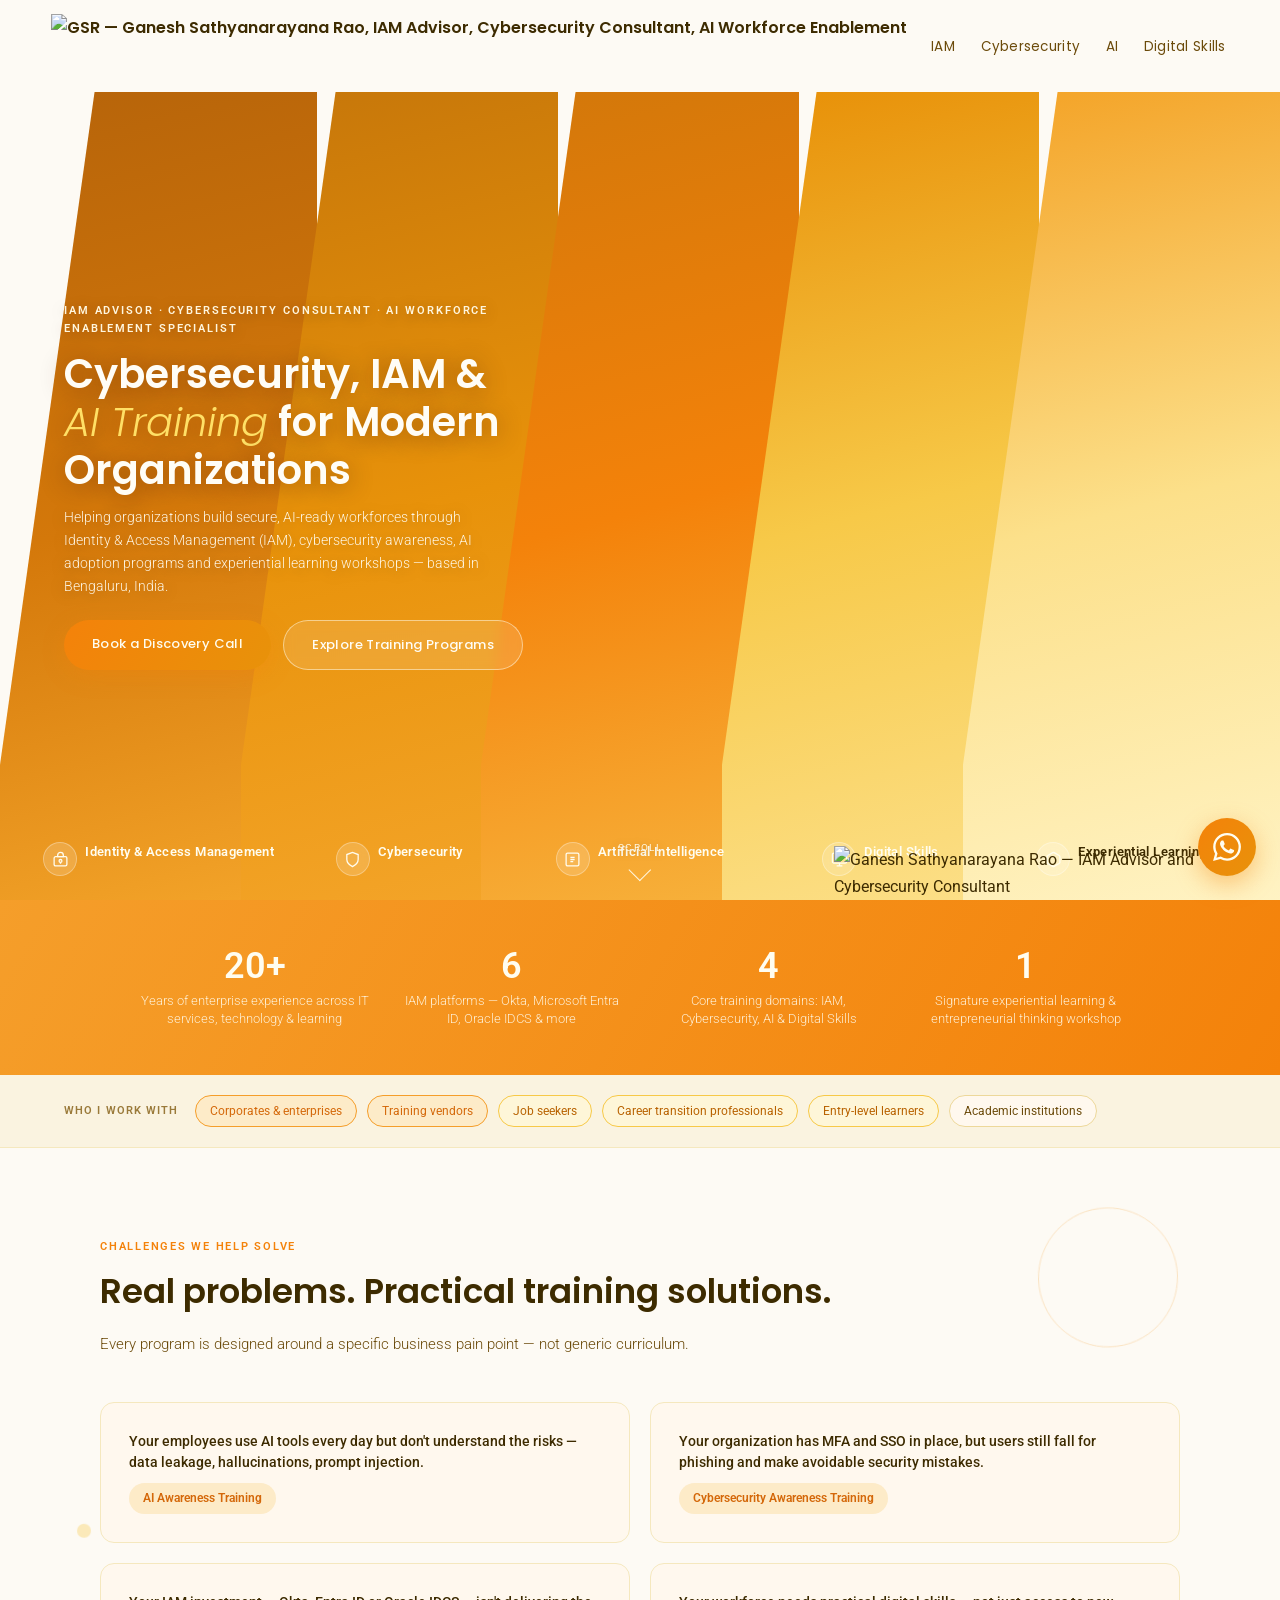
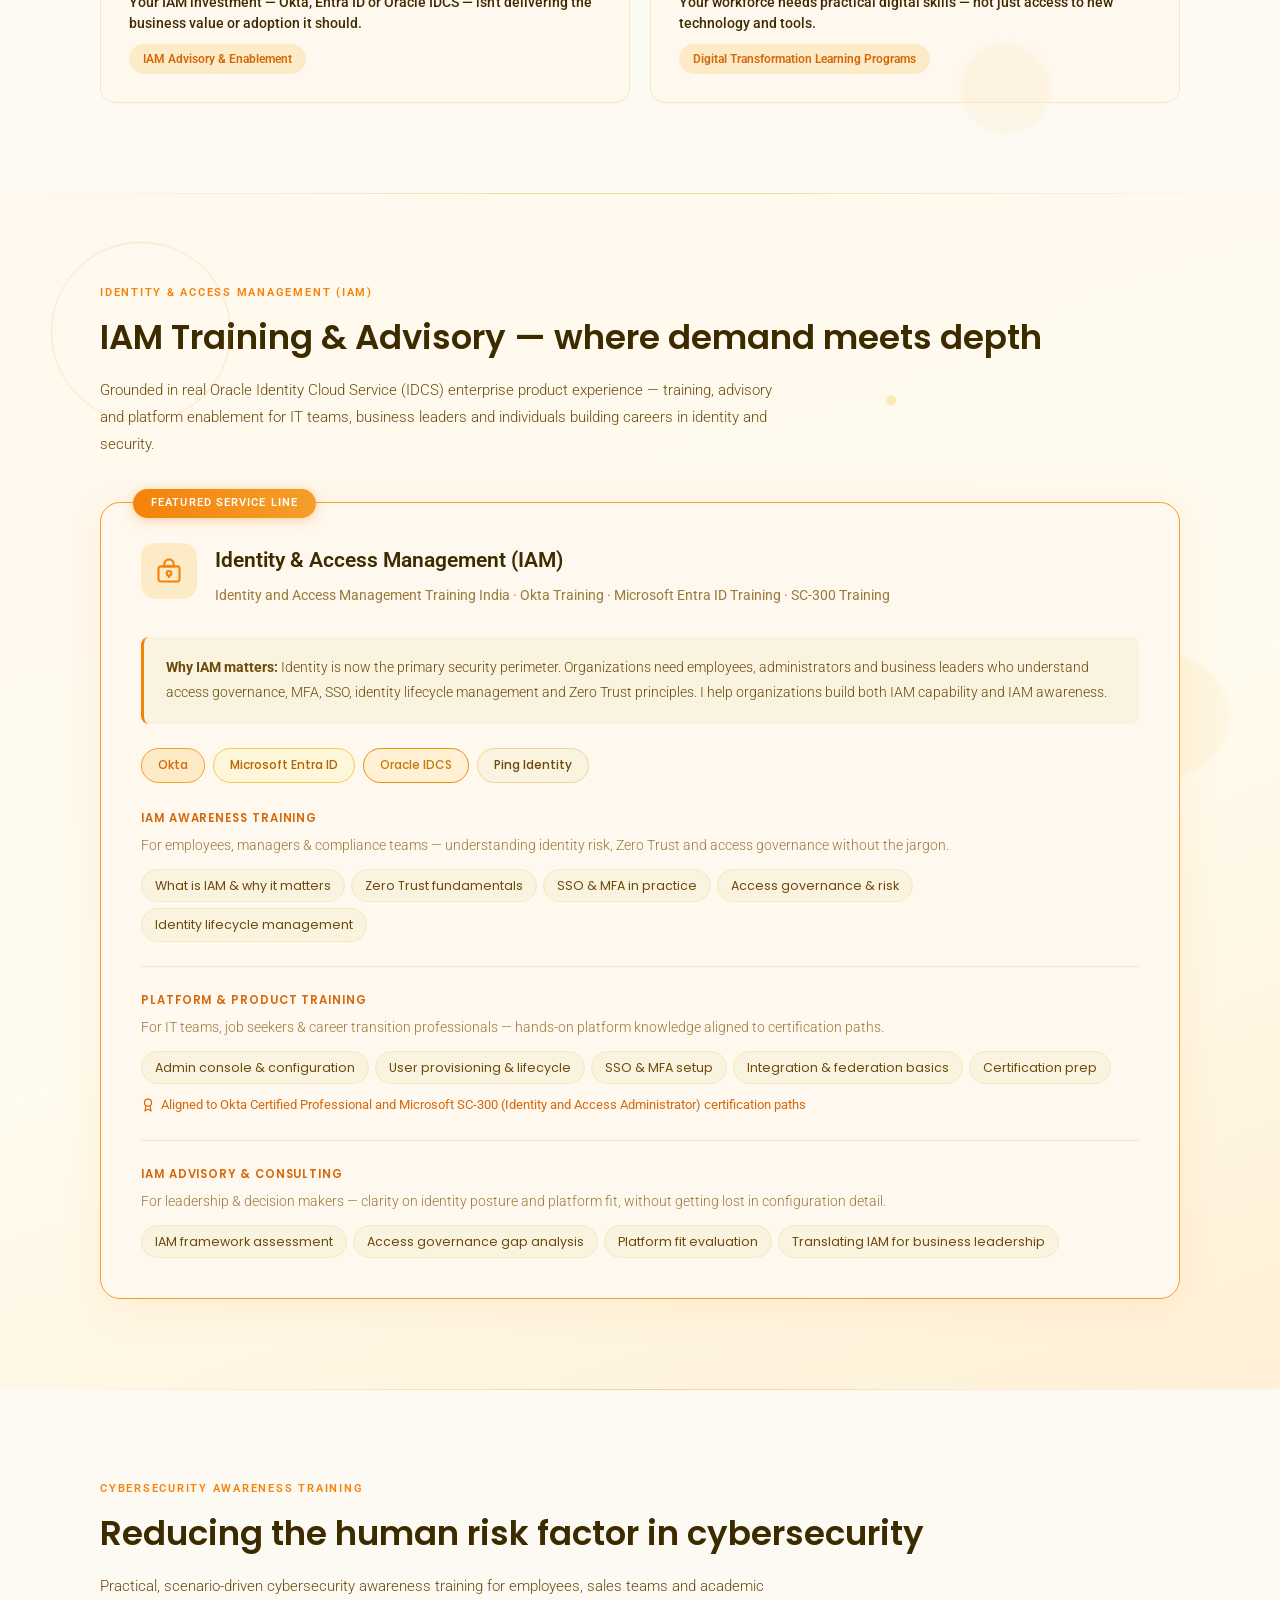
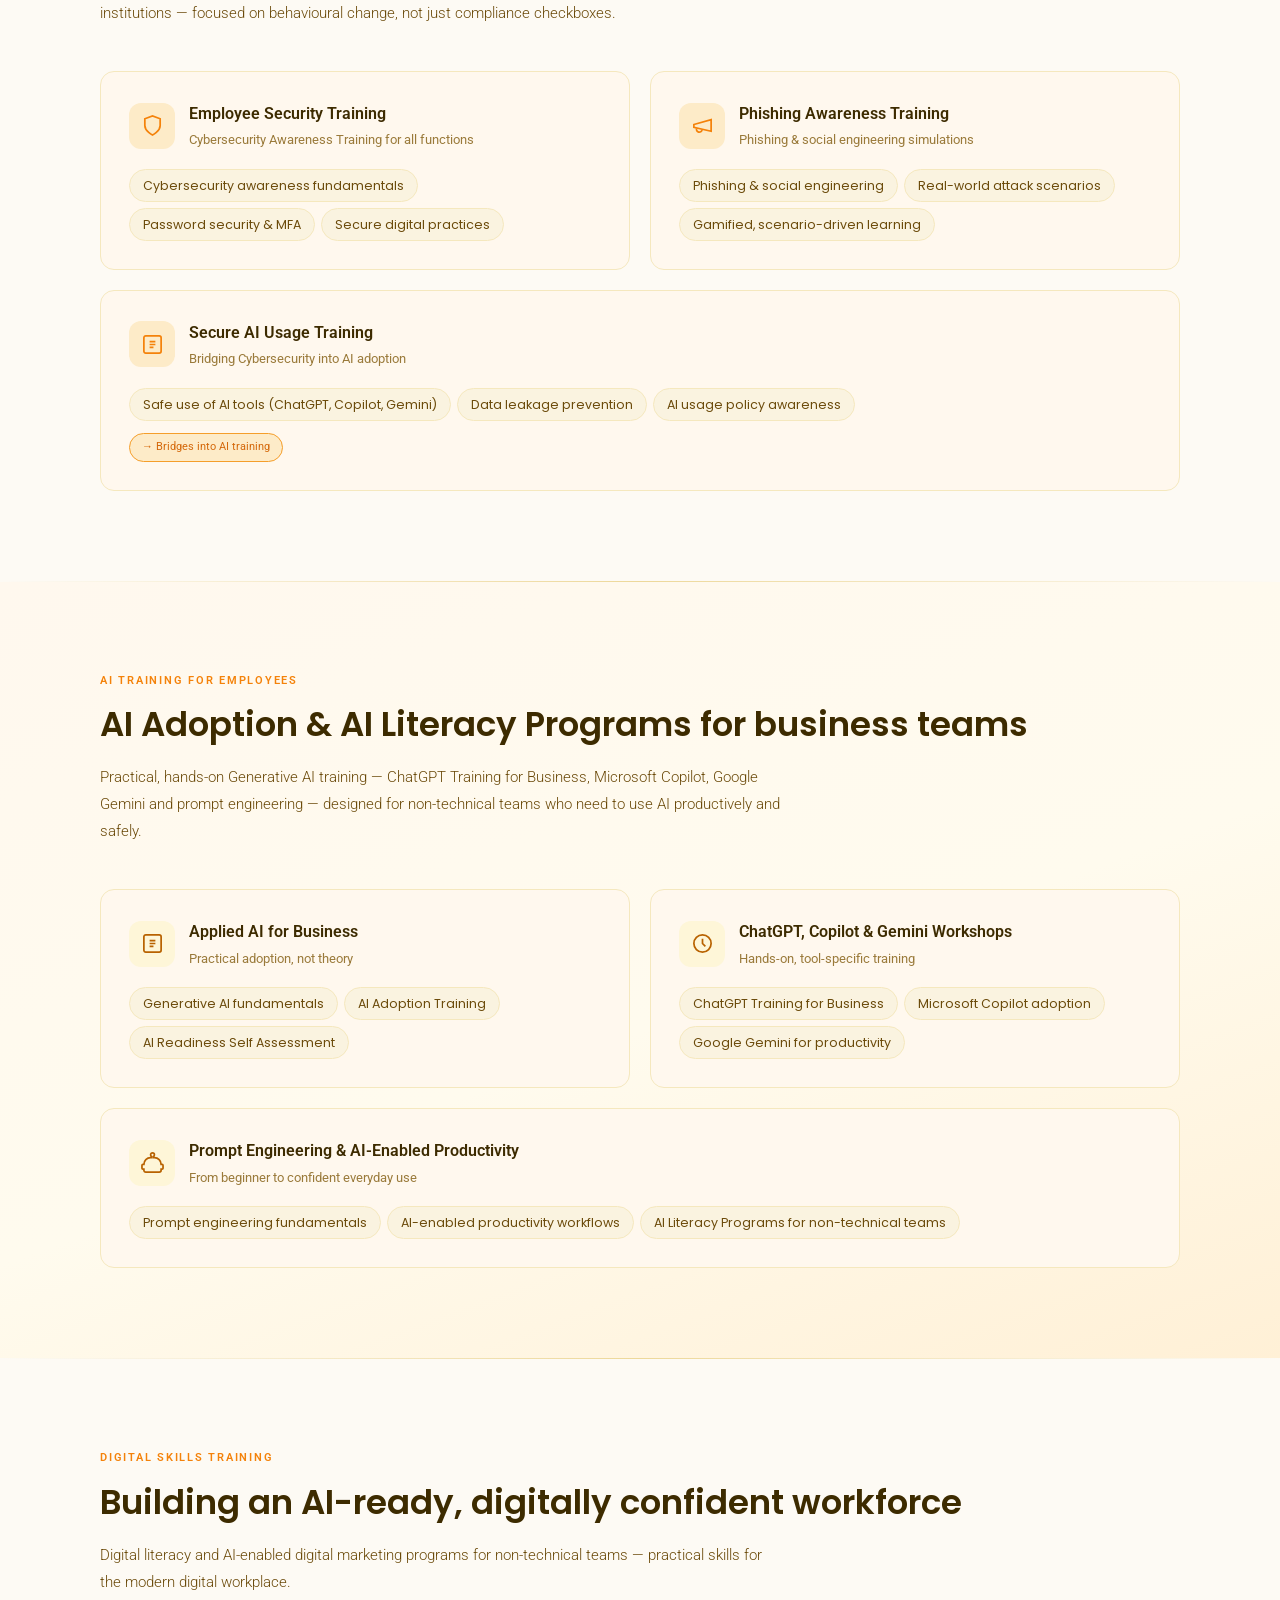
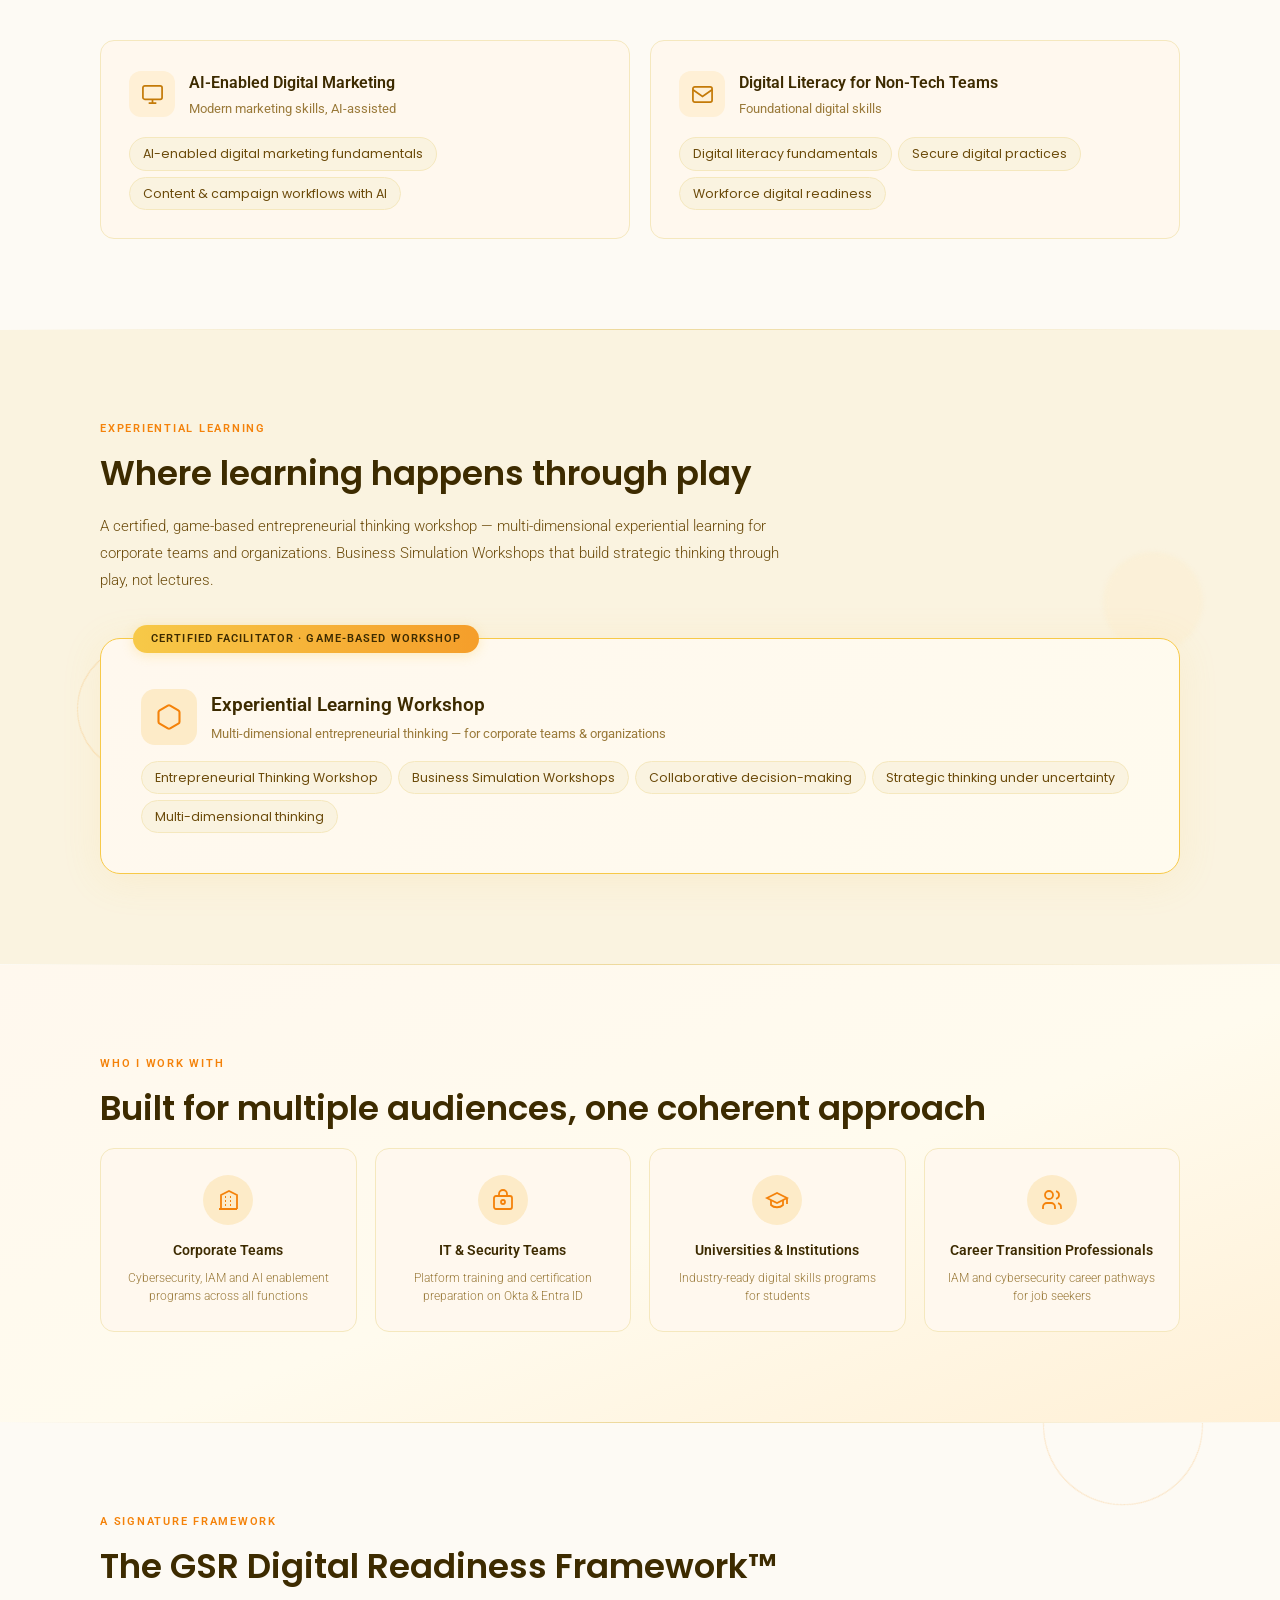
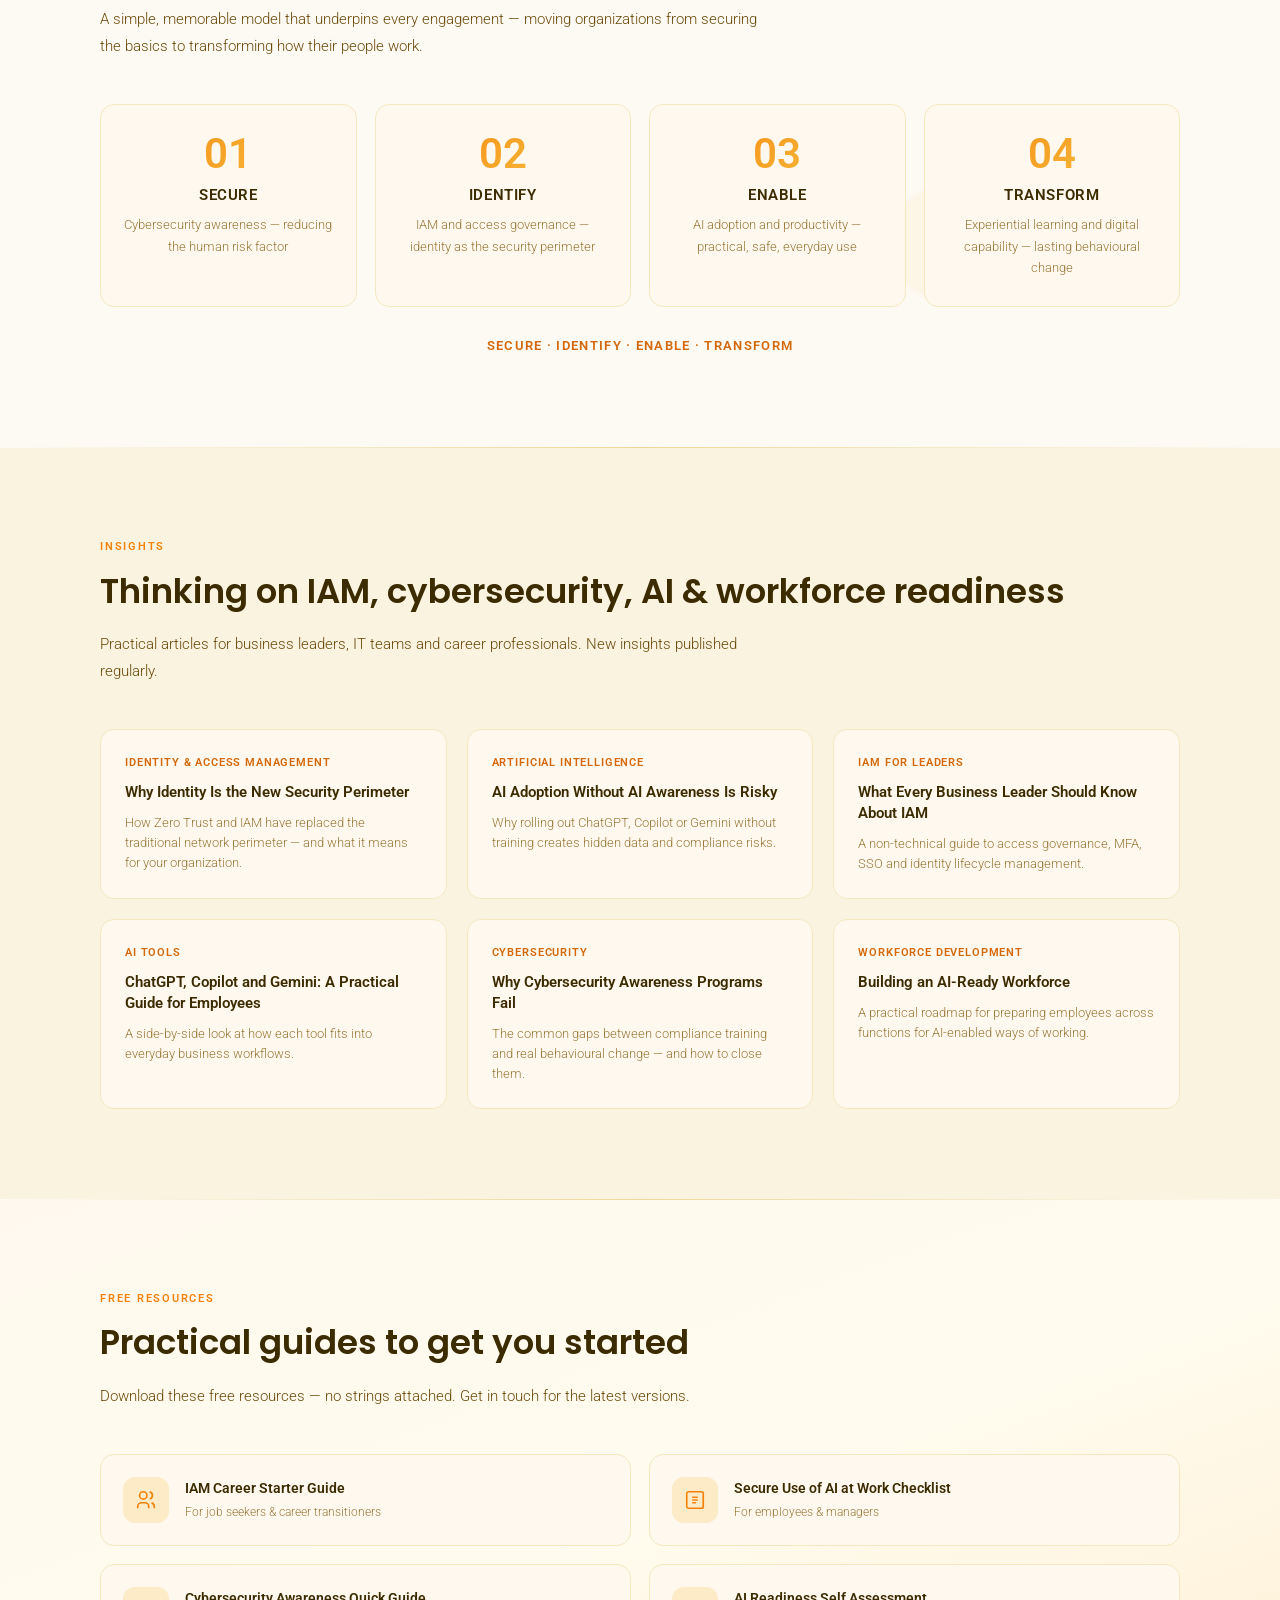
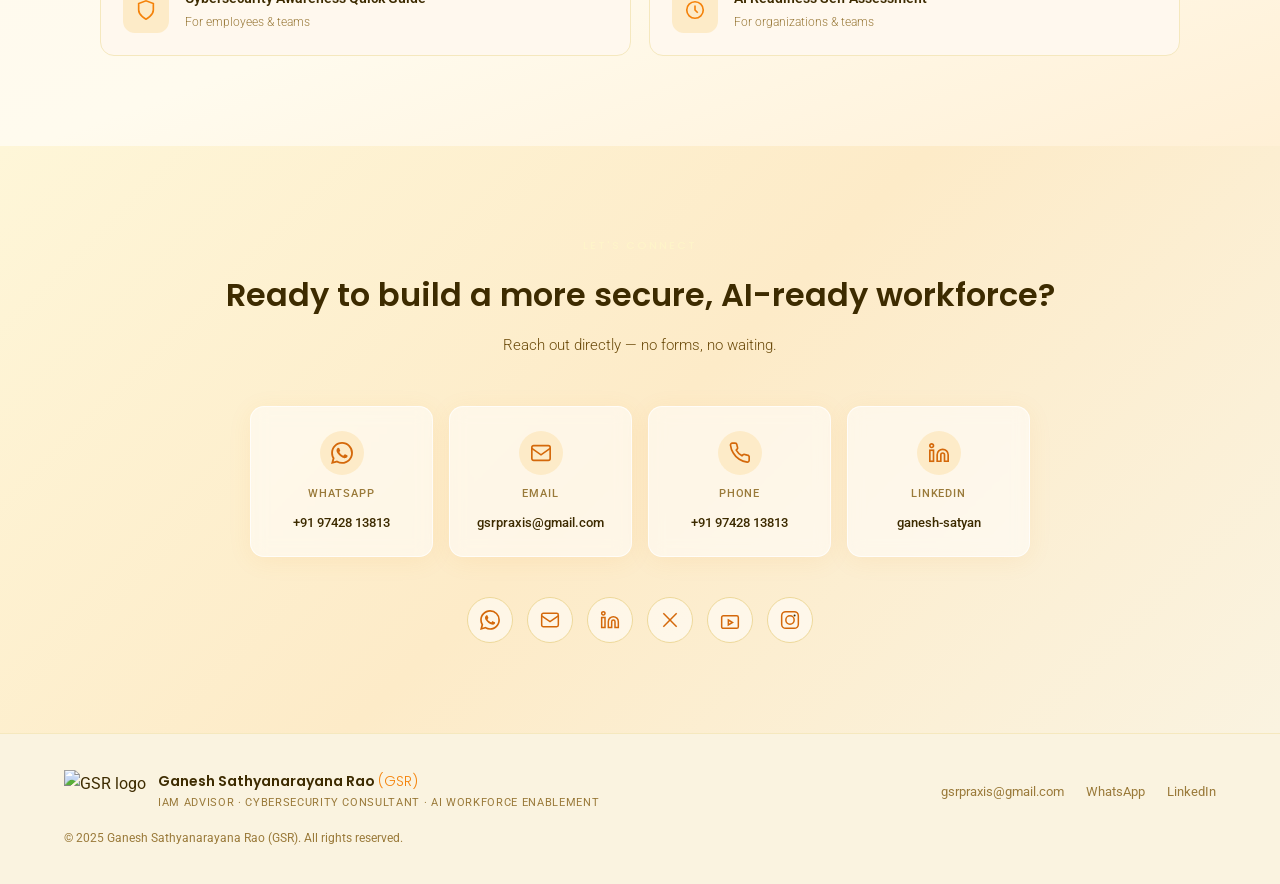
==== index.html @ fb33b0e6 "Add files via upload" ====
<!DOCTYPE html>
<html lang="en">
<head>
<meta charset="UTF-8">
<meta name="viewport" content="width=device-width, initial-scale=1.0, viewport-fit=cover">

<!-- ============================================================
     PRIMARY SEO META TAGS
     ============================================================ -->
<title>IAM, Cybersecurity &amp; AI Training for Modern Organizations | Ganesh Sathyanarayana Rao (GSR)</title>
<meta name="description" content="IAM Advisor, Cybersecurity Consultant and AI Workforce Enablement Specialist. Identity &amp; Access Management training (Okta, Microsoft Entra ID, Oracle IDCS), cybersecurity awareness, AI adoption programs and experiential learning workshops for organizations and career professionals across India.">
<meta name="keywords" content="IAM Training India, Identity and Access Management Training, Cybersecurity Awareness Training, AI Training for Employees, AI Literacy Programs, Generative AI Training, Digital Skills Training, Cybersecurity Trainer India, IAM Consultant India, Okta Training, Microsoft Entra ID Training, SC-300 Training, Zero Trust Awareness, MFA Training, AI Adoption Training, ChatGPT Training for Business, Secure AI Usage Training, Experiential Learning Workshops, Business Simulation Workshops, Entrepreneurial Thinking Workshop">
<meta name="author" content="Ganesh Sathyanarayana Rao (GSR)">
<meta name="robots" content="index, follow, max-snippet:-1, max-image-preview:large">
<link rel="canonical" href="https://www.gsrpraxis.com/">

<!-- Open Graph / Social -->
<meta property="og:type" content="website">
<meta property="og:title" content="IAM, Cybersecurity &amp; AI Training for Modern Organizations | GSR">
<meta property="og:description" content="Helping organizations build secure, AI-ready workforces through Identity &amp; Access Management, cybersecurity awareness, AI adoption programs and experiential learning workshops.">
<meta property="og:url" content="https://www.gsrpraxis.com/">
<meta property="og:image" content="https://www.gsrpraxis.com/assets/gsr-social-share.png">
<meta property="og:locale" content="en_IN">
<meta property="og:site_name" content="GSR — Ganesh Sathyanarayana Rao">

<meta name="twitter:card" content="summary_large_image">
<meta name="twitter:title" content="IAM, Cybersecurity &amp; AI Training for Modern Organizations | GSR">
<meta name="twitter:description" content="IAM Advisor, Cybersecurity Consultant and AI Workforce Enablement Specialist based in Bengaluru, India.">
<meta name="twitter:image" content="https://www.gsrpraxis.com/assets/gsr-social-share.png">

<!-- Geo / Local SEO -->
<meta name="geo.region" content="IN-KA">
<meta name="geo.placename" content="Bengaluru">

<!-- Favicon -->
<link rel="icon" type="image/png" href="assets/GSR_logo_highres_transparent.png">

<!-- Fonts -->
<link rel="preconnect" href="https://fonts.googleapis.com">
<link rel="preconnect" href="https://fonts.gstatic.com" crossorigin>
<link href="https://fonts.googleapis.com/css2?family=Poppins:ital,wght@0,300;0,400;0,500;0,600;1,400&family=Roboto:wght@300;400;500&display=swap" rel="stylesheet">

<link rel="stylesheet" href="styles.css">

<!-- ============================================================
     STRUCTURED DATA — JSON-LD (Person + Service schema)
     ============================================================ -->
<script type="application/ld+json">
{
  "@context": "https://schema.org",
  "@type": "Person",
  "name": "Ganesh Sathyanarayana Rao",
  "alternateName": "GSR",
  "jobTitle": "IAM Advisor, Cybersecurity Consultant and AI Workforce Enablement Specialist",
  "url": "https://www.gsrpraxis.com/",
  "image": "https://www.gsrpraxis.com/assets/portrait_blend.png",
  "email": "mailto:gsrpraxis@gmail.com",
  "sameAs": [
    "https://www.linkedin.com/in/ganesh-satyan"
  ],
  "address": {
    "@type": "PostalAddress",
    "addressLocality": "Bengaluru",
    "addressRegion": "Karnataka",
    "addressCountry": "IN"
  },
  "worksFor": {
    "@type": "Organization",
    "name": "LittleMoreLight Consulting Private Limited"
  },
  "knowsAbout": [
    "Identity and Access Management",
    "Cybersecurity Awareness Training",
    "Artificial Intelligence Adoption",
    "Okta",
    "Microsoft Entra ID",
    "Oracle Identity Cloud Service",
    "Zero Trust Security",
    "Digital Skills Training",
    "Experiential Learning"
  ]
}
</script>
<script type="application/ld+json">
{
  "@context": "https://schema.org",
  "@type": "Service",
  "serviceType": "IAM, Cybersecurity and AI Training",
  "provider": { "@type": "Person", "name": "Ganesh Sathyanarayana Rao" },
  "areaServed": "IN",
  "description": "Identity & Access Management training and advisory, cybersecurity awareness training, AI adoption programs and experiential learning workshops for organizations, IT teams, academic institutions and career transition professionals."
}
</script>
</head>
<body>

<div class="scroll-progress" id="scrollProgress"></div>

<!-- ============================================================
     STICKY NAV
     ============================================================ -->
<nav id="navbar">
  <a href="#home" class="brand">
    <img src="assets/GSR_logo_highres_transparent.png" alt="GSR — Ganesh Sathyanarayana Rao, IAM Advisor, Cybersecurity Consultant, AI Workforce Enablement">
  </a>
  <button class="nav-toggle" id="navToggle" aria-label="Toggle menu">
    <span></span><span></span><span></span>
  </button>
  <ul class="nav-links" id="navLinks">
    <li><a href="#iam">IAM</a></li>
    <li><a href="#cybersecurity">Cybersecurity</a></li>
    <li><a href="#ai">AI</a></li>
    <li><a href="#digital-skills">Digital Skills</a></li>
    <li><a href="#experiential">Experiential Learning</a></li>
    <li><a href="#connect">Connect</a></li>
  </ul>
</nav>

<!-- ============================================================
     HERO — 5 diagonal panels + portrait + SEO-rich H1
     ============================================================ -->
<section class="hero-diagonal" id="home">

  <div class="diag-panels" aria-hidden="false">
    <a href="#iam" class="diag-panel dp1">
      <div class="dp-content">
        <div class="dp-icon">
          <svg viewBox="0 0 24 24" fill="none" stroke="currentColor" stroke-width="1.8"><path d="M12 2a4 4 0 0 1 4 4v2H8V6a4 4 0 0 1 4-4z"/><rect x="3" y="8" width="18" height="13" rx="2"/><circle cx="12" cy="14" r="2"/><path d="M12 16v2"/></svg>
        </div>
        <div class="dp-text">
          <p class="dp-title">Identity &amp; Access Management</p>
          <p class="dp-sub">Okta &middot; Entra ID &middot; Oracle IDCS</p>
        </div>
      </div>
    </a>
    <a href="#cybersecurity" class="diag-panel dp2">
      <div class="dp-content">
        <div class="dp-icon">
          <svg viewBox="0 0 24 24" fill="none" stroke="currentColor" stroke-width="1.8"><path d="M12 22s8-4 8-10V5l-8-3-8 3v7c0 6 8 10 8 10z"/></svg>
        </div>
        <div class="dp-text">
          <p class="dp-title">Cybersecurity</p>
          <p class="dp-sub">Awareness &amp; human risk reduction</p>
        </div>
      </div>
    </a>
    <a href="#ai" class="diag-panel dp3">
      <div class="dp-content">
        <div class="dp-icon">
          <svg viewBox="0 0 24 24" fill="none" stroke="currentColor" stroke-width="1.8"><rect x="3" y="3" width="18" height="18" rx="2"/><path d="M9 9h6M9 12h6M9 15h4"/></svg>
        </div>
        <div class="dp-text">
          <p class="dp-title">Artificial Intelligence</p>
          <p class="dp-sub">ChatGPT &middot; Copilot &middot; Gemini</p>
        </div>
      </div>
    </a>
    <a href="#digital-skills" class="diag-panel dp4">
      <div class="dp-content">
        <div class="dp-icon">
          <svg viewBox="0 0 24 24" fill="none" stroke="currentColor" stroke-width="1.8"><rect x="2" y="3" width="20" height="14" rx="2"/><path d="M8 21h8M12 17v4"/></svg>
        </div>
        <div class="dp-text">
          <p class="dp-title">Digital Skills</p>
          <p class="dp-sub">AI-enabled digital marketing</p>
        </div>
      </div>
    </a>
    <a href="#experiential" class="diag-panel dp5">
      <div class="dp-content">
        <div class="dp-icon">
          <svg viewBox="0 0 24 24" fill="none" stroke="currentColor" stroke-width="1.8"><path d="M21 16V8a2 2 0 0 0-1-1.73l-7-4a2 2 0 0 0-2 0l-7 4A2 2 0 0 0 3 8v8a2 2 0 0 0 1 1.73l7 4a2 2 0 0 0 2 0l7-4A2 2 0 0 0 21 16z"/></svg>
        </div>
        <div class="dp-text">
          <p class="dp-title" style="color:var(--text)">Experiential Learning</p>
          <p class="dp-sub" style="color:rgba(61,43,0,0.6)">Game-based workshops</p>
        </div>
      </div>
    </a>
  </div>

  <div class="hero-overlay">
    <div class="hero-text reveal">
      <p class="hero-eyebrow">IAM Advisor &middot; Cybersecurity Consultant &middot; AI Workforce Enablement Specialist</p>
      <h1>Cybersecurity, IAM &amp; <em>AI Training</em> for Modern Organizations</h1>
      <p class="hero-sub">Helping organizations build secure, AI-ready workforces through Identity &amp; Access Management (IAM), cybersecurity awareness, AI adoption programs and experiential learning workshops — based in Bengaluru, India.</p>
      <div class="hero-btns">
        <a href="#connect" class="btn btn-primary">Book a Discovery Call</a>
        <a href="#iam" class="btn btn-secondary">Explore Training Programs</a>
      </div>
    </div>
    <div class="hero-portrait reveal d1">
      <img src="assets/portrait_blend.png" alt="Ganesh Sathyanarayana Rao — IAM Advisor and Cybersecurity Consultant">
    </div>
  </div>

  <div class="scroll-cue"><span>Scroll</span><div class="chev"></div></div>
</section>

<!-- ============================================================
     STATS / SOCIAL PROOF
     ============================================================ -->
<div class="stats">
  <div class="stats-grid">
    <div class="stat reveal"><div class="stat-n">20+</div><div class="stat-l">Years of enterprise experience across IT services, technology &amp; learning</div></div>
    <div class="stat reveal d1"><div class="stat-n">6</div><div class="stat-l">IAM platforms — Okta, Microsoft Entra ID, Oracle IDCS &amp; more</div></div>
    <div class="stat reveal d2"><div class="stat-n">4</div><div class="stat-l">Core training domains: IAM, Cybersecurity, AI &amp; Digital Skills</div></div>
    <div class="stat reveal d3"><div class="stat-n">1</div><div class="stat-l">Signature experiential learning &amp; entrepreneurial thinking workshop</div></div>
  </div>
</div>

<!-- ============================================================
     WHO I WORK WITH — top strip
     ============================================================ -->
<div class="aud-strip">
  <span class="aud-label">Who I work with</span>
  <span class="aud-pill corp">Corporates &amp; enterprises</span>
  <span class="aud-pill corp">Training vendors</span>
  <span class="aud-pill ind">Job seekers</span>
  <span class="aud-pill ind">Career transition professionals</span>
  <span class="aud-pill ind">Entry-level learners</span>
  <span class="aud-pill">Academic institutions</span>
</div>

<!-- ============================================================
     CHALLENGES WE HELP SOLVE (problem-based section)
     ============================================================ -->
<section class="sec bg-pearl" id="challenges">
  <div class="ambient" data-parallax-container>
    <div class="ambient-shape shape-ring" style="width:140px;height:140px;top:10%;right:8%" data-speed="0.15"></div>
    <div class="ambient-shape shape-dot" style="width:14px;height:14px;top:60%;left:6%" data-speed="0.3"></div>
    <div class="ambient-shape shape-blob" style="width:90px;height:90px;bottom:8%;right:18%" data-speed="0.2"></div>
  </div>
  <div class="inner">
    <p class="sec-eyebrow reveal">Challenges we help solve</p>
    <h2 class="sec-title reveal">Real problems. Practical training solutions.</h2>
    <p class="sec-desc reveal">Every program is designed around a specific business pain point — not generic curriculum.</p>
    <div class="problem-grid">
      <div class="problem-card reveal">
        <p class="problem-q">Your employees use AI tools every day but don't understand the risks — data leakage, hallucinations, prompt injection.</p>
        <span class="problem-a">AI Awareness Training</span>
      </div>
      <div class="problem-card reveal d1">
        <p class="problem-q">Your organization has MFA and SSO in place, but users still fall for phishing and make avoidable security mistakes.</p>
        <span class="problem-a">Cybersecurity Awareness Training</span>
      </div>
      <div class="problem-card reveal d2">
        <p class="problem-q">Your IAM investment — Okta, Entra ID or Oracle IDCS — isn't delivering the business value or adoption it should.</p>
        <span class="problem-a">IAM Advisory &amp; Enablement</span>
      </div>
      <div class="problem-card reveal d3">
        <p class="problem-q">Your workforce needs practical digital skills — not just access to new technology and tools.</p>
        <span class="problem-a">Digital Transformation Learning Programs</span>
      </div>
    </div>
  </div>
</section>

<div class="div-line"></div>

<!-- ============================================================
     IAM — FEATURED SERVICE
     ============================================================ -->
<section class="sec bg-vivid" id="iam">
  <div class="ambient" data-parallax-container>
    <div class="ambient-shape shape-ring" style="width:180px;height:180px;top:6%;left:4%" data-speed="0.18"></div>
    <div class="ambient-shape shape-dot" style="width:18px;height:18px;bottom:14%;right:10%" data-speed="0.32"></div>
    <div class="ambient-shape shape-blob" style="width:120px;height:120px;top:40%;right:4%" data-speed="0.12"></div>
    <div class="ambient-shape shape-dot" style="width:10px;height:10px;top:20%;right:30%" data-speed="0.28"></div>
  </div>
  <div class="inner">
    <p class="sec-eyebrow reveal">Identity &amp; Access Management (IAM)</p>
    <h2 class="sec-title reveal">IAM Training &amp; Advisory — where demand meets depth</h2>
    <p class="sec-desc reveal">Grounded in real Oracle Identity Cloud Service (IDCS) enterprise product experience — training, advisory and platform enablement for IT teams, business leaders and individuals building careers in identity and security.</p>

    <div class="iam-card reveal">
      <span class="feat-badge">Featured Service Line</span>
      <div class="iam-hdr">
        <div class="iam-icon">
          <svg viewBox="0 0 24 24" fill="none" stroke="currentColor" stroke-width="1.8"><path d="M12 2a4 4 0 0 1 4 4v2H8V6a4 4 0 0 1 4-4z"/><rect x="3" y="8" width="18" height="13" rx="2"/><circle cx="12" cy="14" r="2"/><path d="M12 16v2"/></svg>
        </div>
        <div>
          <p class="iam-title">Identity &amp; Access Management (IAM)</p>
          <p class="iam-sub">Identity and Access Management Training India &middot; Okta Training &middot; Microsoft Entra ID Training &middot; SC-300 Training</p>
        </div>
      </div>

      <p class="iam-why"><strong>Why IAM matters:</strong> Identity is now the primary security perimeter. Organizations need employees, administrators and business leaders who understand access governance, MFA, SSO, identity lifecycle management and Zero Trust principles. I help organizations build both IAM capability and IAM awareness.</p>

      <div class="platform-row">
        <span class="pc pc1">Okta</span>
        <span class="pc pc2">Microsoft Entra ID</span>
        <span class="pc pc3">Oracle IDCS</span>
        <span class="pc pc4">Ping Identity</span>
      </div>

      <div class="sub-block">
        <p class="sl2">IAM Awareness Training</p>
        <p class="sub-desc">For employees, managers &amp; compliance teams — understanding identity risk, Zero Trust and access governance without the jargon.</p>
        <div class="topics">
          <span class="tp">What is IAM &amp; why it matters</span>
          <span class="tp">Zero Trust fundamentals</span>
          <span class="tp">SSO &amp; MFA in practice</span>
          <span class="tp">Access governance &amp; risk</span>
          <span class="tp">Identity lifecycle management</span>
        </div>
      </div>

      <div class="sub-block">
        <p class="sl2">Platform &amp; Product Training</p>
        <p class="sub-desc">For IT teams, job seekers &amp; career transition professionals — hands-on platform knowledge aligned to certification paths.</p>
        <div class="topics">
          <span class="tp">Admin console &amp; configuration</span>
          <span class="tp">User provisioning &amp; lifecycle</span>
          <span class="tp">SSO &amp; MFA setup</span>
          <span class="tp">Integration &amp; federation basics</span>
          <span class="tp">Certification prep</span>
        </div>
        <p class="cert-note">
          <svg viewBox="0 0 24 24" fill="none" stroke="currentColor" stroke-width="2"><circle cx="12" cy="8" r="6"/><path d="M15.477 12.89 17 22l-5-3-5 3 1.523-9.11"/></svg>
          Aligned to Okta Certified Professional and Microsoft SC-300 (Identity and Access Administrator) certification paths
        </p>
      </div>

      <div class="sub-block">
        <p class="sl2">IAM Advisory &amp; Consulting</p>
        <p class="sub-desc">For leadership &amp; decision makers — clarity on identity posture and platform fit, without getting lost in configuration detail.</p>
        <div class="topics">
          <span class="tp">IAM framework assessment</span>
          <span class="tp">Access governance gap analysis</span>
          <span class="tp">Platform fit evaluation</span>
          <span class="tp">Translating IAM for business leadership</span>
        </div>
      </div>
    </div>
  </div>
</section>

<div class="div-line"></div>

<!-- ============================================================
     CYBERSECURITY
     ============================================================ -->
<section class="sec bg-pearl" id="cybersecurity">
  <div class="inner">
    <p class="sec-eyebrow reveal">Cybersecurity Awareness Training</p>
    <h2 class="sec-title reveal">Reducing the human risk factor in cybersecurity</h2>
    <p class="sec-desc reveal">Practical, scenario-driven cybersecurity awareness training for employees, sales teams and academic institutions — focused on behavioural change, not just compliance checkboxes.</p>
    <div class="pillar-grid">
      <div class="pillar reveal">
        <div class="pillar-hdr">
          <div class="p-icon cy"><svg viewBox="0 0 24 24" fill="none" stroke="currentColor" stroke-width="1.8"><path d="M12 22s8-4 8-10V5l-8-3-8 3v7c0 6 8 10 8 10z"/></svg></div>
          <div><p class="p-title">Employee Security Training</p><p class="p-sub">Cybersecurity Awareness Training for all functions</p></div>
        </div>
        <div class="topics">
          <span class="tp">Cybersecurity awareness fundamentals</span>
          <span class="tp">Password security &amp; MFA</span>
          <span class="tp">Secure digital practices</span>
        </div>
      </div>
      <div class="pillar reveal d1">
        <div class="pillar-hdr">
          <div class="p-icon cy"><svg viewBox="0 0 24 24" fill="none" stroke="currentColor" stroke-width="1.8"><path d="M3 11l18-5v12L3 14v-3z"/><path d="M11.6 16.8a3 3 0 1 1-5.8-1.6"/></svg></div>
          <div><p class="p-title">Phishing Awareness Training</p><p class="p-sub">Phishing &amp; social engineering simulations</p></div>
        </div>
        <div class="topics">
          <span class="tp">Phishing &amp; social engineering</span>
          <span class="tp">Real-world attack scenarios</span>
          <span class="tp">Gamified, scenario-driven learning</span>
        </div>
      </div>
      <div class="pillar reveal" style="grid-column:1/-1">
        <div class="pillar-hdr">
          <div class="p-icon cy"><svg viewBox="0 0 24 24" fill="none" stroke="currentColor" stroke-width="1.8"><rect x="3" y="3" width="18" height="18" rx="2"/><path d="M9 9h6M9 12h6M9 15h4"/></svg></div>
          <div><p class="p-title">Secure AI Usage Training</p><p class="p-sub">Bridging Cybersecurity into AI adoption</p></div>
        </div>
        <div class="topics">
          <span class="tp">Safe use of AI tools (ChatGPT, Copilot, Gemini)</span>
          <span class="tp">Data leakage prevention</span>
          <span class="tp">AI usage policy awareness</span>
        </div>
        <span class="bridge">&rarr; Bridges into AI training</span>
      </div>
    </div>
  </div>
</section>

<div class="div-line"></div>

<!-- ============================================================
     ARTIFICIAL INTELLIGENCE
     ============================================================ -->
<section class="sec bg-vivid" id="ai">
  <div class="inner">
    <p class="sec-eyebrow reveal">AI Training for Employees</p>
    <h2 class="sec-title reveal">AI Adoption &amp; AI Literacy Programs for business teams</h2>
    <p class="sec-desc reveal">Practical, hands-on Generative AI training — ChatGPT Training for Business, Microsoft Copilot, Google Gemini and prompt engineering — designed for non-technical teams who need to use AI productively and safely.</p>
    <div class="pillar-grid">
      <div class="pillar reveal">
        <div class="pillar-hdr">
          <div class="p-icon ai"><svg viewBox="0 0 24 24" fill="none" stroke="currentColor" stroke-width="1.8"><rect x="3" y="3" width="18" height="18" rx="2"/><path d="M9 9h6M9 12h6M9 15h4"/></svg></div>
          <div><p class="p-title">Applied AI for Business</p><p class="p-sub">Practical adoption, not theory</p></div>
        </div>
        <div class="topics">
          <span class="tp">Generative AI fundamentals</span>
          <span class="tp">AI Adoption Training</span>
          <span class="tp">AI Readiness Self Assessment</span>
        </div>
      </div>
      <div class="pillar reveal d1">
        <div class="pillar-hdr">
          <div class="p-icon ai"><svg viewBox="0 0 24 24" fill="none" stroke="currentColor" stroke-width="1.8"><circle cx="12" cy="12" r="9"/><path d="M12 7v5l3 3"/></svg></div>
          <div><p class="p-title">ChatGPT, Copilot &amp; Gemini Workshops</p><p class="p-sub">Hands-on, tool-specific training</p></div>
        </div>
        <div class="topics">
          <span class="tp">ChatGPT Training for Business</span>
          <span class="tp">Microsoft Copilot adoption</span>
          <span class="tp">Google Gemini for productivity</span>
        </div>
      </div>
      <div class="pillar reveal" style="grid-column:1/-1">
        <div class="pillar-hdr">
          <div class="p-icon ai"><svg viewBox="0 0 24 24" fill="none" stroke="currentColor" stroke-width="1.8"><path d="M12 2a2 2 0 0 1 2 2c0 .74-.4 1.39-1 1.73V7h1a7 7 0 0 1 7 7h1a1 1 0 0 1 1 1v3a1 1 0 0 1-1 1h-1v1a2 2 0 0 1-2 2H5a2 2 0 0 1-2-2v-1H2a1 1 0 0 1-1-1v-3a1 1 0 0 1 1-1h1a7 7 0 0 1 7-7h1V5.73c-.6-.34-1-.99-1-1.73a2 2 0 0 1 2-2z"/></svg></div>
          <div><p class="p-title">Prompt Engineering &amp; AI-Enabled Productivity</p><p class="p-sub">From beginner to confident everyday use</p></div>
        </div>
        <div class="topics">
          <span class="tp">Prompt engineering fundamentals</span>
          <span class="tp">AI-enabled productivity workflows</span>
          <span class="tp">AI Literacy Programs for non-technical teams</span>
        </div>
      </div>
    </div>
  </div>
</section>

<div class="div-line"></div>

<!-- ============================================================
     DIGITAL SKILLS
     ============================================================ -->
<section class="sec bg-pearl" id="digital-skills">
  <div class="inner">
    <p class="sec-eyebrow reveal">Digital Skills Training</p>
    <h2 class="sec-title reveal">Building an AI-ready, digitally confident workforce</h2>
    <p class="sec-desc reveal">Digital literacy and AI-enabled digital marketing programs for non-technical teams — practical skills for the modern digital workplace.</p>
    <div class="pillar-grid">
      <div class="pillar reveal">
        <div class="pillar-hdr">
          <div class="p-icon dg"><svg viewBox="0 0 24 24" fill="none" stroke="currentColor" stroke-width="1.8"><rect x="2" y="3" width="20" height="14" rx="2"/><path d="M8 21h8M12 17v4"/></svg></div>
          <div><p class="p-title">AI-Enabled Digital Marketing</p><p class="p-sub">Modern marketing skills, AI-assisted</p></div>
        </div>
        <div class="topics">
          <span class="tp">AI-enabled digital marketing fundamentals</span>
          <span class="tp">Content &amp; campaign workflows with AI</span>
        </div>
      </div>
      <div class="pillar reveal d1">
        <div class="pillar-hdr">
          <div class="p-icon dg"><svg viewBox="0 0 24 24" fill="none" stroke="currentColor" stroke-width="1.8"><rect x="2" y="4" width="20" height="16" rx="2"/><path d="m2 7 10 7 10-7"/></svg></div>
          <div><p class="p-title">Digital Literacy for Non-Tech Teams</p><p class="p-sub">Foundational digital skills</p></div>
        </div>
        <div class="topics">
          <span class="tp">Digital literacy fundamentals</span>
          <span class="tp">Secure digital practices</span>
          <span class="tp">Workforce digital readiness</span>
        </div>
      </div>
    </div>
  </div>
</section>

<div class="div-line"></div>

<!-- ============================================================
     EXPERIENTIAL LEARNING (formerly Freshbiz)
     ============================================================ -->
<section class="sec bg-cream" id="experiential">
  <div class="ambient" data-parallax-container>
    <div class="ambient-shape shape-ring" style="width:130px;height:130px;bottom:10%;left:6%" data-speed="0.2"></div>
    <div class="ambient-shape shape-dot" style="width:16px;height:16px;top:14%;right:14%" data-speed="0.3"></div>
    <div class="ambient-shape shape-blob" style="width:100px;height:100px;top:50%;right:6%" data-speed="0.15"></div>
  </div>
  <div class="inner">
    <p class="sec-eyebrow reveal">Experiential Learning</p>
    <h2 class="sec-title reveal">Where learning happens through play</h2>
    <p class="sec-desc reveal">A certified, game-based entrepreneurial thinking workshop — multi-dimensional experiential learning for corporate teams and organizations. Business Simulation Workshops that build strategic thinking through play, not lectures.</p>
    <div class="exp-card reveal">
      <span class="exp-badge">Certified Facilitator &middot; Game-Based Workshop</span>
      <div class="pillar-hdr" style="margin-bottom:16px;margin-top:10px">
        <div class="p-icon" style="background:var(--orange-light);color:var(--saff);width:56px;height:56px;border-radius:14px">
          <svg viewBox="0 0 24 24" fill="none" stroke="currentColor" stroke-width="1.8" style="width:28px;height:28px"><path d="M21 16V8a2 2 0 0 0-1-1.73l-7-4a2 2 0 0 0-2 0l-7 4A2 2 0 0 0 3 8v8a2 2 0 0 0 1 1.73l7 4a2 2 0 0 0 2 0l7-4A2 2 0 0 0 21 16z"/></svg>
        </div>
        <div>
          <p class="p-title" style="font-size:19px">Experiential Learning Workshop</p>
          <p class="p-sub">Multi-dimensional entrepreneurial thinking — for corporate teams &amp; organizations</p>
        </div>
      </div>
      <div class="topics">
        <span class="tp">Entrepreneurial Thinking Workshop</span>
        <span class="tp">Business Simulation Workshops</span>
        <span class="tp">Collaborative decision-making</span>
        <span class="tp">Strategic thinking under uncertainty</span>
        <span class="tp">Multi-dimensional thinking</span>
      </div>
    </div>
  </div>
</section>

<div class="div-line"></div>

<!-- ============================================================
     WHO I WORK WITH — dedicated section
     ============================================================ -->
<section class="sec bg-vivid" id="who">
  <div class="inner">
    <p class="sec-eyebrow reveal">Who I work with</p>
    <h2 class="sec-title reveal">Built for multiple audiences, one coherent approach</h2>
    <div class="audience-grid">
      <div class="audience-card reveal">
        <div class="audience-icon"><svg viewBox="0 0 24 24" fill="none" stroke="currentColor" stroke-width="1.8"><path d="M3 21h18M5 21V7l8-4 8 4v14M9 9h1m4 0h1m-6 4h1m4 0h1m-6 4h1m4 0h1"/></svg></div>
        <p class="audience-title">Corporate Teams</p>
        <p class="audience-desc">Cybersecurity, IAM and AI enablement programs across all functions</p>
      </div>
      <div class="audience-card reveal d1">
        <div class="audience-icon"><svg viewBox="0 0 24 24" fill="none" stroke="currentColor" stroke-width="1.8"><path d="M12 2a4 4 0 0 1 4 4v2H8V6a4 4 0 0 1 4-4z"/><rect x="3" y="8" width="18" height="13" rx="2"/><circle cx="12" cy="14" r="2"/></svg></div>
        <p class="audience-title">IT &amp; Security Teams</p>
        <p class="audience-desc">Platform training and certification preparation on Okta &amp; Entra ID</p>
      </div>
      <div class="audience-card reveal d2">
        <div class="audience-icon"><svg viewBox="0 0 24 24" fill="none" stroke="currentColor" stroke-width="1.8"><path d="M22 10v6M2 10l10-5 10 5-10 5-10-5z"/><path d="M6 12v5c3 3 9 3 12 0v-5"/></svg></div>
        <p class="audience-title">Universities &amp; Institutions</p>
        <p class="audience-desc">Industry-ready digital skills programs for students</p>
      </div>
      <div class="audience-card reveal d3">
        <div class="audience-icon"><svg viewBox="0 0 24 24" fill="none" stroke="currentColor" stroke-width="1.8"><path d="M16 3.13a4 4 0 010 7.75M21 21v-2a4 4 0 00-3-3.87M3 21v-2a4 4 0 014-4h4a4 4 0 014 4v2"/><circle cx="9" cy="7" r="4"/></svg></div>
        <p class="audience-title">Career Transition Professionals</p>
        <p class="audience-desc">IAM and cybersecurity career pathways for job seekers</p>
      </div>
    </div>
  </div>
</section>

<div class="div-line"></div>

<!-- ============================================================
     SIGNATURE FRAMEWORK
     ============================================================ -->
<section class="sec bg-pearl" id="framework">
  <div class="ambient" data-parallax-container>
    <div class="ambient-shape shape-ring" style="width:160px;height:160px;top:8%;right:6%" data-speed="0.16"></div>
    <div class="ambient-shape shape-dot" style="width:12px;height:12px;bottom:16%;left:10%" data-speed="0.26"></div>
    <div class="ambient-shape shape-blob" style="width:110px;height:110px;bottom:6%;right:22%" data-speed="0.14"></div>
  </div>
  <div class="inner">
    <p class="sec-eyebrow reveal">A signature framework</p>
    <h2 class="sec-title reveal">The GSR Digital Readiness Framework&trade;</h2>
    <p class="sec-desc reveal">A simple, memorable model that underpins every engagement — moving organizations from securing the basics to transforming how their people work.</p>
    <div class="framework-grid">
      <div class="fw-card reveal">
        <div class="fw-num">01</div>
        <p class="fw-title">Secure</p>
        <p class="fw-desc">Cybersecurity awareness — reducing the human risk factor</p>
      </div>
      <div class="fw-card reveal d1">
        <div class="fw-num">02</div>
        <p class="fw-title">Identify</p>
        <p class="fw-desc">IAM and access governance — identity as the security perimeter</p>
      </div>
      <div class="fw-card reveal d2">
        <div class="fw-num">03</div>
        <p class="fw-title">Enable</p>
        <p class="fw-desc">AI adoption and productivity — practical, safe, everyday use</p>
      </div>
      <div class="fw-card reveal d3">
        <div class="fw-num">04</div>
        <p class="fw-title">Transform</p>
        <p class="fw-desc">Experiential learning and digital capability — lasting behavioural change</p>
      </div>
    </div>
    <p class="framework-name reveal">Secure &middot; Identify &middot; Enable &middot; Transform</p>
  </div>
</section>

<div class="div-line"></div>

<!-- ============================================================
     INSIGHTS / THOUGHT LEADERSHIP
     ============================================================ -->
<section class="sec bg-cream" id="insights">
  <div class="inner">
    <p class="sec-eyebrow reveal">Insights</p>
    <h2 class="sec-title reveal">Thinking on IAM, cybersecurity, AI &amp; workforce readiness</h2>
    <p class="sec-desc reveal">Practical articles for business leaders, IT teams and career professionals. New insights published regularly.</p>
    <div class="insights-grid">
      <div class="insight-card reveal">
        <p class="insight-tag">Identity &amp; Access Management</p>
        <p class="insight-title">Why Identity Is the New Security Perimeter</p>
        <p class="insight-desc">How Zero Trust and IAM have replaced the traditional network perimeter — and what it means for your organization.</p>
      </div>
      <div class="insight-card reveal d1">
        <p class="insight-tag">Artificial Intelligence</p>
        <p class="insight-title">AI Adoption Without AI Awareness Is Risky</p>
        <p class="insight-desc">Why rolling out ChatGPT, Copilot or Gemini without training creates hidden data and compliance risks.</p>
      </div>
      <div class="insight-card reveal d2">
        <p class="insight-tag">IAM for Leaders</p>
        <p class="insight-title">What Every Business Leader Should Know About IAM</p>
        <p class="insight-desc">A non-technical guide to access governance, MFA, SSO and identity lifecycle management.</p>
      </div>
      <div class="insight-card reveal d3">
        <p class="insight-tag">AI Tools</p>
        <p class="insight-title">ChatGPT, Copilot and Gemini: A Practical Guide for Employees</p>
        <p class="insight-desc">A side-by-side look at how each tool fits into everyday business workflows.</p>
      </div>
      <div class="insight-card reveal">
        <p class="insight-tag">Cybersecurity</p>
        <p class="insight-title">Why Cybersecurity Awareness Programs Fail</p>
        <p class="insight-desc">The common gaps between compliance training and real behavioural change — and how to close them.</p>
      </div>
      <div class="insight-card reveal d1">
        <p class="insight-tag">Workforce Development</p>
        <p class="insight-title">Building an AI-Ready Workforce</p>
        <p class="insight-desc">A practical roadmap for preparing employees across functions for AI-enabled ways of working.</p>
      </div>
    </div>
  </div>
</section>

<div class="div-line"></div>

<!-- ============================================================
     LEAD MAGNETS
     ============================================================ -->
<section class="sec bg-vivid" id="resources">
  <div class="inner">
    <p class="sec-eyebrow reveal">Free resources</p>
    <h2 class="sec-title reveal">Practical guides to get you started</h2>
    <p class="sec-desc reveal">Download these free resources — no strings attached. Get in touch for the latest versions.</p>
    <div class="lead-grid">
      <a href="#connect" class="lead-card reveal">
        <div class="lead-icon"><svg viewBox="0 0 24 24" fill="none" stroke="currentColor" stroke-width="1.8"><path d="M16 3.13a4 4 0 010 7.75M21 21v-2a4 4 0 00-3-3.87M3 21v-2a4 4 0 014-4h4a4 4 0 014 4v2"/><circle cx="9" cy="7" r="4"/></svg></div>
        <div><p class="lead-title">IAM Career Starter Guide</p><p class="lead-sub">For job seekers &amp; career transitioners</p></div>
      </a>
      <a href="#connect" class="lead-card reveal d1">
        <div class="lead-icon"><svg viewBox="0 0 24 24" fill="none" stroke="currentColor" stroke-width="1.8"><rect x="3" y="3" width="18" height="18" rx="2"/><path d="M9 9h6M9 12h6M9 15h4"/></svg></div>
        <div><p class="lead-title">Secure Use of AI at Work Checklist</p><p class="lead-sub">For employees &amp; managers</p></div>
      </a>
      <a href="#connect" class="lead-card reveal d2">
        <div class="lead-icon"><svg viewBox="0 0 24 24" fill="none" stroke="currentColor" stroke-width="1.8"><path d="M12 22s8-4 8-10V5l-8-3-8 3v7c0 6 8 10 8 10z"/></svg></div>
        <div><p class="lead-title">Cybersecurity Awareness Quick Guide</p><p class="lead-sub">For employees &amp; teams</p></div>
      </a>
      <a href="#connect" class="lead-card reveal d3">
        <div class="lead-icon"><svg viewBox="0 0 24 24" fill="none" stroke="currentColor" stroke-width="1.8"><circle cx="12" cy="12" r="9"/><path d="M12 7v5l3 3"/></svg></div>
        <div><p class="lead-title">AI Readiness Self Assessment</p><p class="lead-sub">For organizations &amp; teams</p></div>
      </a>
    </div>
  </div>
</section>

<!-- ============================================================
     CONNECT
     ============================================================ -->
<section class="connect-sec" id="connect">
  <p style="font-family:Poppins,sans-serif;font-size:11px;font-weight:500;letter-spacing:0.18em;text-transform:uppercase;color:rgba(255,248,200,0.6);margin-bottom:14px">Let's connect</p>
  <h2 class="connect-title">Ready to build a more secure, AI-ready workforce?</h2>
  <p class="connect-sub">Reach out directly — no forms, no waiting.</p>
  <div class="connect-grid">
    <a href="https://wa.me/919742813813" target="_blank" rel="noopener" class="connect-card">
      <div class="connect-icon">
        <svg viewBox="0 0 24 24" fill="currentColor"><path d="M17.472 14.382c-.297-.149-1.758-.867-2.03-.967-.273-.099-.471-.148-.67.15-.197.297-.767.966-.94 1.164-.173.199-.347.223-.644.075-.297-.15-1.255-.463-2.39-1.475-.883-.788-1.48-1.761-1.653-2.059-.173-.297-.018-.458.13-.606.134-.133.298-.347.446-.52.149-.174.198-.298.298-.497.099-.198.05-.371-.025-.52-.075-.149-.669-1.612-.916-2.207-.242-.579-.487-.5-.669-.51-.173-.008-.371-.01-.57-.01-.198 0-.52.074-.792.372-.272.297-1.04 1.016-1.04 2.479 0 1.462 1.065 2.875 1.213 3.074.149.198 2.096 3.2 5.077 4.487.709.306 1.262.489 1.694.625.712.227 1.36.195 1.871.118.571-.085 1.758-.719 2.006-1.413.248-.694.248-1.289.173-1.413-.074-.124-.272-.198-.57-.347m-5.421 7.403h-.004a9.87 9.87 0 01-5.031-1.378l-.361-.214-3.741.982.998-3.648-.235-.374a9.86 9.86 0 01-1.51-5.26c.001-5.45 4.436-9.884 9.888-9.884 2.64 0 5.122 1.03 6.988 2.898a9.825 9.825 0 012.893 6.994c-.003 5.45-4.437 9.884-9.885 9.884m8.413-18.297A11.815 11.815 0 0012.05 0C5.495 0 .16 5.335.157 11.892c0 2.096.547 4.142 1.588 5.945L.057 24l6.305-1.654a11.882 11.882 0 005.683 1.448h.005c6.554 0 11.89-5.335 11.893-11.893a11.821 11.821 0 00-3.48-8.413z"/></svg>
      </div>
      <span class="connect-label">WhatsApp</span>
      <span class="connect-val">+91 97428 13813</span>
    </a>
    <a href="mailto:gsrpraxis@gmail.com" class="connect-card">
      <div class="connect-icon">
        <svg viewBox="0 0 24 24" fill="none" stroke="currentColor" stroke-width="1.8"><rect x="2" y="4" width="20" height="16" rx="2"/><path d="m2 7 10 7 10-7"/></svg>
      </div>
      <span class="connect-label">Email</span>
      <span class="connect-val">gsrpraxis@gmail.com</span>
    </a>
    <a href="tel:+919742813813" class="connect-card">
      <div class="connect-icon">
        <svg viewBox="0 0 24 24" fill="none" stroke="currentColor" stroke-width="1.8"><path d="M22 16.92v3a2 2 0 0 1-2.18 2 19.79 19.79 0 0 1-8.63-3.07A19.5 19.5 0 0 1 4.69 12 19.79 19.79 0 0 1 1.61 3.38 2 2 0 0 1 3.6 1.22h3a2 2 0 0 1 2 1.72c.127.96.361 1.903.7 2.81a2 2 0 0 1-.45 2.11L7.91 8.77a16 16 0 0 0 6.29 6.29l.95-.95a2 2 0 0 1 2.11-.45c.907.339 1.85.573 2.81.7A2 2 0 0 1 22 16.92z"/></svg>
      </div>
      <span class="connect-label">Phone</span>
      <span class="connect-val">+91 97428 13813</span>
    </a>
    <a href="https://www.linkedin.com/in/ganesh-satyan" target="_blank" rel="noopener" class="connect-card">
      <div class="connect-icon">
        <svg viewBox="0 0 24 24" fill="none" stroke="currentColor" stroke-width="1.8"><path d="M16 8a6 6 0 0 1 6 6v7h-4v-7a2 2 0 0 0-2-2 2 2 0 0 0-2 2v7h-4v-7a6 6 0 0 1 6-6z"/><rect x="2" y="9" width="4" height="12"/><circle cx="4" cy="4" r="2"/></svg>
      </div>
      <span class="connect-label">LinkedIn</span>
      <span class="connect-val">ganesh-satyan</span>
    </a>
  </div>

  <div class="social-row">
    <a href="https://wa.me/919742813813" target="_blank" rel="noopener" class="soc wa" title="WhatsApp" aria-label="WhatsApp">
      <svg viewBox="0 0 24 24"><path d="M17.472 14.382c-.297-.149-1.758-.867-2.03-.967-.273-.099-.471-.148-.67.15-.197.297-.767.966-.94 1.164-.173.199-.347.223-.644.075-.297-.15-1.255-.463-2.39-1.475-.883-.788-1.48-1.761-1.653-2.059-.173-.297-.018-.458.13-.606.134-.133.298-.347.446-.52.149-.174.198-.298.298-.497.099-.198.05-.371-.025-.52-.075-.149-.669-1.612-.916-2.207-.242-.579-.487-.5-.669-.51-.173-.008-.371-.01-.57-.01-.198 0-.52.074-.792.372-.272.297-1.04 1.016-1.04 2.479 0 1.462 1.065 2.875 1.213 3.074.149.198 2.096 3.2 5.077 4.487.709.306 1.262.489 1.694.625.712.227 1.36.195 1.871.118.571-.085 1.758-.719 2.006-1.413.248-.694.248-1.289.173-1.413-.074-.124-.272-.198-.57-.347m-5.421 7.403h-.004a9.87 9.87 0 01-5.031-1.378l-.361-.214-3.741.982.998-3.648-.235-.374a9.86 9.86 0 01-1.51-5.26c.001-5.45 4.436-9.884 9.888-9.884 2.64 0 5.122 1.03 6.988 2.898a9.825 9.825 0 012.893 6.994c-.003 5.45-4.437 9.884-9.885 9.884m8.413-18.297A11.815 11.815 0 0012.05 0C5.495 0 .16 5.335.157 11.892c0 2.096.547 4.142 1.588 5.945L.057 24l6.305-1.654a11.882 11.882 0 005.683 1.448h.005c6.554 0 11.89-5.335 11.893-11.893a11.821 11.821 0 00-3.48-8.413z"/></svg>
    </a>
    <a href="mailto:gsrpraxis@gmail.com" class="soc" title="Email" aria-label="Email">
      <svg viewBox="0 0 24 24" fill="none" stroke="currentColor" stroke-width="1.7"><rect x="2" y="4" width="20" height="16" rx="2"/><path d="m2 7 10 7 10-7"/></svg>
    </a>
    <a href="https://www.linkedin.com/in/ganesh-satyan" target="_blank" rel="noopener" class="soc" title="LinkedIn" aria-label="LinkedIn">
      <svg viewBox="0 0 24 24" fill="none" stroke="currentColor" stroke-width="1.7"><path d="M16 8a6 6 0 0 1 6 6v7h-4v-7a2 2 0 0 0-2-2 2 2 0 0 0-2 2v7h-4v-7a6 6 0 0 1 6-6z"/><rect x="2" y="9" width="4" height="12"/><circle cx="4" cy="4" r="2"/></svg>
    </a>
    <a href="https://twitter.com/ganeshsatyan" target="_blank" rel="noopener" class="soc" title="X / Twitter" aria-label="X / Twitter">
      <svg viewBox="0 0 24 24" fill="none" stroke="currentColor" stroke-width="1.7"><path d="M4 4l16 16M4 20L20 4"/></svg>
    </a>
    <a href="https://www.youtube.com/@gsrtraining" target="_blank" rel="noopener" class="soc" title="YouTube" aria-label="YouTube">
      <svg viewBox="0 0 24 24" fill="none" stroke="currentColor" stroke-width="1.7"><rect x="2" y="7" width="20" height="15" rx="2"/><path d="m10 12 5 3-5 3V12z"/></svg>
    </a>
    <a href="https://www.instagram.com/ganeshsatyan" target="_blank" rel="noopener" class="soc" title="Instagram" aria-label="Instagram">
      <svg viewBox="0 0 24 24" fill="none" stroke="currentColor" stroke-width="1.7"><rect x="2" y="2" width="20" height="20" rx="5"/><circle cx="12" cy="12" r="5"/><circle cx="17.5" cy="6.5" r="1.2" fill="currentColor" stroke="none"/></svg>
    </a>
  </div>
</section>

<!-- ============================================================
     FOOTER
     ============================================================ -->
<footer>
  <div style="display:flex;align-items:center;gap:12px">
    <img src="assets/GSR_logo_highres_transparent.png" alt="GSR logo">
    <div>
      <div style="font-family:Poppins,sans-serif;font-size:14px;font-weight:600;color:var(--text)">Ganesh Sathyanarayana Rao <span style="font-weight:300;color:var(--saff)">(GSR)</span></div>
      <div style="font-size:11px;color:var(--text-muted);text-transform:uppercase;letter-spacing:0.06em">IAM Advisor &middot; Cybersecurity Consultant &middot; AI Workforce Enablement</div>
    </div>
  </div>
  <div class="footer-links">
    <a href="mailto:gsrpraxis@gmail.com">gsrpraxis@gmail.com</a>
    <a href="https://wa.me/919742813813" target="_blank" rel="noopener">WhatsApp</a>
    <a href="https://www.linkedin.com/in/ganesh-satyan" target="_blank" rel="noopener">LinkedIn</a>
  </div>
  <p class="footer-copy">&copy; 2025 Ganesh Sathyanarayana Rao (GSR). All rights reserved.</p>
</footer>

<!-- Floating WhatsApp button -->
<a href="https://wa.me/919742813813" target="_blank" rel="noopener" class="wa-float" aria-label="Chat on WhatsApp">
  <svg viewBox="0 0 24 24"><path d="M17.472 14.382c-.297-.149-1.758-.867-2.03-.967-.273-.099-.471-.148-.67.15-.197.297-.767.966-.94 1.164-.173.199-.347.223-.644.075-.297-.15-1.255-.463-2.39-1.475-.883-.788-1.48-1.761-1.653-2.059-.173-.297-.018-.458.13-.606.134-.133.298-.347.446-.52.149-.174.198-.298.298-.497.099-.198.05-.371-.025-.52-.075-.149-.669-1.612-.916-2.207-.242-.579-.487-.5-.669-.51-.173-.008-.371-.01-.57-.01-.198 0-.52.074-.792.372-.272.297-1.04 1.016-1.04 2.479 0 1.462 1.065 2.875 1.213 3.074.149.198 2.096 3.2 5.077 4.487.709.306 1.262.489 1.694.625.712.227 1.36.195 1.871.118.571-.085 1.758-.719 2.006-1.413.248-.694.248-1.289.173-1.413-.074-.124-.272-.198-.57-.347m-5.421 7.403h-.004a9.87 9.87 0 01-5.031-1.378l-.361-.214-3.741.982.998-3.648-.235-.374a9.86 9.86 0 01-1.51-5.26c.001-5.45 4.436-9.884 9.888-9.884 2.64 0 5.122 1.03 6.988 2.898a9.825 9.825 0 012.893 6.994c-.003 5.45-4.437 9.884-9.885 9.884m8.413-18.297A11.815 11.815 0 0012.05 0C5.495 0 .16 5.335.157 11.892c0 2.096.547 4.142 1.588 5.945L.057 24l6.305-1.654a11.882 11.882 0 005.683 1.448h.005c6.554 0 11.89-5.335 11.893-11.893a11.821 11.821 0 00-3.48-8.413z"/></svg>
</a>

<script src="script.js"></script>
</body>
</html>
---- styles.css ----
/* ============================================================
   GSR — Ganesh Sathyanarayana Rao
   IAM Advisor · Cybersecurity Consultant · AI Workforce Enablement
   Stylesheet — Saffron / Yellow / Orange spectrum only
   ============================================================ */

*,*::before,*::after{box-sizing:border-box;margin:0;padding:0}

:root{
  /* === Color palette — yellow / orange / saffron spectrum only === */
  --pearl:#FDFAF4;
  --warm:#FFF8EE;
  --saff:#F4820A;
  --saff-deep:#D4680A;
  --orange:#F59E2A;
  --orange-light:#FDEBC8;
  --yellow:#F7C948;
  --yellow-light:#FEF6D8;
  --yellow-pale:#FFFBEE;
  --gold:#E8920A;
  --gold-deep:#C47A08;
  --amber:#B86200;
  --amber-light:#FFF0D6;
  --cream:#FAF3E0;
  --cream-dark:#F3E6C4;
  --brown:#7A3A00;
  --brown-deep:#5C2C00;

  /* text colors — warm browns instead of black/blue */
  --text:#3D2B00;
  --text-mid:#6B4A0A;
  --text-muted:#9A7A3A;

  --border:#EDD89A;
  --border-light:#F5E8BE;

  --radius-sm:8px;
  --radius-md:14px;
  --radius-lg:20px;
}

html{scroll-behavior:smooth}
body{
  font-family:'Roboto',sans-serif;
  font-size:16px;
  color:var(--text);
  background:var(--pearl);
  line-height:1.7;
  overflow-x:hidden;
}

h1,h2,h3,h4,.brand,.nav-links a,.btn,.pc,.tp,.sl,.sl2,.sl3{font-family:'Poppins',sans-serif}

img{max-width:100%;display:block}
a{color:inherit}

/* ============================================================
   STICKY NAV — plain links, no background, hover underline
   ============================================================ */
nav{
  position:sticky;top:0;z-index:200;
  padding:14px 4%;
  display:flex;align-items:center;justify-content:space-between;
  gap:24px;
  background:transparent;
  transition:padding 0.3s ease;
}
nav.scrolled{
  padding:8px 4%;
  background:rgba(253,250,244,0.85);
  backdrop-filter:blur(14px);
  box-shadow:0 1px 0 var(--border-light);
}
.brand{display:flex;align-items:center;gap:10px;font-size:16px;font-weight:600;color:var(--text);text-decoration:none;flex-shrink:0}
.brand span{font-weight:300;font-style:italic;color:var(--saff-deep)}
.brand img{height:64px;width:auto;transition:height 0.3s ease}
nav.scrolled .brand img{height:48px}

.nav-links{
  display:flex;gap:clamp(14px,2vw,30px);align-items:center;list-style:none;
  flex-wrap:nowrap;
  white-space:nowrap;
  overflow-x:auto;
  scrollbar-width:none;
}
.nav-links::-webkit-scrollbar{display:none}
.nav-links a{
  font-size:clamp(11px,1.1vw,13.5px);font-weight:400;color:var(--text-mid);
  text-decoration:none;letter-spacing:0.02em;
  padding:6px 0;border-bottom:1px solid transparent;
  transition:color 0.2s,border-color 0.2s;
  background:none;border-radius:0;
  white-space:nowrap;
}
.nav-links a:hover{color:var(--saff-deep);border-bottom-color:var(--saff)}

.nav-toggle{display:none;background:none;border:none;cursor:pointer;padding:6px;flex-direction:column;gap:5px;flex-shrink:0}
.nav-toggle span{display:block;width:24px;height:2px;background:var(--text-mid);border-radius:2px}

/* ============================================================
   HERO — 5 diagonal panels (45deg inclination)
   ============================================================ */
.hero-diagonal{
  position:relative;
  height:calc(100vh - 92px);
  display:flex;
  overflow:hidden;
  background:var(--pearl);
}

.diag-panels{
  position:absolute;inset:0;
  display:flex;
  z-index:1;
}

.diag-panel{
  position:relative;
  flex:1;
  cursor:pointer;
  text-decoration:none;
  display:flex;
  align-items:flex-end;
  justify-content:center;
  overflow:hidden;
  transition:flex-grow 0.5s cubic-bezier(.22,1,.36,1), filter 0.4s ease;
  margin-right:-6vw; /* overlap creates diagonal via skew */
  transform-origin:bottom right;
}
.diag-panel:last-child{margin-right:0}

.diag-panel::before{
  content:'';
  position:absolute;inset:0;
  transform:skewX(-8deg);
  transform-origin:bottom;
  width:112%;
  left:-6%;
}

.dp1::before{background:linear-gradient(165deg,#B8650A 0%,#D4780A 50%,#F4A52A 100%)}
.dp2::before{background:linear-gradient(165deg,#C8780A 0%,#E8920A 50%,#F4A52A 100%)}
.dp3::before{background:linear-gradient(165deg,#D4780A 0%,#F4820A 50%,#F7B33D 100%)}
.dp4::before{background:linear-gradient(165deg,#E8920A 0%,#F7C948 50%,#FCE08A 100%)}
.dp5::before{background:linear-gradient(165deg,#F4A52A 0%,#FCE08A 50%,#FFF3C4 100%)}

.diag-panel:hover{flex-grow:2.6}
.diag-panel:hover ~ .diag-panel,
.diag-panels:has(.diag-panel:hover) .diag-panel:not(:hover){flex-grow:0.55}

/* JS fallback classes for browsers without :has() support */
.diag-panels.js-active .diag-panel{flex-grow:0.55}
.diag-panels.js-active .diag-panel.js-hover{flex-grow:2.6}

.dp-content{
  position:relative;z-index:2;
  padding:0 14px 24px;
  display:flex;
  align-items:center;
  justify-content:center;
  gap:8px;
  color:#FFFDF0;
  width:100%;
  white-space:nowrap;
}
.dp-icon{
  width:34px;height:34px;flex-shrink:0;
  border-radius:50%;
  background:rgba(255,255,255,0.16);
  border:1px solid rgba(255,255,255,0.3);
  display:flex;align-items:center;justify-content:center;
  backdrop-filter:blur(6px);
  transition:transform 0.4s ease;
}
.diag-panel:hover .dp-icon{transform:scale(1.12) rotate(8deg)}
.dp-icon svg{width:17px;height:17px;stroke:#FFFDF0}

.dp-text{
  display:flex;
  flex-direction:column;
  align-items:flex-start;
  text-align:left;
  overflow:hidden;
}
.dp-title{
  font-size:13px;font-weight:600;letter-spacing:0.03em;
  white-space:nowrap;
  line-height:1.3;
}
.dp-sub{
  font-size:10.5px;font-weight:300;color:rgba(255,253,240,0.7);
  white-space:nowrap;
  line-height:1.3;
  max-width:0;
  overflow:hidden;
  opacity:0;
  transition:max-width 0.4s ease,opacity 0.3s ease;
}
.diag-panel:hover .dp-sub{max-width:200px;opacity:1}

@media(max-height:760px){
  .hero-text{top:8%;bottom:80px}
  .hero-eyebrow{margin-bottom:8px}
  .hero-text h1{font-size:clamp(20px,3vw,34px);margin-bottom:8px}
  .hero-sub{margin-bottom:14px;font-size:13px}
  .hero-portrait{width:min(28vw,320px)}
}

/* Hero text + portrait — integrated into the diagonal flow, no card */
.hero-overlay{
  position:absolute;inset:0;z-index:5;
  pointer-events:none;
}
.hero-text{
  position:absolute;
  top:10%;left:5%;
  bottom:100px;
  max-width:460px;
  pointer-events:auto;
  z-index:7;
  display:flex;
  flex-direction:column;
  justify-content:center;
}
.hero-eyebrow{
  font-size:10.5px;font-weight:600;letter-spacing:0.18em;text-transform:uppercase;
  color:#FFF6DE;margin-bottom:12px;
  text-shadow:0 2px 14px rgba(90,40,0,0.4);
}
.hero-text h1{
  font-size:clamp(24px,3.4vw,40px);font-weight:600;color:#FFFDF6;
  line-height:1.2;margin-bottom:12px;
  text-shadow:0 3px 24px rgba(80,35,0,0.45);
}
.hero-text h1 em{font-style:italic;font-weight:300;color:#FFE066}
.hero-sub{
  font-size:14px;font-weight:300;color:rgba(255,251,238,0.94);
  max-width:420px;margin-bottom:22px;line-height:1.65;
  text-shadow:0 2px 16px rgba(80,35,0,0.4);
}
.hero-btns{display:flex;gap:12px;flex-wrap:wrap}
.btn{
  display:inline-block;
  padding:13px 28px;border-radius:30px;
  font-size:13px;font-weight:500;letter-spacing:0.03em;
  text-decoration:none;transition:all 0.25s ease;
}
.btn-primary{background:linear-gradient(120deg,var(--saff),var(--gold));color:#FFFDF0;box-shadow:0 6px 22px rgba(244,130,10,0.3)}
.btn-primary:hover{transform:translateY(-2px);box-shadow:0 10px 28px rgba(244,130,10,0.38)}
.btn-secondary{background:rgba(255,255,255,0.12);backdrop-filter:blur(6px);color:#FFFDF6;border:1.5px solid rgba(255,253,240,0.5)}
.btn-secondary:hover{background:rgba(255,255,255,0.22)}

.hero-portrait{
  position:absolute;
  bottom:0;right:2%;
  width:min(34vw,420px);
  pointer-events:none;
  z-index:4;
}
.hero-portrait img{
  width:100%;display:block;
}

.scroll-cue{
  position:absolute;bottom:22px;left:50%;transform:translateX(-50%);
  display:flex;flex-direction:column;align-items:center;gap:6px;
  color:#FFF6DE;font-size:10px;letter-spacing:0.14em;text-transform:uppercase;
  animation:float 2.6s ease-in-out infinite;
  z-index:6;pointer-events:none;
  text-shadow:0 2px 10px rgba(80,35,0,0.35);
}
@keyframes float{0%,100%{transform:translateX(-50%) translateY(0)}50%{transform:translateX(-50%) translateY(7px)}}
.chev{width:16px;height:16px;border-right:1.5px solid #FFF6DE;border-bottom:1.5px solid #FFF6DE;transform:rotate(45deg)}

/* ============================================================
   AUDIENCE / TRUST STRIP
   ============================================================ */
.stats{background:linear-gradient(120deg,var(--orange),var(--saff));padding:48px 5%}
.stats-grid{max-width:1000px;margin:0 auto;display:grid;grid-template-columns:repeat(4,1fr);gap:28px}
.stat{text-align:center}
.stat-n{font-size:36px;font-weight:600;color:#FFFDF0;line-height:1}
.stat-l{font-size:12.5px;font-weight:300;color:rgba(255,253,240,0.85);margin-top:8px;line-height:1.4}

.aud-strip{
  background:var(--cream);padding:20px 5%;
  display:flex;align-items:center;gap:10px;flex-wrap:wrap;
  border-bottom:1px solid var(--border-light);
}
.aud-label{font-size:11px;font-weight:600;text-transform:uppercase;letter-spacing:0.1em;color:var(--text-muted);margin-right:6px}
.aud-pill{font-size:12px;padding:5px 14px;border-radius:20px;border:1px solid var(--border);color:var(--text-mid);background:var(--warm)}
.aud-pill.corp{background:var(--orange-light);color:var(--saff-deep);border-color:var(--orange)}
.aud-pill.ind{background:var(--yellow-light);color:var(--amber);border-color:var(--yellow)}

/* ============================================================
   GENERIC SECTION
   ============================================================ */
.sec{padding:90px 5%}
.inner{max-width:1080px;margin:0 auto}
.sec-eyebrow{font-size:11px;font-weight:600;letter-spacing:0.16em;text-transform:uppercase;color:var(--saff);margin-bottom:12px}
.sec-title{font-size:clamp(24px,3vw,34px);font-weight:600;color:var(--text);margin-bottom:18px;line-height:1.3}
.sec-desc{font-size:15px;color:var(--text-mid);max-width:680px;margin-bottom:44px;font-weight:300;line-height:1.8}

.bg-vivid{background:linear-gradient(160deg,var(--warm) 0%,var(--yellow-pale) 55%,var(--amber-light) 100%)}
.bg-pearl{background:var(--pearl)}
.bg-cream{background:var(--cream)}

/* ============================================================
   PROBLEM / SOLUTION CARDS
   ============================================================ */
.problem-grid{display:grid;grid-template-columns:repeat(2,1fr);gap:20px}
.problem-card{
  background:var(--warm);border:1px solid var(--border-light);border-radius:var(--radius-md);
  padding:28px;transition:all 0.28s ease;
}
.problem-card:hover{transform:translateY(-3px);box-shadow:0 10px 32px rgba(232,146,10,0.12);border-color:var(--orange)}
.problem-q{font-size:14px;font-weight:500;color:var(--text);margin-bottom:10px;line-height:1.5}
.problem-a{display:inline-flex;align-items:center;gap:6px;font-size:12px;font-weight:600;color:var(--saff-deep);background:var(--orange-light);padding:5px 14px;border-radius:20px}

/* ============================================================
   IAM FEATURE CARD
   ============================================================ */
.iam-card{
  border:1.5px solid var(--orange);border-radius:var(--radius-lg);
  padding:40px;background:var(--warm);position:relative;
  box-shadow:0 6px 40px rgba(232,146,10,0.1);
}
.feat-badge{
  position:absolute;top:-14px;left:32px;
  background:linear-gradient(90deg,var(--saff),var(--orange));color:#fff;
  font-size:11px;font-weight:600;letter-spacing:0.1em;text-transform:uppercase;
  padding:5px 18px;border-radius:20px;box-shadow:0 2px 12px rgba(244,130,10,0.35);
}
.iam-hdr{display:flex;align-items:flex-start;gap:18px;margin-bottom:30px}
.iam-icon{width:56px;height:56px;border-radius:14px;background:var(--orange-light);color:var(--saff);display:flex;align-items:center;justify-content:center;flex-shrink:0}
.iam-icon svg{width:28px;height:28px}
.iam-title{font-size:21px;font-weight:600;color:var(--text);margin-bottom:5px}
.iam-sub{font-size:13.5px;color:var(--text-muted)}
.iam-why{font-size:14px;color:var(--text-mid);font-weight:300;line-height:1.85;margin-bottom:24px;padding:18px 22px;background:var(--cream);border-radius:var(--radius-sm);border-left:3px solid var(--saff)}
.platform-row{display:flex;gap:8px;flex-wrap:wrap;margin-bottom:26px}
.pc{font-size:12px;font-weight:500;padding:6px 16px;border-radius:20px}
.pc1{background:var(--orange-light);color:var(--saff-deep);border:1px solid var(--orange)}
.pc2{background:var(--yellow-light);color:var(--amber);border:1px solid var(--yellow)}
.pc3{background:var(--amber-light);color:var(--gold-deep);border:1px solid var(--gold)}
.pc4{background:var(--cream);color:var(--text-mid);border:1px solid var(--border)}
.sub-block{margin-bottom:24px;padding-bottom:24px;border-bottom:1px solid var(--border-light)}
.sub-block:last-child{margin:0;padding:0;border:none}
.sl2{font-size:11.5px;font-weight:600;color:var(--saff-deep);text-transform:uppercase;letter-spacing:0.08em;margin-bottom:6px}
.sub-desc{font-size:13.5px;color:var(--text-muted);margin-bottom:12px;font-weight:300}
.topics{display:flex;flex-wrap:wrap;gap:6px}
.tp{font-size:12.5px;padding:5px 13px;border-radius:20px;border:1px solid var(--border-light);color:var(--text-mid);background:var(--cream)}
.cert-note{display:flex;align-items:center;gap:6px;font-size:12.5px;color:var(--saff-deep);margin-top:10px}
.cert-note svg{width:14px;height:14px;flex-shrink:0}

/* ============================================================
   PILLAR GRID (training)
   ============================================================ */
.pillar-grid{display:grid;grid-template-columns:1fr 1fr;gap:20px}
.pillar{border:1px solid var(--border-light);border-radius:var(--radius-md);padding:28px;background:var(--warm);transition:all 0.28s ease}
.pillar:hover{box-shadow:0 10px 36px rgba(232,146,10,0.12);transform:translateY(-3px);border-color:var(--orange)}
.pillar-hdr{display:flex;align-items:center;gap:14px;margin-bottom:18px}
.p-icon{width:46px;height:46px;border-radius:12px;display:flex;align-items:center;justify-content:center;flex-shrink:0}
.p-icon svg{width:23px;height:23px}
.p-icon.cy{background:var(--orange-light);color:var(--saff)}
.p-icon.ai{background:var(--yellow-light);color:var(--amber)}
.p-icon.dg{background:var(--amber-light);color:var(--gold-deep)}
.p-title{font-size:16px;font-weight:600;color:var(--text);margin-bottom:2px}
.p-sub{font-size:12.5px;color:var(--text-muted)}
.bridge{display:inline-flex;align-items:center;gap:5px;font-size:11px;padding:4px 12px;border-radius:20px;background:var(--orange-light);color:var(--saff-deep);border:1px solid var(--orange);margin-top:12px}

/* ============================================================
   WHO I WORK WITH
   ============================================================ */
.audience-grid{display:grid;grid-template-columns:repeat(4,1fr);gap:18px}
.audience-card{
  background:var(--warm);border:1px solid var(--border-light);border-radius:var(--radius-md);
  padding:26px 20px;text-align:center;transition:all 0.25s ease;
}
.audience-card:hover{transform:translateY(-4px);border-color:var(--orange);box-shadow:0 10px 30px rgba(232,146,10,0.1)}
.audience-icon{width:50px;height:50px;border-radius:50%;background:var(--orange-light);color:var(--saff);display:flex;align-items:center;justify-content:center;margin:0 auto 14px}
.audience-icon svg{width:24px;height:24px}
.audience-title{font-size:14px;font-weight:600;color:var(--text);margin-bottom:6px}
.audience-desc{font-size:12px;color:var(--text-muted);font-weight:300;line-height:1.5}

/* ============================================================
   EXPERIENTIAL LEARNING
   ============================================================ */
.exp-card{
  border:1.5px solid var(--yellow);border-radius:var(--radius-lg);padding:40px;
  background:linear-gradient(135deg,var(--warm),var(--yellow-pale));position:relative;
  box-shadow:0 6px 40px rgba(247,201,72,0.12);
}
.exp-badge{
  position:absolute;top:-14px;left:32px;
  background:linear-gradient(90deg,var(--yellow),var(--orange));color:var(--text);
  font-size:11px;font-weight:600;letter-spacing:0.1em;text-transform:uppercase;
  padding:5px 18px;border-radius:20px;box-shadow:0 2px 12px rgba(247,201,72,0.3);
}

/* ============================================================
   FRAMEWORK (SECURE / IDENTIFY / ENABLE / TRANSFORM)
   ============================================================ */
.framework-grid{display:grid;grid-template-columns:repeat(4,1fr);gap:18px}
.fw-card{
  background:var(--warm);border:1px solid var(--border-light);border-radius:var(--radius-md);
  padding:28px 22px;text-align:center;position:relative;overflow:hidden;
}
.fw-num{
  font-size:42px;font-weight:600;
  background:linear-gradient(135deg,var(--saff),var(--yellow));
  -webkit-background-clip:text;background-clip:text;color:transparent;
  margin-bottom:8px;line-height:1;
}
.fw-title{font-size:15px;font-weight:600;color:var(--text);margin-bottom:6px;letter-spacing:0.04em;text-transform:uppercase}
.fw-desc{font-size:12.5px;color:var(--text-muted);font-weight:300}
.framework-name{
  text-align:center;font-size:13px;font-weight:600;letter-spacing:0.1em;text-transform:uppercase;
  color:var(--saff-deep);margin-top:28px;
}

/* ============================================================
   INSIGHTS / THOUGHT LEADERSHIP
   ============================================================ */
.insights-grid{display:grid;grid-template-columns:repeat(3,1fr);gap:20px}
.insight-card{
  background:var(--warm);border:1px solid var(--border-light);border-radius:var(--radius-md);
  padding:24px;transition:all 0.25s ease;
}
.insight-card:hover{transform:translateY(-3px);border-color:var(--orange);box-shadow:0 8px 28px rgba(232,146,10,0.1)}
.insight-tag{font-size:10.5px;font-weight:600;text-transform:uppercase;letter-spacing:0.08em;color:var(--saff-deep);margin-bottom:10px}
.insight-title{font-size:15px;font-weight:600;color:var(--text);line-height:1.4;margin-bottom:10px}
.insight-desc{font-size:12.5px;color:var(--text-muted);font-weight:300;line-height:1.6}

/* ============================================================
   LEAD MAGNETS
   ============================================================ */
.lead-grid{display:grid;grid-template-columns:repeat(2,1fr);gap:18px}
.lead-card{
  display:flex;align-items:center;gap:16px;
  background:var(--warm);border:1px solid var(--border-light);border-radius:var(--radius-md);
  padding:22px;transition:all 0.25s ease;text-decoration:none;color:inherit;
}
.lead-card:hover{border-color:var(--orange);box-shadow:0 8px 28px rgba(232,146,10,0.1);transform:translateY(-2px)}
.lead-icon{width:46px;height:46px;border-radius:12px;background:var(--orange-light);color:var(--saff);display:flex;align-items:center;justify-content:center;flex-shrink:0}
.lead-icon svg{width:22px;height:22px}
.lead-title{font-size:13.5px;font-weight:600;color:var(--text);margin-bottom:3px}
.lead-sub{font-size:11.5px;color:var(--text-muted);font-weight:300}

/* ============================================================
   CONNECT / CONTACT
   ============================================================ */
.connect-sec{background:linear-gradient(135deg,var(--yellow-light),var(--orange-light),var(--cream));padding:90px 5%;text-align:center;position:relative;overflow:hidden}
.connect-title{font-size:clamp(24px,3vw,32px);font-weight:600;color:var(--text);margin-bottom:10px}
.connect-sub{font-size:15px;font-weight:300;color:var(--text-mid);margin-bottom:48px}
.connect-grid{max-width:780px;margin:0 auto;display:grid;grid-template-columns:repeat(auto-fit,minmax(170px,1fr));gap:16px;position:relative;z-index:2}
.connect-card{
  background:rgba(255,255,255,0.55);backdrop-filter:blur(8px);
  border:1px solid rgba(255,255,255,0.7);border-radius:var(--radius-md);
  padding:24px 18px;text-align:center;text-decoration:none;
  display:flex;flex-direction:column;align-items:center;gap:10px;
  transition:all 0.25s ease;color:var(--text);
  box-shadow:0 4px 24px rgba(232,146,10,0.08);
}
.connect-card:hover{background:rgba(255,255,255,0.85);transform:translateY(-3px);box-shadow:0 10px 32px rgba(232,146,10,0.16)}
.connect-icon{width:44px;height:44px;border-radius:50%;background:var(--orange-light);color:var(--saff-deep);display:flex;align-items:center;justify-content:center}
.connect-icon svg{width:22px;height:22px}
.connect-label{font-size:11px;font-weight:500;color:var(--text-muted);text-transform:uppercase;letter-spacing:0.08em}
.connect-val{font-size:13px;color:var(--text);word-break:break-all;line-height:1.4;font-weight:500}

.social-row{display:flex;justify-content:center;gap:14px;margin-top:40px;flex-wrap:wrap;position:relative;z-index:2}
.soc{width:46px;height:46px;border-radius:50%;border:1px solid var(--border);background:rgba(255,255,255,0.55);display:flex;align-items:center;justify-content:center;text-decoration:none;transition:all 0.22s}
.soc:hover{background:rgba(255,255,255,0.9);transform:translateY(-2px);border-color:var(--orange)}
.soc svg{width:20px;height:20px;fill:none;stroke:var(--saff-deep);stroke-width:1.8}
.soc.wa svg{stroke:none;fill:var(--saff-deep)}

/* Floating WhatsApp button */
.wa-float{
  position:fixed;bottom:24px;right:24px;z-index:300;
  width:58px;height:58px;border-radius:50%;
  background:linear-gradient(135deg,var(--saff),var(--gold));
  display:flex;align-items:center;justify-content:center;
  box-shadow:0 8px 24px rgba(244,130,10,0.4);
  text-decoration:none;transition:transform 0.25s ease;
  animation:pulse-wa 2.6s ease-in-out infinite;
}
.wa-float:hover{transform:scale(1.08)}
.wa-float svg{width:28px;height:28px;fill:#FFFDF0}
@keyframes pulse-wa{0%,100%{box-shadow:0 8px 24px rgba(244,130,10,0.4)}50%{box-shadow:0 8px 32px rgba(244,130,10,0.65)}}

/* ============================================================
   FOOTER
   ============================================================ */
footer{background:var(--cream);padding:36px 5%;display:flex;align-items:center;justify-content:space-between;flex-wrap:wrap;gap:16px;border-top:1px solid var(--border-light)}
footer img{height:42px}
.footer-links{display:flex;gap:22px;flex-wrap:wrap}
.footer-links a{font-size:12.5px;color:var(--text-muted);text-decoration:none}
.footer-links a:hover{color:var(--saff-deep)}
.footer-copy{font-size:11.5px;color:var(--text-muted)}

/* ============================================================
   DIVIDER + REVEAL
   ============================================================ */
.div-line{height:1px;background:linear-gradient(90deg,transparent,var(--border),transparent)}
.reveal{opacity:0;transform:translateY(26px);transition:opacity 0.7s ease,transform 0.7s ease}
.reveal.vis{opacity:1;transform:none}

/* ============================================================
   SCROLL PROGRESS BAR
   ============================================================ */
.scroll-progress{
  position:fixed;top:0;left:0;height:3px;
  background:linear-gradient(90deg,var(--saff),var(--yellow),var(--gold));
  width:0%;z-index:400;
  transition:width 0.1s ease-out;
}

/* ============================================================
   AMBIENT FLOATING SHAPES (parallax decoration)
   ============================================================ */
.ambient{position:absolute;inset:0;overflow:hidden;pointer-events:none;z-index:0}
.ambient-shape{
  position:absolute;border-radius:50%;
  opacity:0.35;
  will-change:transform;
}
.sec{position:relative}
.shape-ring{border:1.5px solid var(--orange);background:transparent;opacity:0.25}
.shape-dot{background:var(--yellow)}
.shape-blob{background:var(--orange-light);filter:blur(2px)}

@media(max-width:768px){
  .ambient{display:none}
}
.d1{transition-delay:0.1s}.d2{transition-delay:0.2s}.d3{transition-delay:0.3s}.d4{transition-delay:0.4s}

/* ============================================================
   RESPONSIVE
   ============================================================ */
@media(max-width:1024px){
  .hero-text{max-width:90%;left:5%;right:5%;top:12%;bottom:90px}
  .hero-portrait{width:46vw;right:0;opacity:0.5}
  .problem-grid,.pillar-grid,.lead-grid{grid-template-columns:1fr}
  .audience-grid{grid-template-columns:repeat(2,1fr)}
  .framework-grid{grid-template-columns:repeat(2,1fr)}
  .insights-grid{grid-template-columns:1fr}
  .stats-grid{grid-template-columns:repeat(2,1fr)}
}

@media(max-width:768px){
  nav{padding:14px 5%}
  .nav-links{
    position:fixed;top:0;right:0;height:100vh;width:240px;
    background:var(--warm);flex-direction:column;justify-content:flex-start;
    padding:90px 28px;gap:22px;
    transform:translateX(100%);transition:transform 0.35s ease;
    box-shadow:-8px 0 30px rgba(120,60,0,0.08);
  }
  .nav-links.open{transform:translateX(0)}
  .nav-toggle{display:flex}

  .hero-diagonal{height:auto}
  .diag-panels{
    position:relative;flex-direction:column;height:auto;min-height:60vh;
  }
  .diag-panel{
    flex:none;min-height:90px;margin-right:0;margin-bottom:-4vh;
  }
  .diag-panel::before{
    transform:skewY(-3deg);width:100%;height:112%;top:-6%;left:0;
  }
  .diag-panel:hover{flex-grow:0}
  .diag-panels:has(.diag-panel:hover) .diag-panel:not(:hover){flex-grow:0}
  .dp-content{padding:20px 14px}
  .dp-sub{display:none}
  .hero-overlay{position:relative;padding:32px 6% 40px}
  .hero-text{position:relative;top:0;left:0;bottom:auto;max-width:100%;text-align:center;margin-bottom:28px}
  .hero-btns{justify-content:center}
  .hero-portrait{position:relative;width:60%;max-width:280px;margin:0 auto;opacity:1}
  .scroll-cue{display:none}

  .sec{padding:56px 5%}
  .stats-grid{grid-template-columns:repeat(2,1fr);gap:18px}
  .audience-grid{grid-template-columns:1fr}
  .framework-grid{grid-template-columns:1fr}
  footer{flex-direction:column;text-align:center}
}

@media(max-width:480px){
  .hero-text{padding:28px 22px}
  .hero-text h1{font-size:26px}
  .iam-card,.exp-card{padding:24px}
}
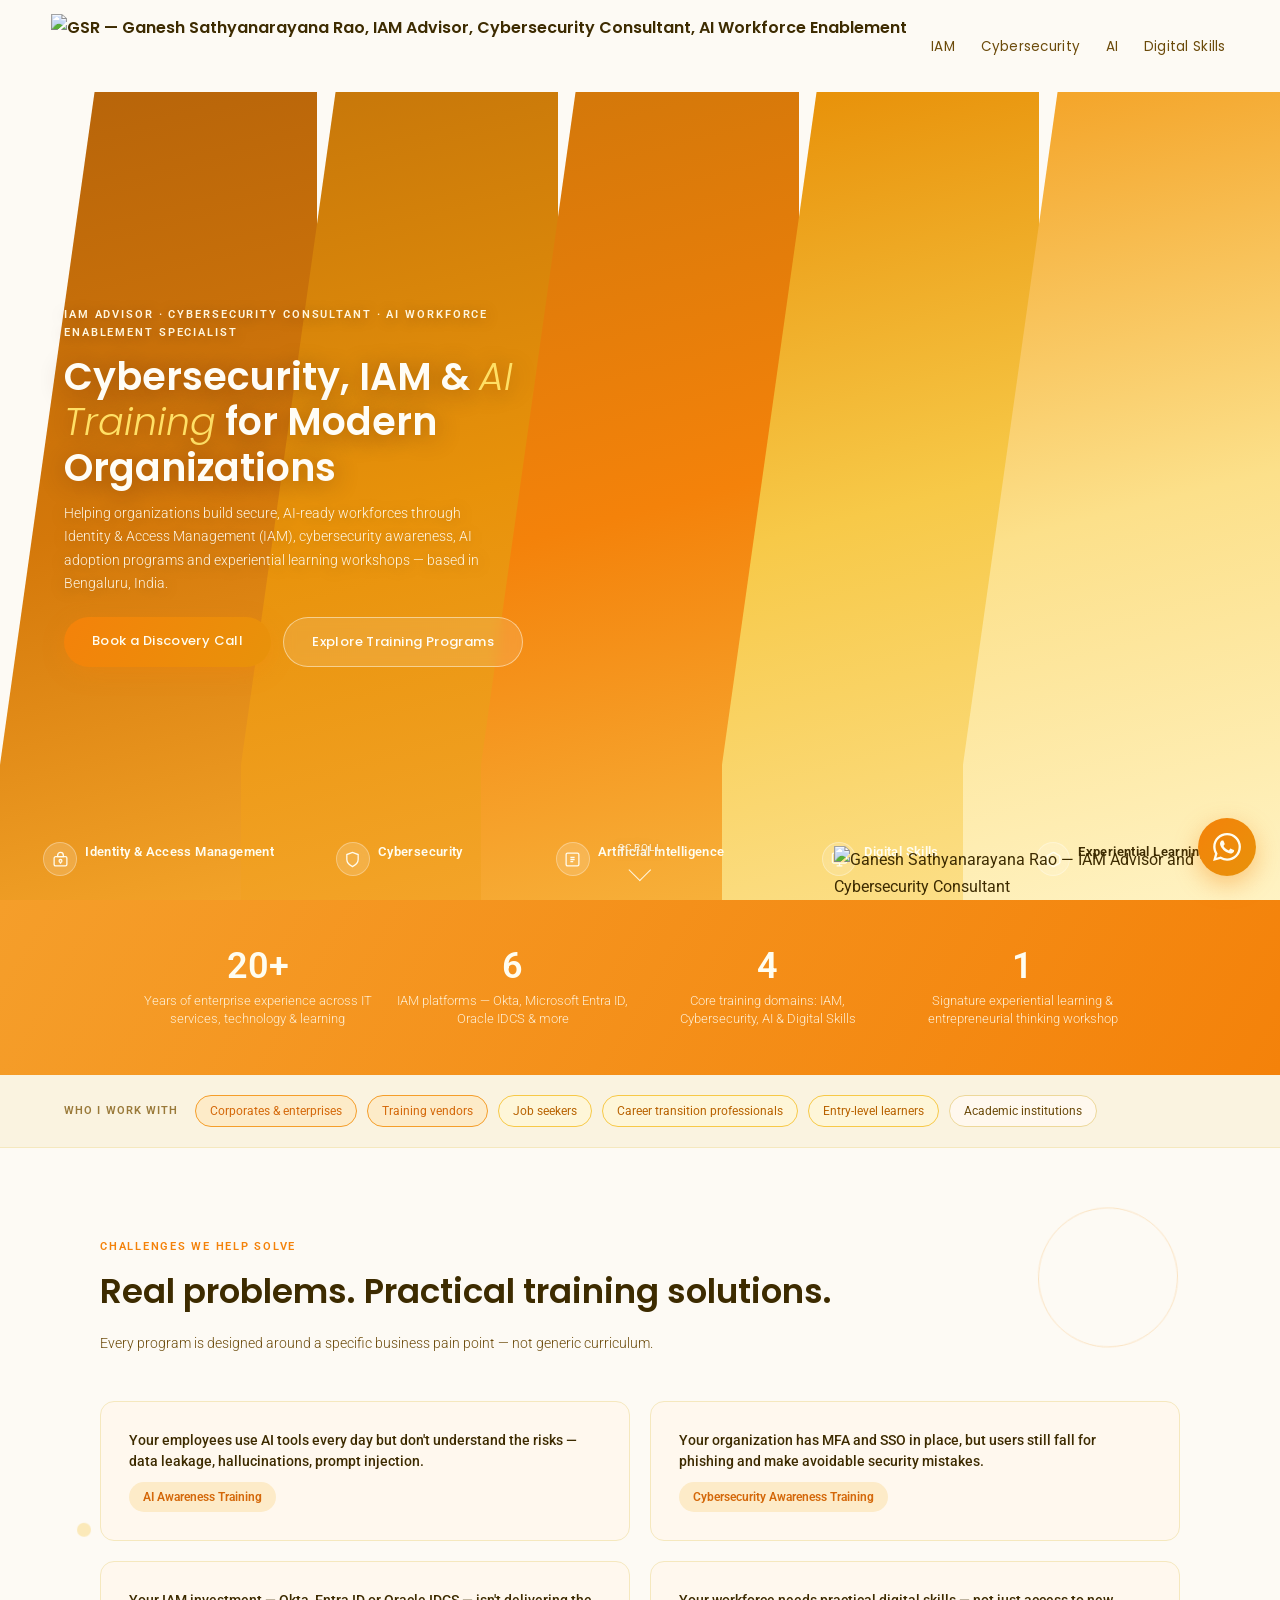
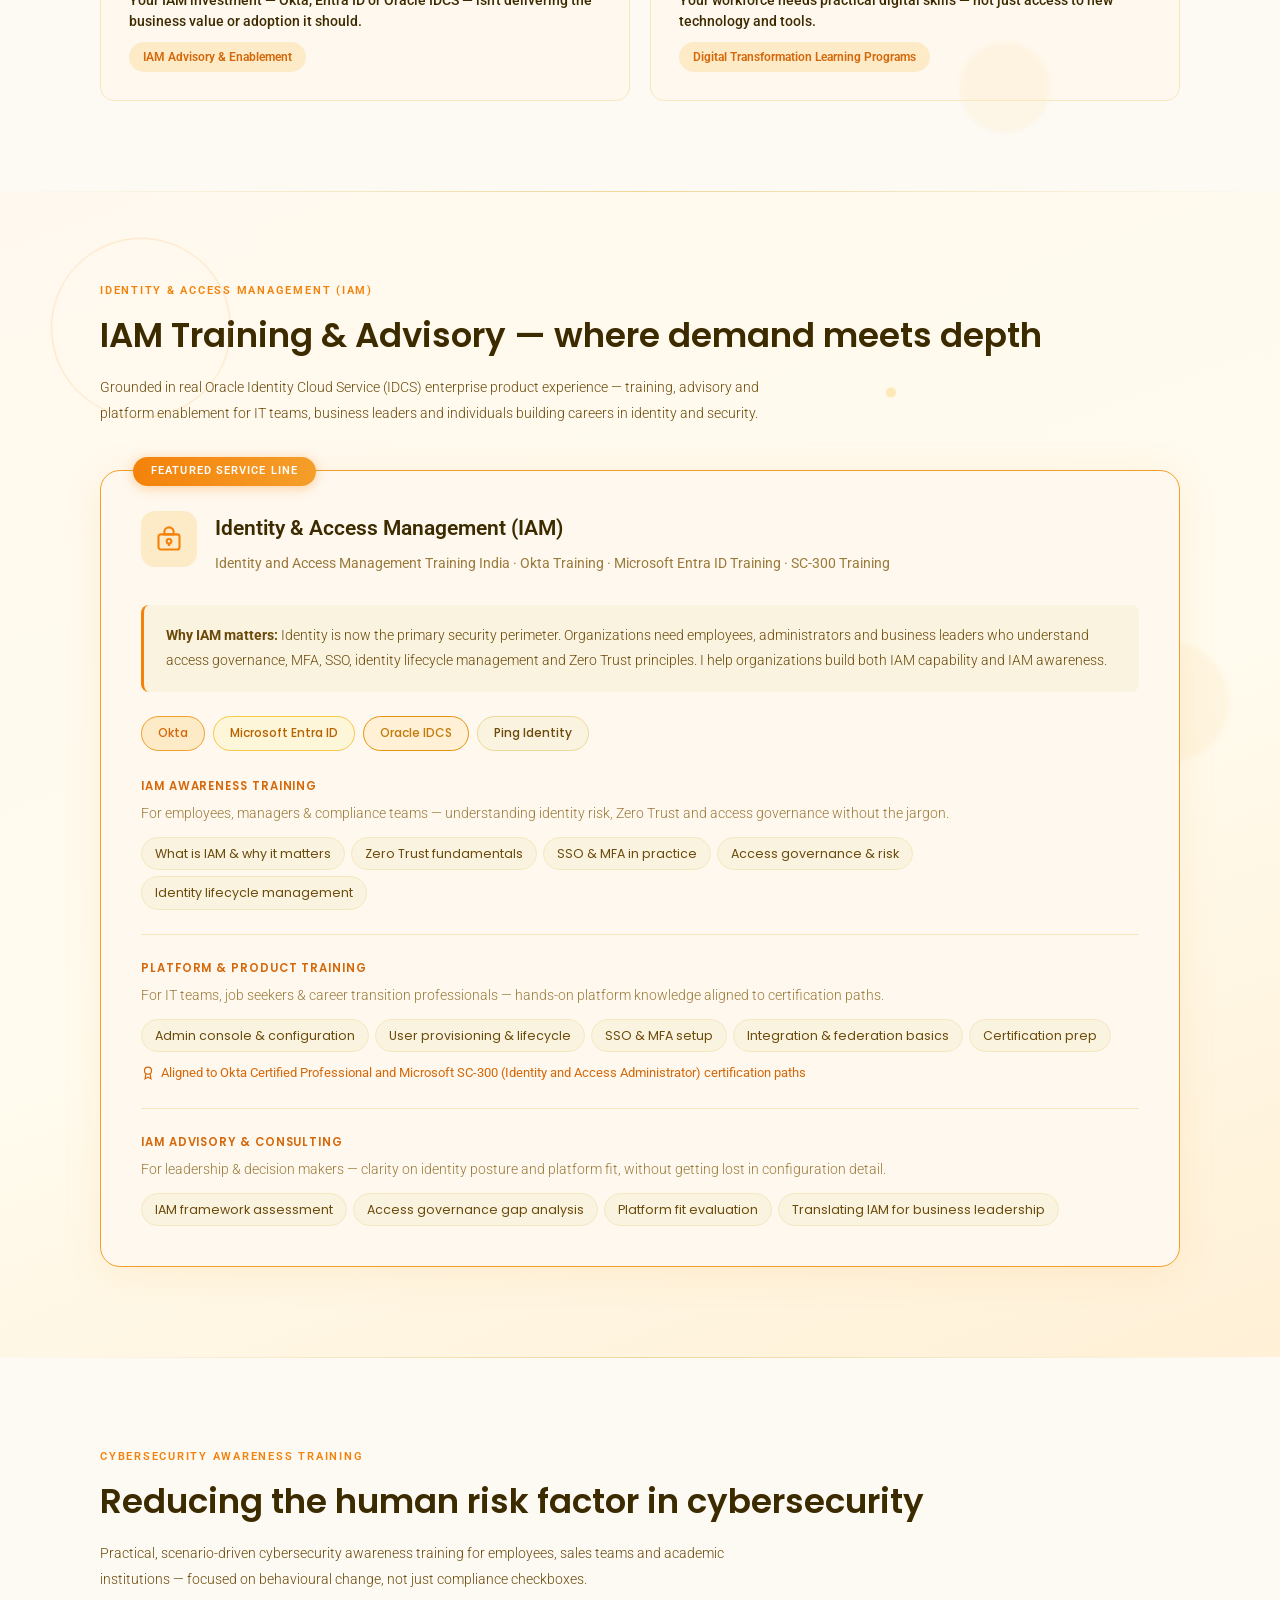
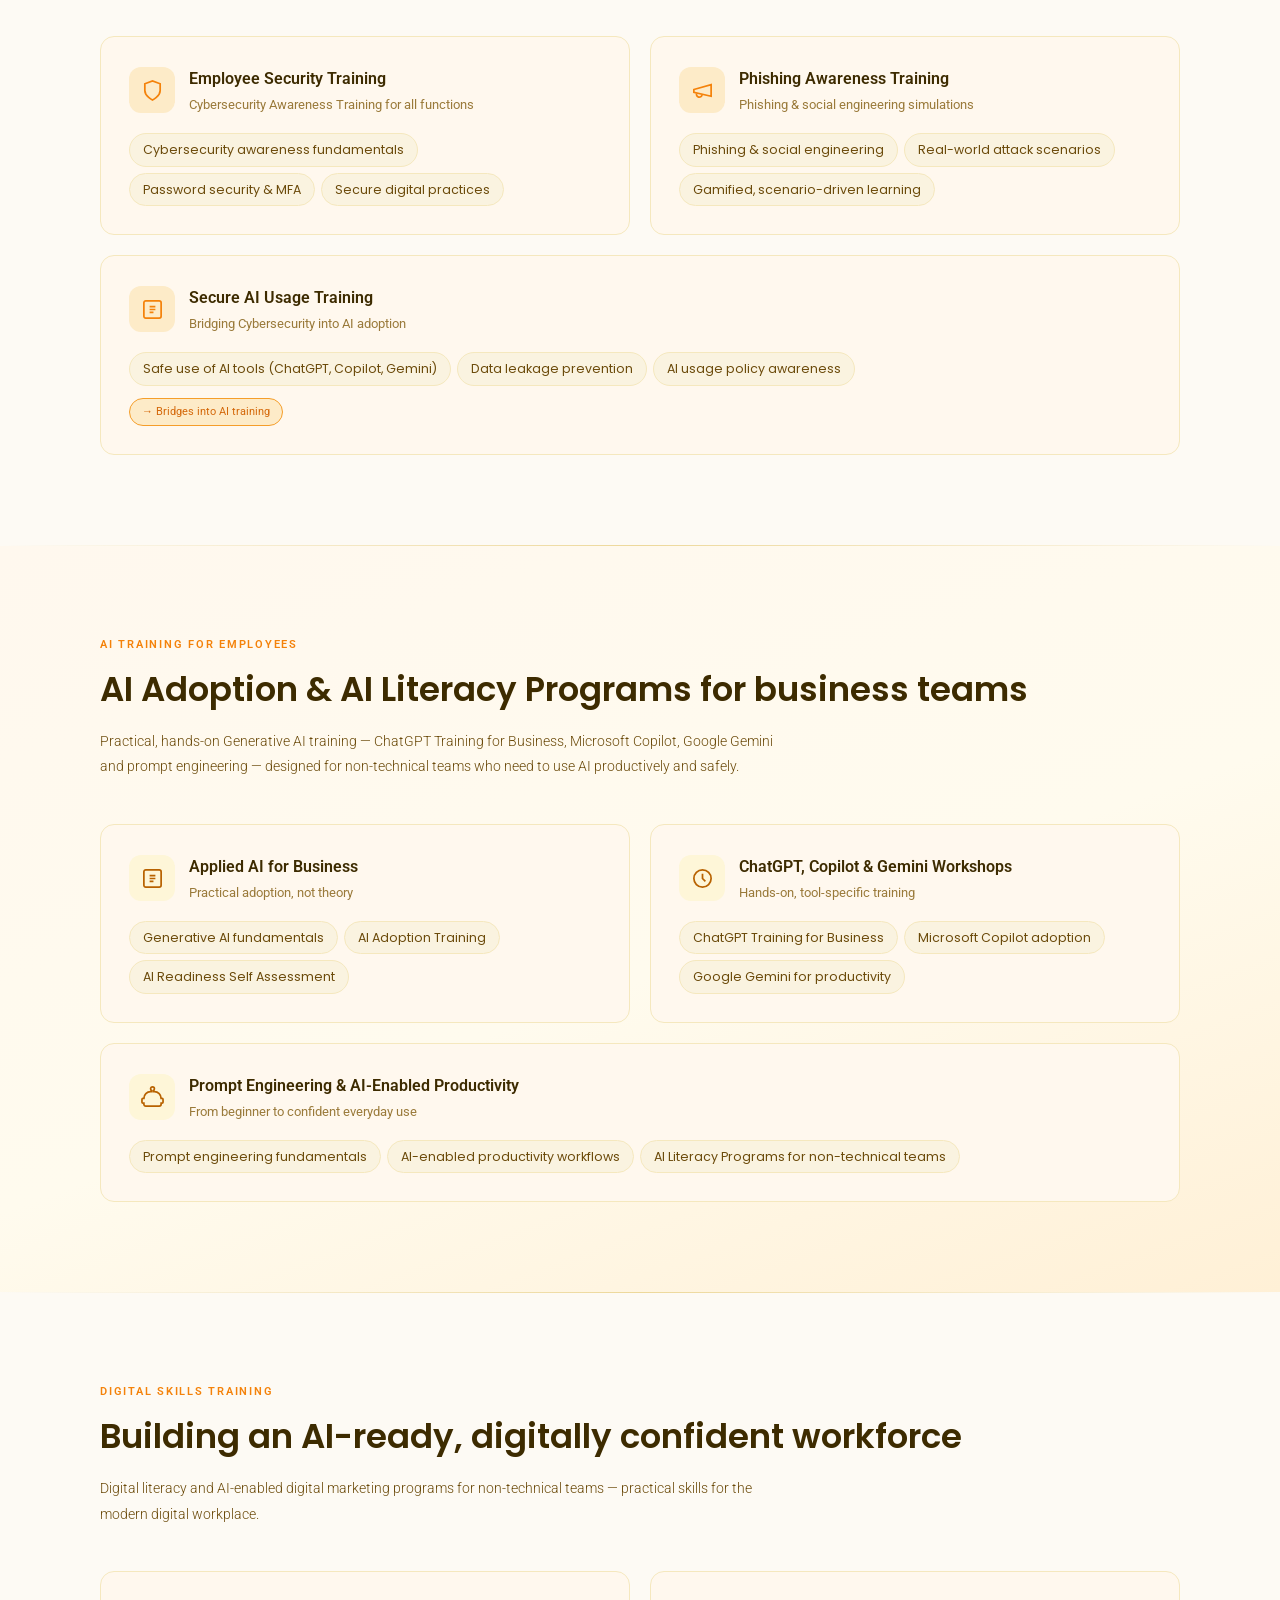
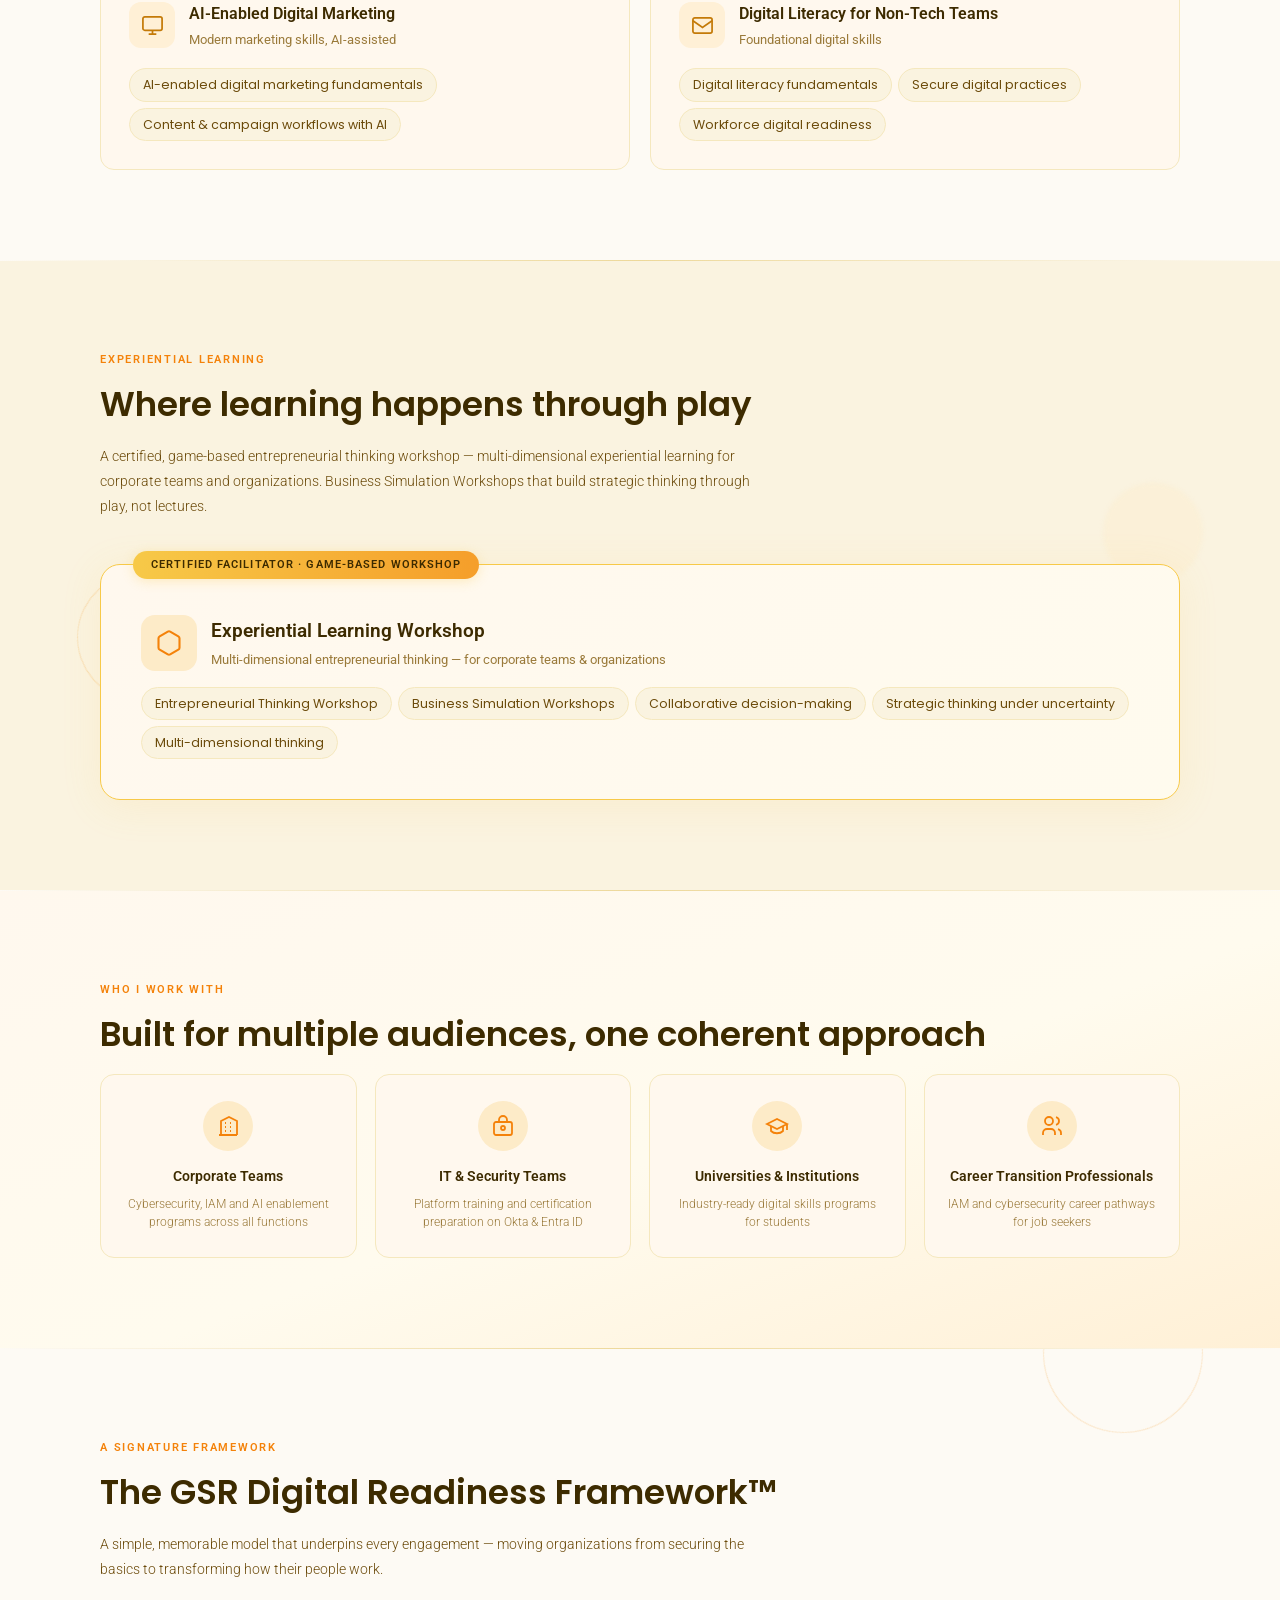
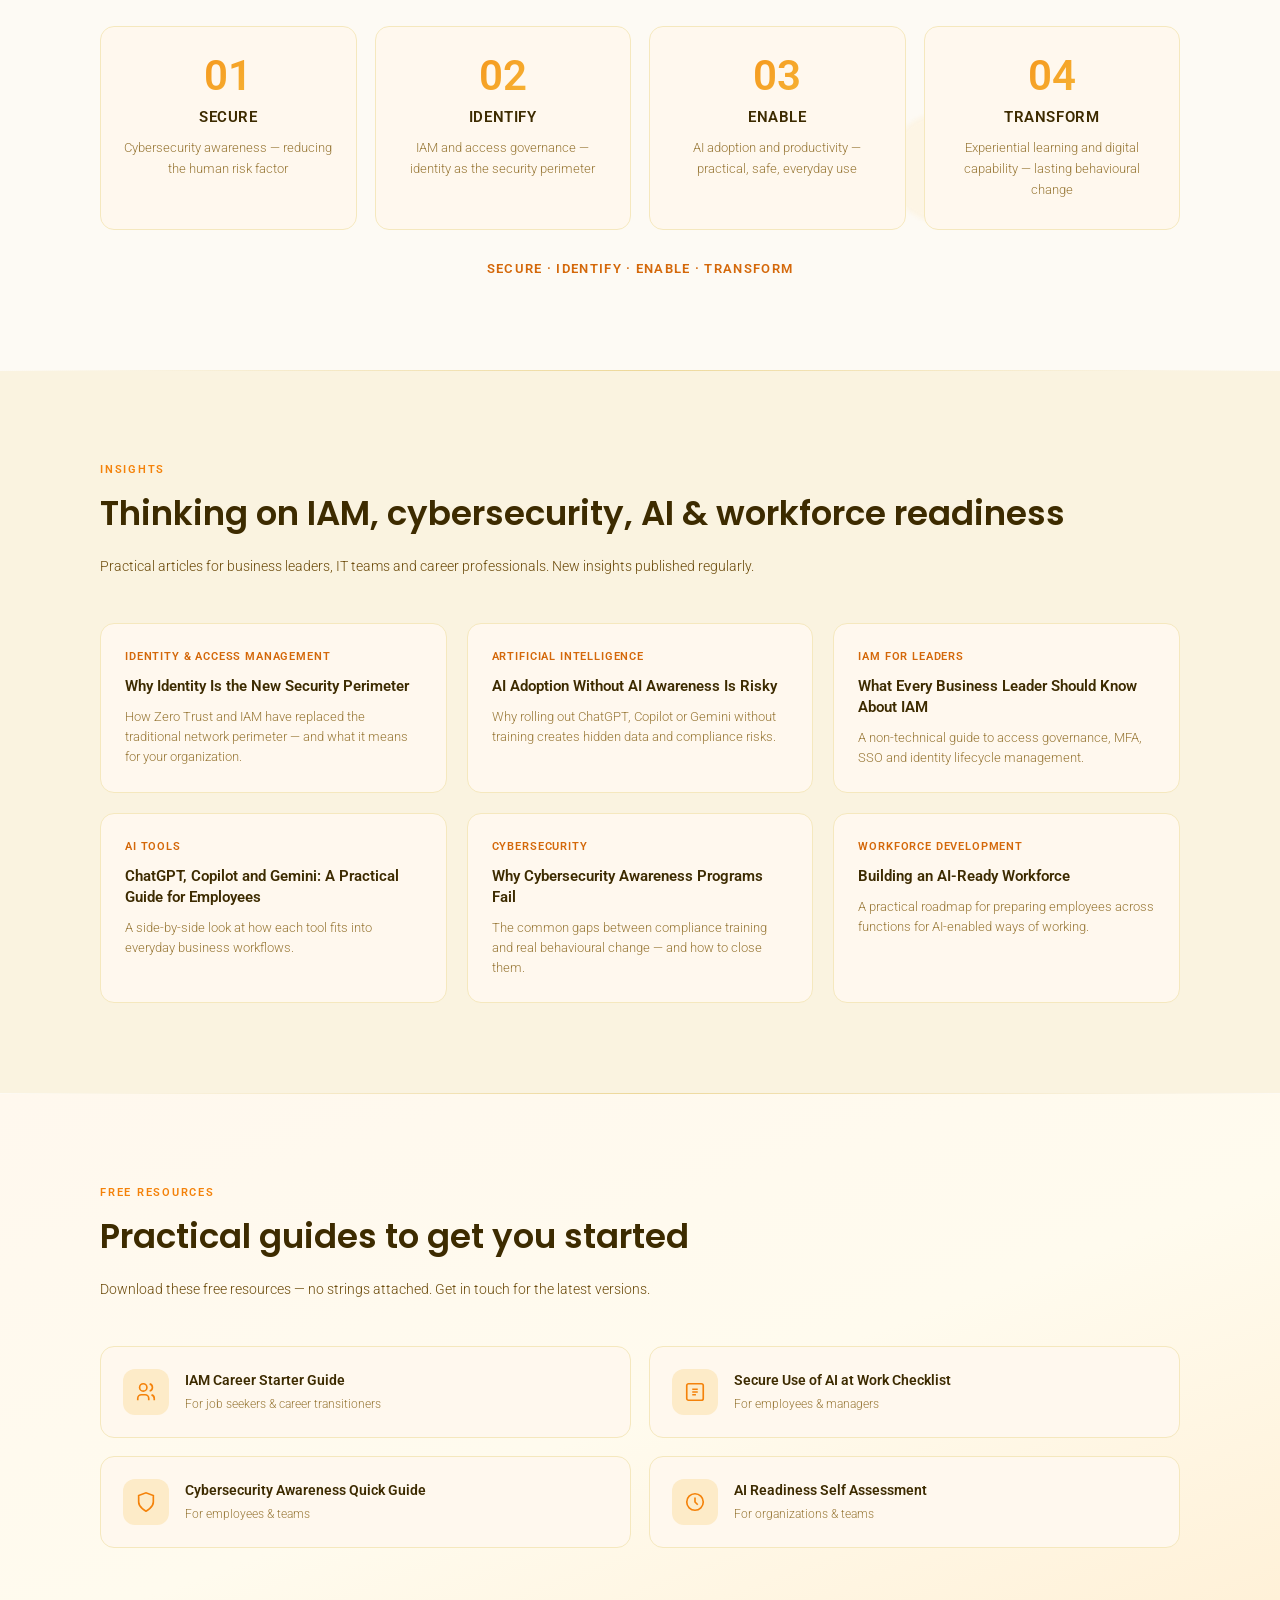
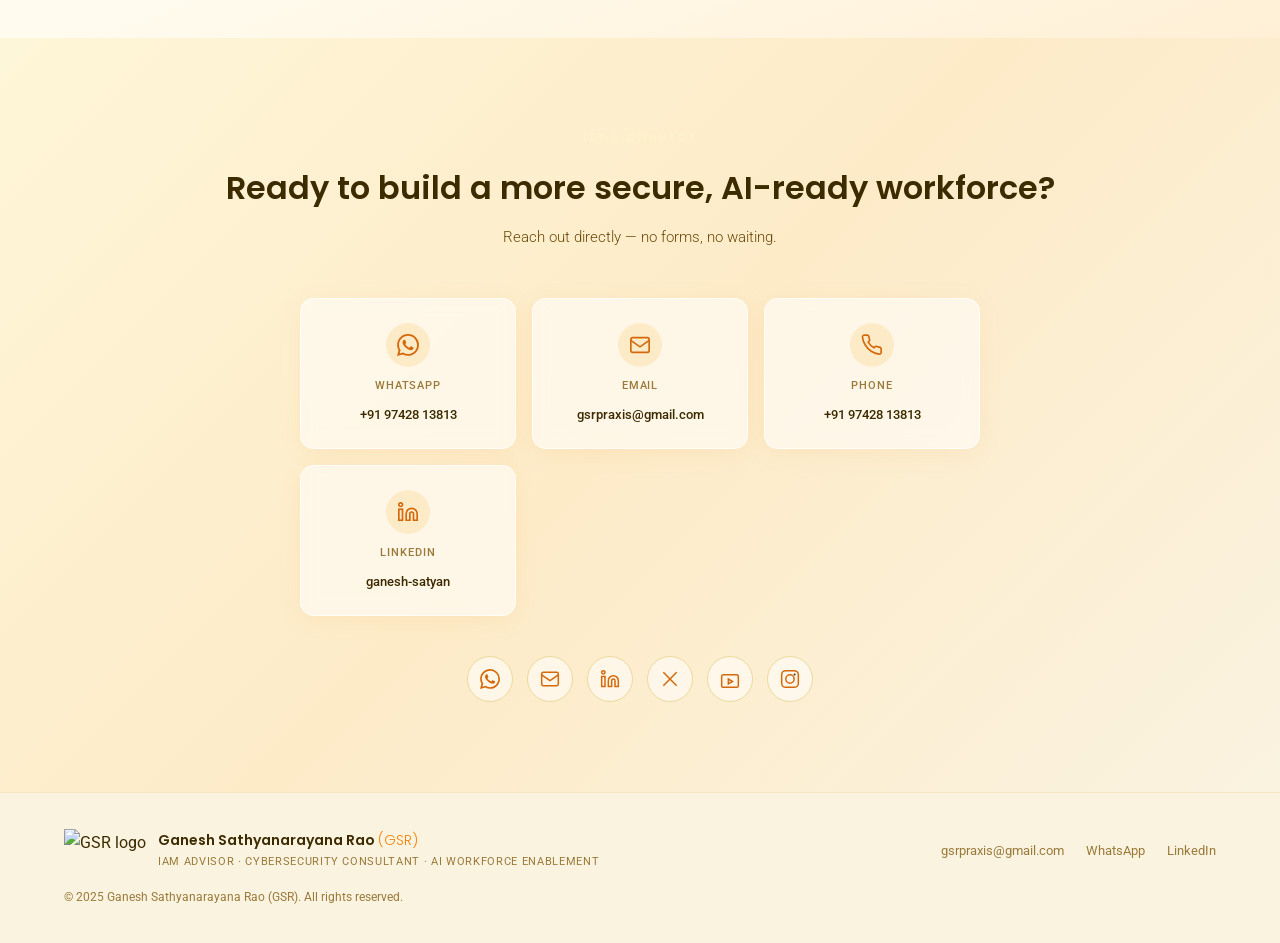
==== commit d86328d8: "Update index.html" ====
--- a/index.html
+++ b/index.html
@@ -53,7 +53,7 @@
   "alternateName": "GSR",
   "jobTitle": "IAM Advisor, Cybersecurity Consultant and AI Workforce Enablement Specialist",
   "url": "https://www.gsrpraxis.com/",
-  "image": "https://www.gsrpraxis.com/assets/portrait_blend.png",
+  "image": "https://www.gsrpraxis.com/portrait_blend.png",
   "email": "mailto:gsrpraxis@gmail.com",
   "sameAs": [
     "https://www.linkedin.com/in/ganesh-satyan"
--- a/styles.css
+++ b/styles.css
@@ -294,11 +294,11 @@
 /* ============================================================
    GENERIC SECTION
    ============================================================ */
-.sec{padding:90px 5%}
+.sec{padding:clamp(52px,8vw,90px) 5%}
 .inner{max-width:1080px;margin:0 auto}
 .sec-eyebrow{font-size:11px;font-weight:600;letter-spacing:0.16em;text-transform:uppercase;color:var(--saff);margin-bottom:12px}
-.sec-title{font-size:clamp(24px,3vw,34px);font-weight:600;color:var(--text);margin-bottom:18px;line-height:1.3}
-.sec-desc{font-size:15px;color:var(--text-mid);max-width:680px;margin-bottom:44px;font-weight:300;line-height:1.8}
+.sec-title{font-size:clamp(22px,3vw,34px);font-weight:600;color:var(--text);margin-bottom:18px;line-height:1.3}
+.sec-desc{font-size:clamp(13.5px,1.1vw,15px);color:var(--text-mid);max-width:680px;margin-bottom:clamp(28px,4vw,44px);font-weight:300;line-height:1.8}
 
 .bg-vivid{background:linear-gradient(160deg,var(--warm) 0%,var(--yellow-pale) 55%,var(--amber-light) 100%)}
 .bg-pearl{background:var(--pearl)}
@@ -333,7 +333,7 @@
 .iam-hdr{display:flex;align-items:flex-start;gap:18px;margin-bottom:30px}
 .iam-icon{width:56px;height:56px;border-radius:14px;background:var(--orange-light);color:var(--saff);display:flex;align-items:center;justify-content:center;flex-shrink:0}
 .iam-icon svg{width:28px;height:28px}
-.iam-title{font-size:21px;font-weight:600;color:var(--text);margin-bottom:5px}
+.iam-title{font-size:clamp(17px,2.2vw,21px);font-weight:600;color:var(--text);margin-bottom:5px}
 .iam-sub{font-size:13.5px;color:var(--text-muted)}
 .iam-why{font-size:14px;color:var(--text-mid);font-weight:300;line-height:1.85;margin-bottom:24px;padding:18px 22px;background:var(--cream);border-radius:var(--radius-sm);border-left:3px solid var(--saff)}
 .platform-row{display:flex;gap:8px;flex-wrap:wrap;margin-bottom:26px}
@@ -534,17 +534,33 @@
 
 /* ============================================================
    RESPONSIVE
-   ============================================================ */
+   Tiers: Desktop (>1280px, default) · Laptop (1025-1280px)
+          Tablet (769-1024px) · Large mobile (481-768px)
+          Small mobile (<=480px)
+   ============================================================ */
+
+/* ---------- LAPTOP (<=1280px) ---------- */
+@media(max-width:1280px){
+  .hero-text h1{font-size:clamp(24px,3.4vw,38px)}
+  .stats-grid{gap:20px}
+  .connect-grid{max-width:680px}
+}
+
+/* ---------- TABLET (<=1024px) ---------- */
 @media(max-width:1024px){
-  .hero-text{max-width:90%;left:5%;right:5%;top:12%;bottom:90px}
-  .hero-portrait{width:46vw;right:0;opacity:0.5}
-  .problem-grid,.pillar-grid,.lead-grid{grid-template-columns:1fr}
+  .hero-text{max-width:55%;left:5%;right:auto;top:12%;bottom:90px}
+  .hero-portrait{width:38vw;right:0;opacity:0.65}
+  .problem-grid,.lead-grid{grid-template-columns:1fr}
+  .pillar-grid{grid-template-columns:1fr 1fr}
   .audience-grid{grid-template-columns:repeat(2,1fr)}
   .framework-grid{grid-template-columns:repeat(2,1fr)}
-  .insights-grid{grid-template-columns:1fr}
+  .insights-grid{grid-template-columns:repeat(2,1fr)}
   .stats-grid{grid-template-columns:repeat(2,1fr)}
-}
-
+  .sec{padding:72px 4.5%}
+  .iam-card,.exp-card{padding:32px}
+}
+
+/* ---------- LARGE MOBILE / SMALL TABLET (<=768px) ---------- */
 @media(max-width:768px){
   nav{padding:14px 5%}
   .nav-links{
@@ -556,36 +572,87 @@
   }
   .nav-links.open{transform:translateX(0)}
   .nav-toggle{display:flex}
+  .brand img{height:52px}
+  nav.scrolled .brand img{height:42px}
 
   .hero-diagonal{height:auto}
   .diag-panels{
-    position:relative;flex-direction:column;height:auto;min-height:60vh;
+    position:relative;flex-direction:column;height:auto;min-height:55vh;
   }
   .diag-panel{
-    flex:none;min-height:90px;margin-right:0;margin-bottom:-4vh;
+    flex:none;min-height:84px;margin-right:0;margin-bottom:-4vh;
   }
   .diag-panel::before{
     transform:skewY(-3deg);width:100%;height:112%;top:-6%;left:0;
   }
   .diag-panel:hover{flex-grow:0}
   .diag-panels:has(.diag-panel:hover) .diag-panel:not(:hover){flex-grow:0}
-  .dp-content{padding:20px 14px}
+  .dp-content{padding:18px 14px}
   .dp-sub{display:none}
   .hero-overlay{position:relative;padding:32px 6% 40px}
-  .hero-text{position:relative;top:0;left:0;bottom:auto;max-width:100%;text-align:center;margin-bottom:28px}
+  .hero-text{position:relative;top:0;left:0;bottom:auto;max-width:100%;text-align:center;margin-bottom:24px}
+  .hero-sub{max-width:100%;margin-left:auto;margin-right:auto}
   .hero-btns{justify-content:center}
-  .hero-portrait{position:relative;width:60%;max-width:280px;margin:0 auto;opacity:1}
+  .hero-portrait{position:relative;width:55%;max-width:280px;margin:0 auto;opacity:1}
   .scroll-cue{display:none}
 
-  .sec{padding:56px 5%}
+  .sec{padding:52px 5.5%}
+  .sec-title{font-size:clamp(22px,5.5vw,28px)}
+  .sec-desc{font-size:14px;margin-bottom:32px}
+  .stats{padding:36px 5%}
   .stats-grid{grid-template-columns:repeat(2,1fr);gap:18px}
+  .stat-n{font-size:30px}
+  .aud-strip{padding:16px 5%;justify-content:center}
   .audience-grid{grid-template-columns:1fr}
   .framework-grid{grid-template-columns:1fr}
-  footer{flex-direction:column;text-align:center}
-}
-
+  .insights-grid{grid-template-columns:1fr}
+  .iam-card,.exp-card{padding:24px}
+  .iam-hdr{flex-direction:column;align-items:flex-start;gap:12px}
+  .connect-sec{padding:64px 5.5%}
+  .connect-grid{grid-template-columns:repeat(2,1fr)}
+  footer{flex-direction:column;text-align:center;padding:28px 5.5%}
+  .footer-links{justify-content:center}
+  .wa-float{width:52px;height:52px;bottom:18px;right:18px}
+  .wa-float svg{width:24px;height:24px}
+}
+
+/* ---------- SMALL MOBILE (<=480px) ---------- */
 @media(max-width:480px){
-  .hero-text{padding:28px 22px}
-  .hero-text h1{font-size:26px}
-  .iam-card,.exp-card{padding:24px}
-}
+  .brand img{height:46px}
+  nav.scrolled .brand img{height:38px}
+  .hero-text h1{font-size:24px}
+  .hero-sub{font-size:13px}
+  .btn{padding:11px 22px;font-size:12.5px}
+  .hero-portrait{width:65%;max-width:230px}
+  .dp-title{font-size:12px}
+  .dp-icon{width:30px;height:30px}
+  .dp-icon svg{width:15px;height:15px}
+
+  .sec{padding:44px 5.5%}
+  .iam-card,.exp-card{padding:20px}
+  .feat-badge,.exp-badge{font-size:10px;padding:4px 14px;left:20px}
+  .iam-title{font-size:18px}
+  .platform-row{gap:6px}
+  .pc{font-size:11px;padding:5px 12px}
+  .topics{gap:5px}
+  .tp{font-size:11.5px;padding:4px 11px}
+
+  .stats-grid{grid-template-columns:1fr;gap:14px}
+  .stat-n{font-size:28px}
+
+  .connect-grid{grid-template-columns:1fr}
+  .connect-title{font-size:22px}
+  .social-row{gap:10px}
+  .soc{width:42px;height:42px}
+
+  .lead-card{padding:18px}
+  .insight-card{padding:20px}
+}
+
+/* ---------- VERY SMALL MOBILE (<=360px) ---------- */
+@media(max-width:360px){
+  .hero-text h1{font-size:21px}
+  .nav-links{width:200px;padding:80px 22px}
+  .connect-grid{grid-template-columns:1fr}
+  .pc,.tp{font-size:11px}
+}
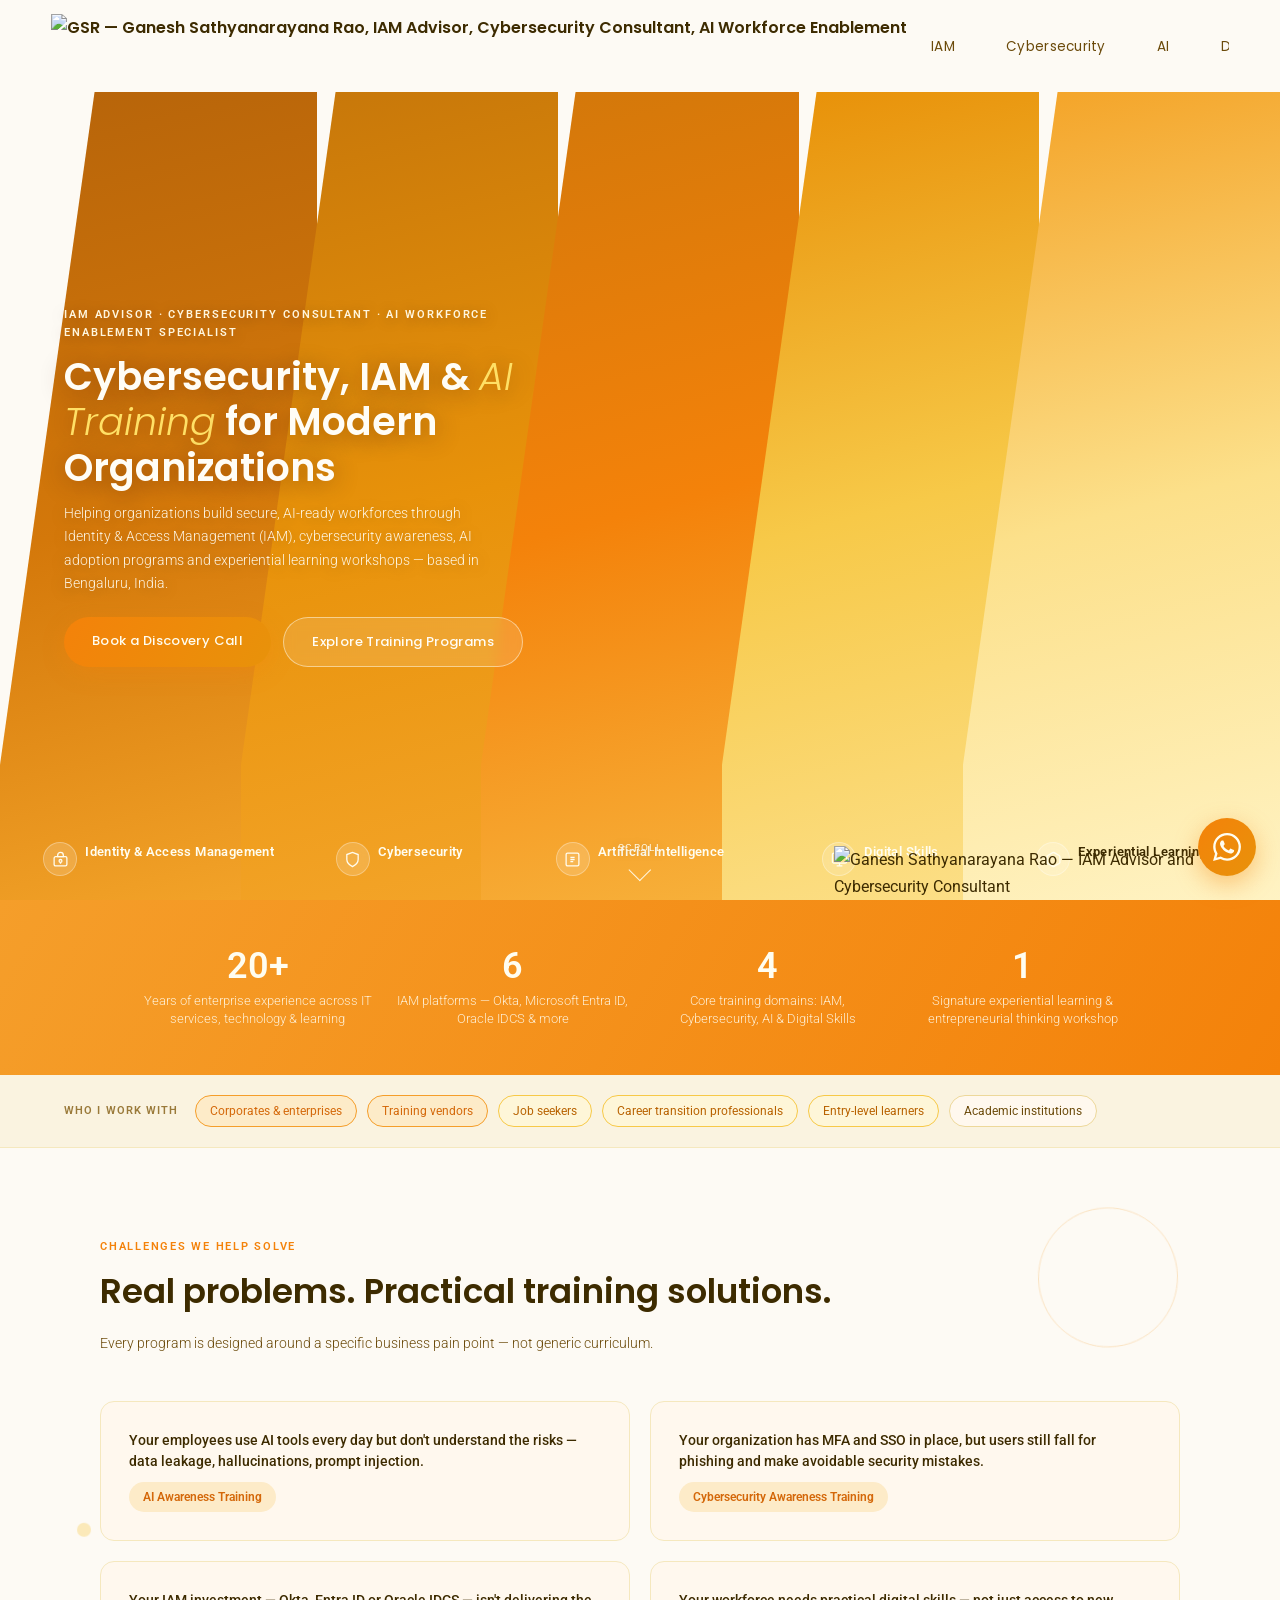
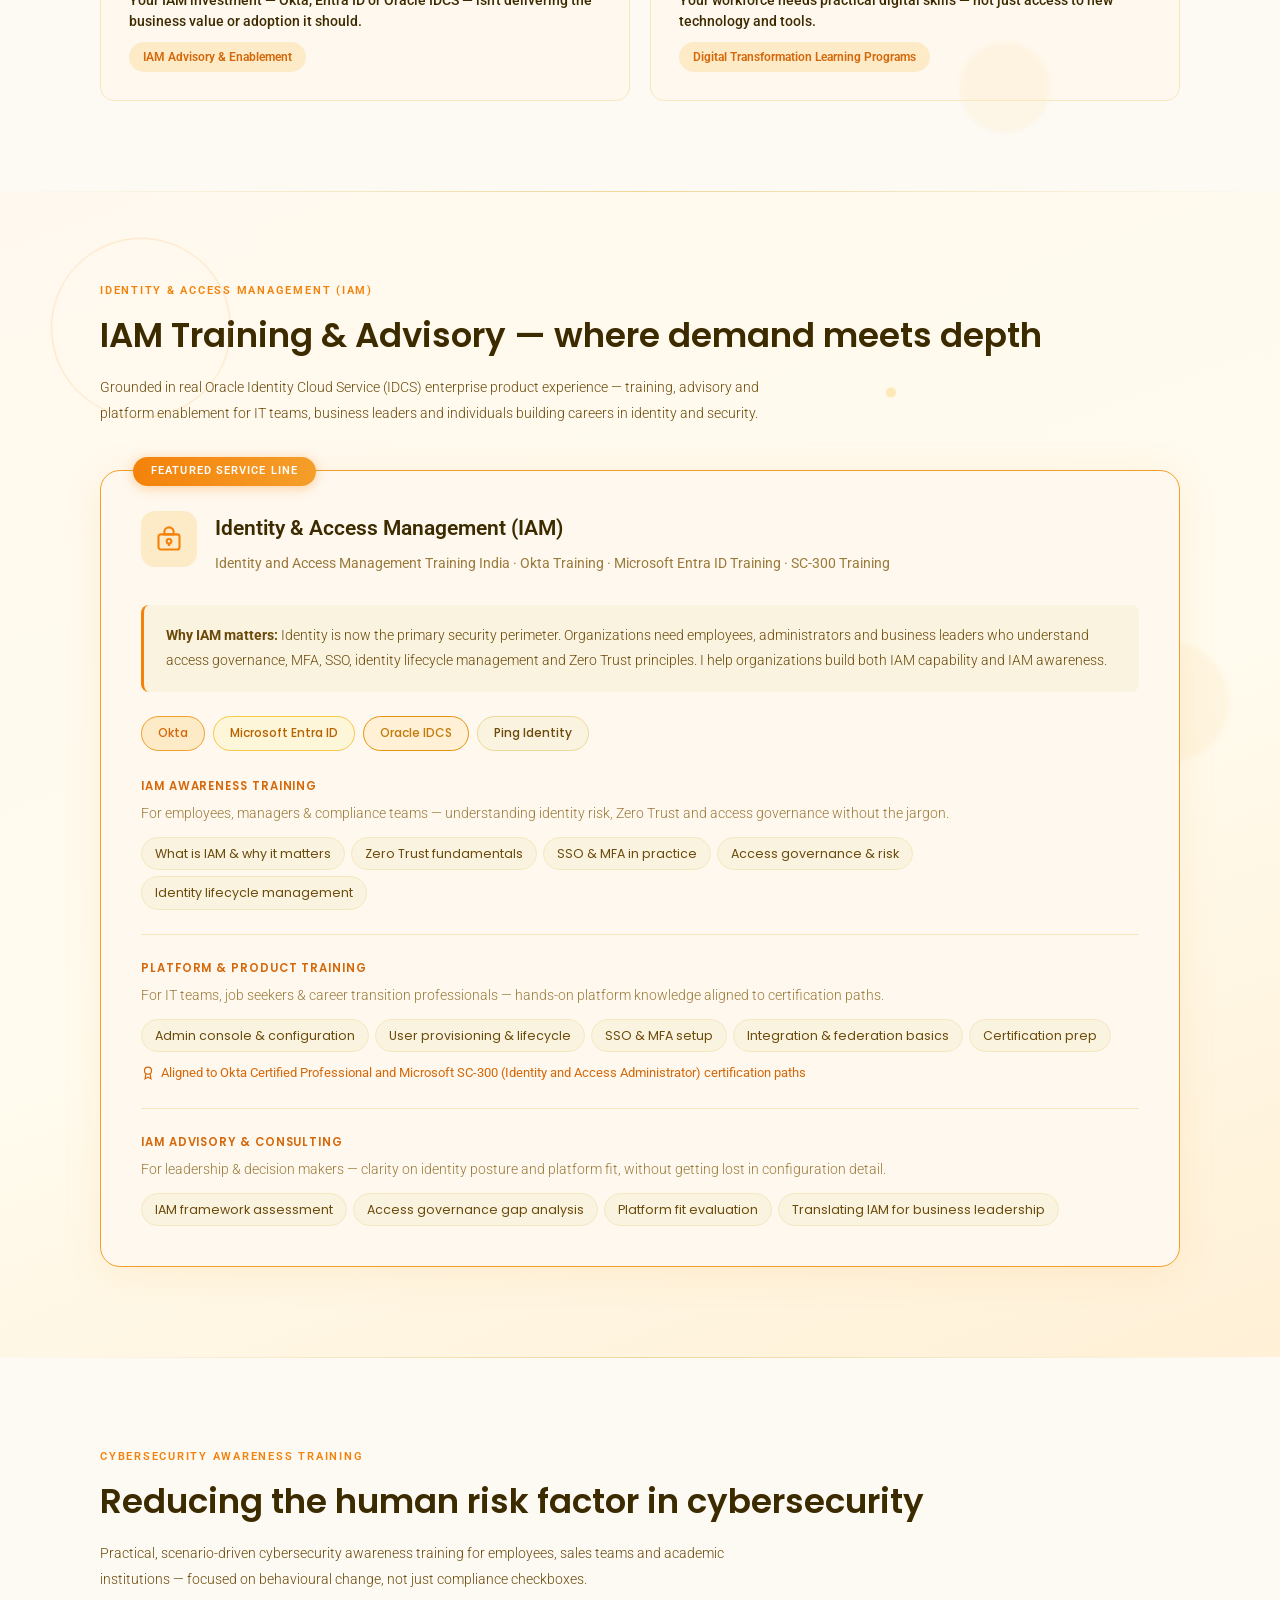
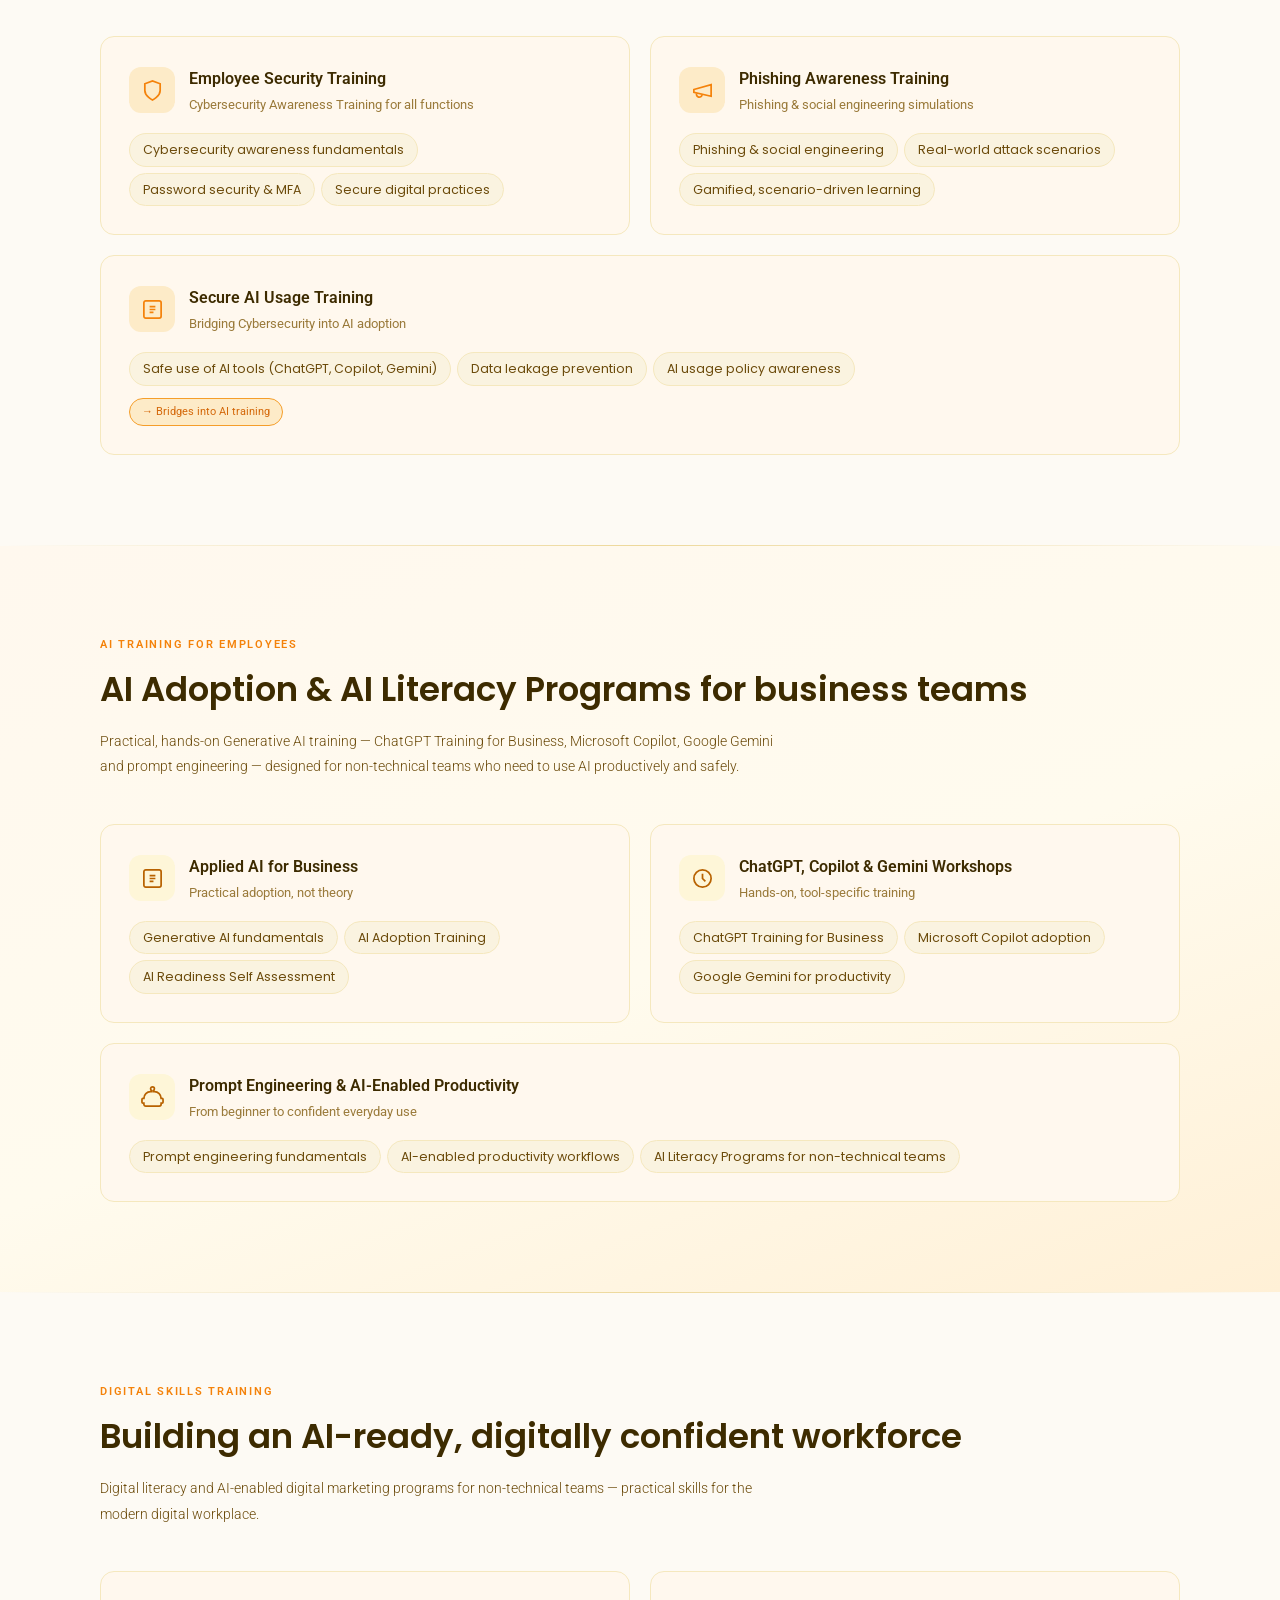
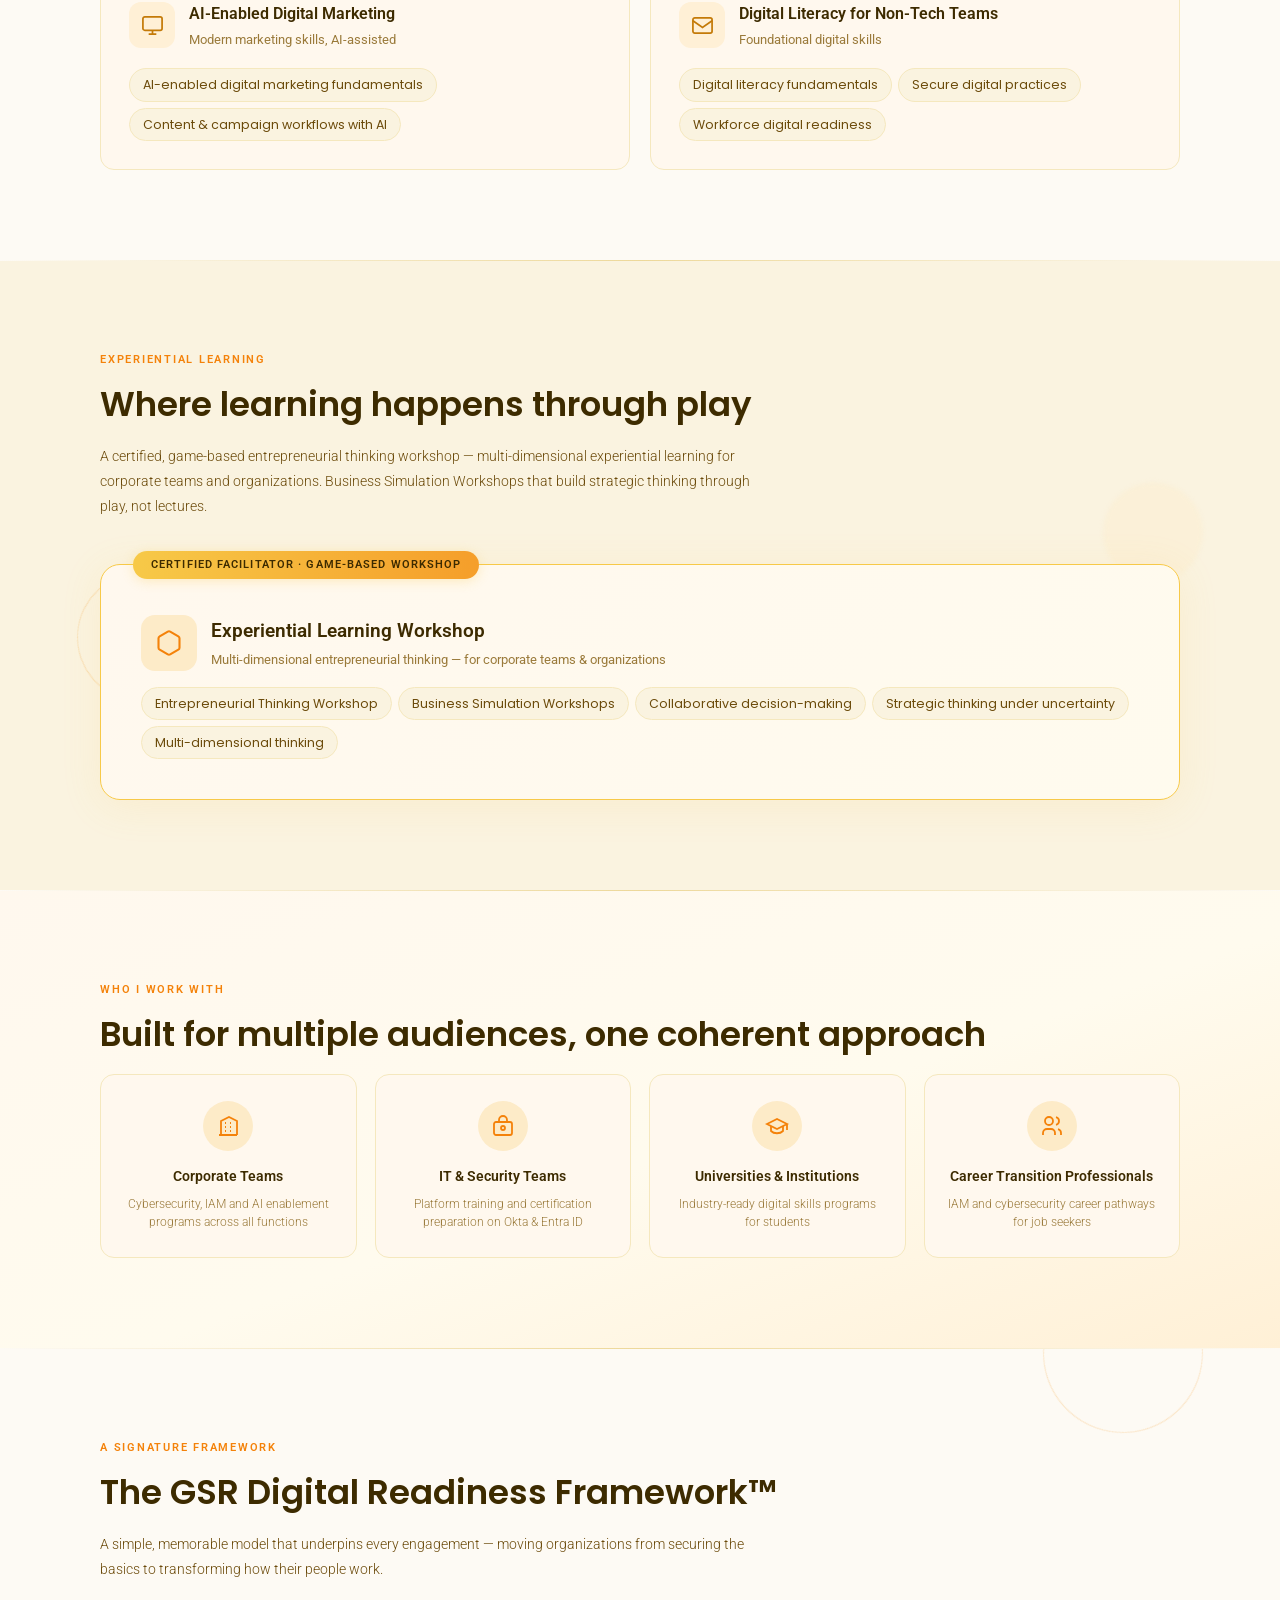
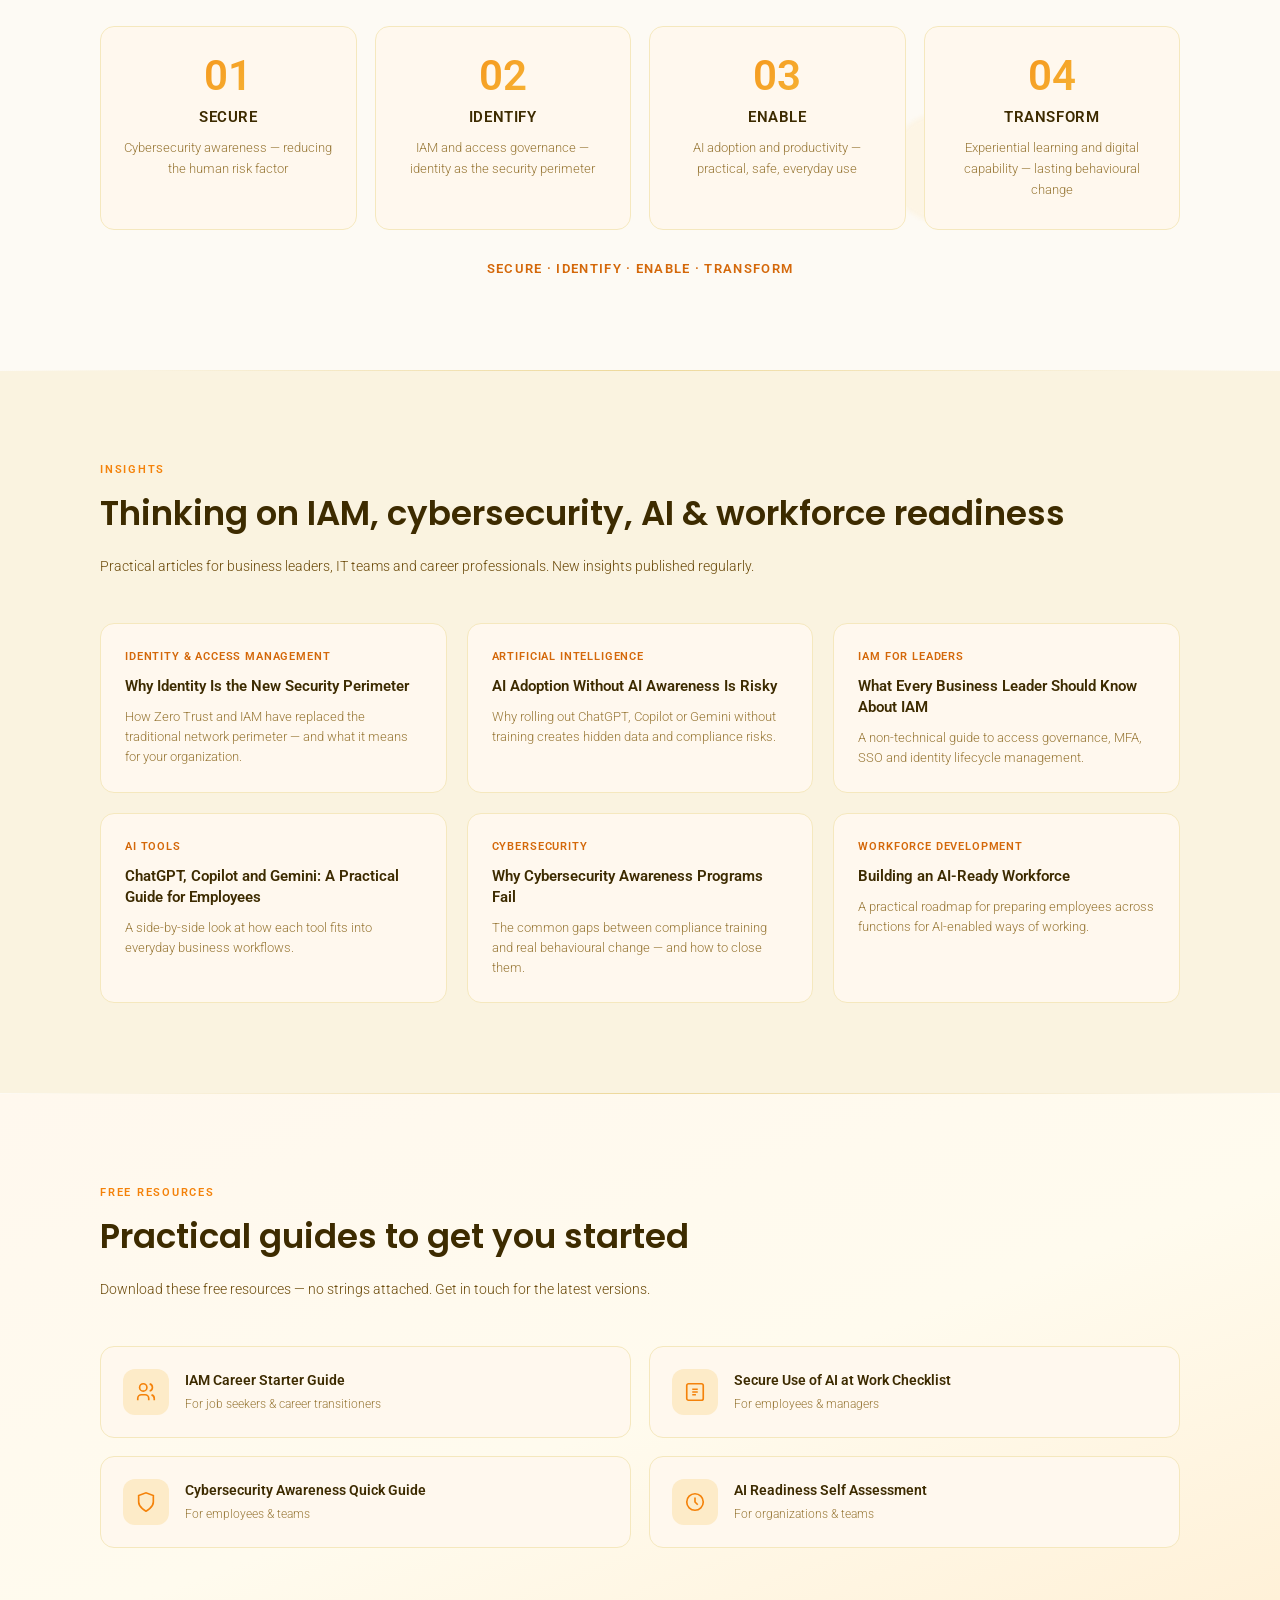
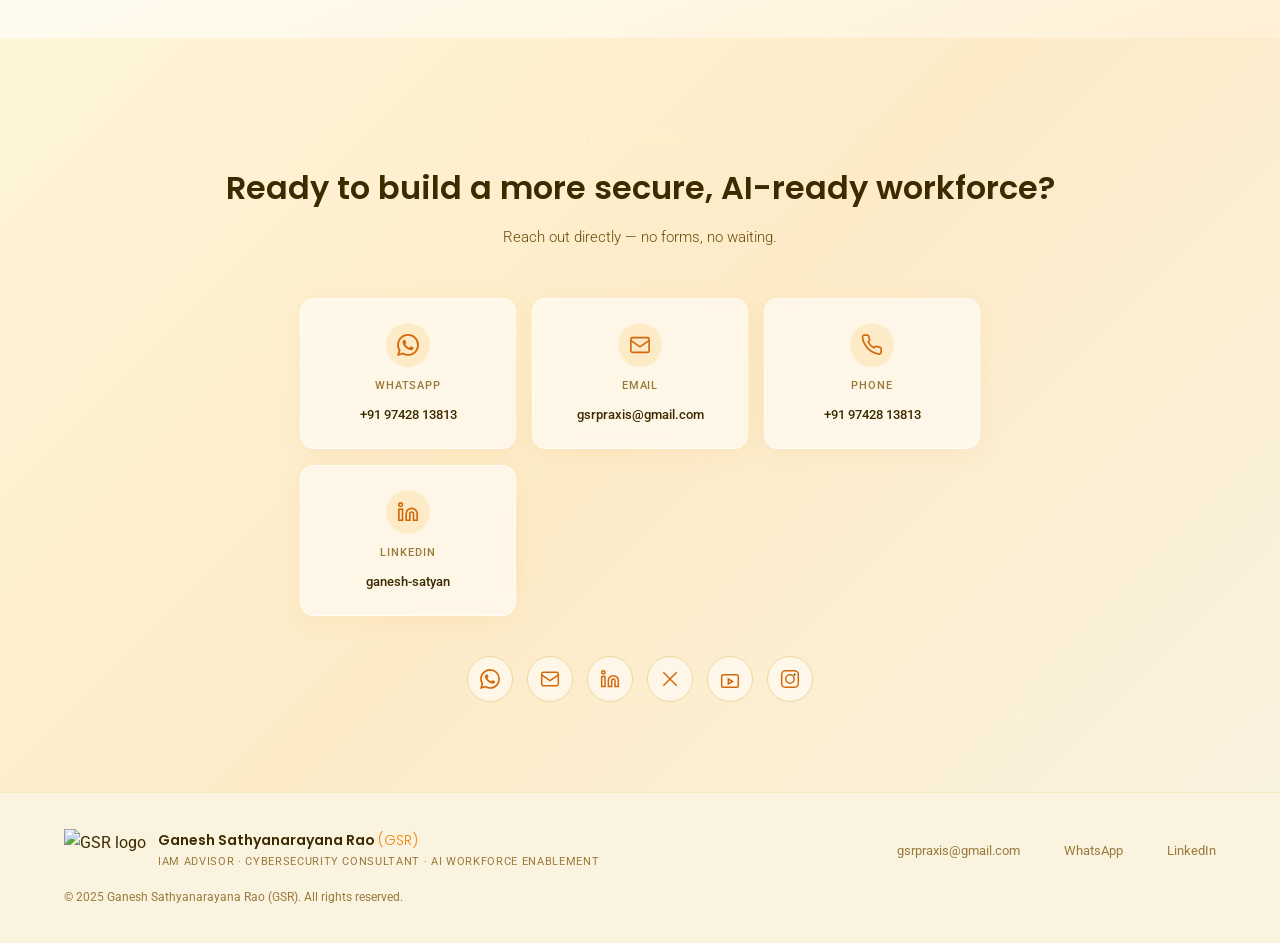
==== commit d3381336: "Add files via upload" ====
--- a/index.html
+++ b/index.html
@@ -41,6 +41,12 @@
 <link href="https://fonts.googleapis.com/css2?family=Poppins:ital,wght@0,300;0,400;0,500;0,600;1,400&family=Roboto:wght@300;400;500&display=swap" rel="stylesheet">
 
 <link rel="stylesheet" href="styles.css">
+<noscript>
+<style>
+  .reveal{opacity:1!important;transform:none!important}
+  .diag-panels.js-active .diag-panel{flex-grow:1!important}
+</style>
+</noscript>
 
 <!-- ============================================================
      STRUCTURED DATA — JSON-LD (Person + Service schema)
@@ -53,7 +59,7 @@
   "alternateName": "GSR",
   "jobTitle": "IAM Advisor, Cybersecurity Consultant and AI Workforce Enablement Specialist",
   "url": "https://www.gsrpraxis.com/",
-  "image": "https://www.gsrpraxis.com/portrait_blend.png",
+  "image": "https://www.gsrpraxis.com/assets/portrait_blend.png",
   "email": "mailto:gsrpraxis@gmail.com",
   "sameAs": [
     "https://www.linkedin.com/in/ganesh-satyan"
@@ -180,7 +186,7 @@
   </div>
 
   <div class="hero-overlay">
-    <div class="hero-text reveal">
+    <div class="hero-text">
       <p class="hero-eyebrow">IAM Advisor &middot; Cybersecurity Consultant &middot; AI Workforce Enablement Specialist</p>
       <h1>Cybersecurity, IAM &amp; <em>AI Training</em> for Modern Organizations</h1>
       <p class="hero-sub">Helping organizations build secure, AI-ready workforces through Identity &amp; Access Management (IAM), cybersecurity awareness, AI adoption programs and experiential learning workshops — based in Bengaluru, India.</p>
@@ -189,7 +195,7 @@
         <a href="#iam" class="btn btn-secondary">Explore Training Programs</a>
       </div>
     </div>
-    <div class="hero-portrait reveal d1">
+    <div class="hero-portrait">
       <img src="assets/portrait_blend.png" alt="Ganesh Sathyanarayana Rao — IAM Advisor and Cybersecurity Consultant">
     </div>
   </div>
--- a/styles.css
+++ b/styles.css
@@ -83,6 +83,8 @@
   overflow-x:auto;
   scrollbar-width:none;
 }
+.nav-links li{margin-right:clamp(14px,2vw,30px)}
+.nav-links li:last-child{margin-right:0}
 .nav-links::-webkit-scrollbar{display:none}
 .nav-links a{
   font-size:clamp(11px,1.1vw,13.5px);font-weight:400;color:var(--text-mid);
@@ -109,7 +111,7 @@
 }
 
 .diag-panels{
-  position:absolute;inset:0;
+  position:absolute;top:0;right:0;bottom:0;left:0;
   display:flex;
   z-index:1;
 }
@@ -131,7 +133,7 @@
 
 .diag-panel::before{
   content:'';
-  position:absolute;inset:0;
+  position:absolute;top:0;right:0;bottom:0;left:0;
   transform:skewX(-8deg);
   transform-origin:bottom;
   width:112%;
@@ -208,7 +210,7 @@
 
 /* Hero text + portrait — integrated into the diagonal flow, no card */
 .hero-overlay{
-  position:absolute;inset:0;z-index:5;
+  position:absolute;top:0;right:0;bottom:0;left:0;z-index:5;
   pointer-events:none;
 }
 .hero-text{
@@ -491,8 +493,9 @@
    ============================================================ */
 footer{background:var(--cream);padding:36px 5%;display:flex;align-items:center;justify-content:space-between;flex-wrap:wrap;gap:16px;border-top:1px solid var(--border-light)}
 footer img{height:42px}
-.footer-links{display:flex;gap:22px;flex-wrap:wrap}
-.footer-links a{font-size:12.5px;color:var(--text-muted);text-decoration:none}
+.footer-links{display:flex;flex-wrap:wrap;gap:22px}
+.footer-links a{font-size:12.5px;color:var(--text-muted);text-decoration:none;display:inline-block;margin-right:22px}
+.footer-links a:last-child{margin-right:0}
 .footer-links a:hover{color:var(--saff-deep)}
 .footer-copy{font-size:11.5px;color:var(--text-muted)}
 
@@ -500,8 +503,8 @@
    DIVIDER + REVEAL
    ============================================================ */
 .div-line{height:1px;background:linear-gradient(90deg,transparent,var(--border),transparent)}
-.reveal{opacity:0;transform:translateY(26px);transition:opacity 0.7s ease,transform 0.7s ease}
-.reveal.vis{opacity:1;transform:none}
+.js-ready .reveal{opacity:0;transform:translateY(26px);transition:opacity 0.7s ease,transform 0.7s ease}
+.js-ready .reveal.vis{opacity:1;transform:none}
 
 /* ============================================================
    SCROLL PROGRESS BAR
@@ -516,7 +519,7 @@
 /* ============================================================
    AMBIENT FLOATING SHAPES (parallax decoration)
    ============================================================ */
-.ambient{position:absolute;inset:0;overflow:hidden;pointer-events:none;z-index:0}
+.ambient{position:absolute;top:0;right:0;bottom:0;left:0;overflow:hidden;pointer-events:none;z-index:0}
 .ambient-shape{
   position:absolute;border-radius:50%;
   opacity:0.35;
@@ -562,53 +565,119 @@
 
 /* ---------- LARGE MOBILE / SMALL TABLET (<=768px) ---------- */
 @media(max-width:768px){
-  nav{padding:14px 5%}
+  nav{padding:12px 5%}
   .nav-links{
     position:fixed;top:0;right:0;height:100vh;width:240px;
     background:var(--warm);flex-direction:column;justify-content:flex-start;
+    align-items:flex-start;
     padding:90px 28px;gap:22px;
     transform:translateX(100%);transition:transform 0.35s ease;
     box-shadow:-8px 0 30px rgba(120,60,0,0.08);
+    z-index:250;
   }
   .nav-links.open{transform:translateX(0)}
-  .nav-toggle{display:flex}
-  .brand img{height:52px}
-  nav.scrolled .brand img{height:42px}
-
-  .hero-diagonal{height:auto}
+  .nav-toggle{display:flex;z-index:260}
+  .brand img{height:48px}
+  nav.scrolled .brand img{height:40px}
+
+  /* ---- Hero: simplified stacked layout, no diagonal/skew ---- */
+  .hero-diagonal{
+    height:auto;
+    display:flex;
+    flex-direction:column;
+    overflow:visible;
+  }
   .diag-panels{
-    position:relative;flex-direction:column;height:auto;min-height:55vh;
+    position:relative;top:auto;right:auto;bottom:auto;left:auto;
+    display:flex;
+    flex-direction:column;
+    z-index:1;
+    order:2;
   }
   .diag-panel{
-    flex:none;min-height:84px;margin-right:0;margin-bottom:-4vh;
+    flex:none;
+    height:64px;
+    margin-right:0;
+    margin-bottom:2px;
+    transform-origin:center;
+    align-items:center;
   }
   .diag-panel::before{
-    transform:skewY(-3deg);width:100%;height:112%;top:-6%;left:0;
+    transform:none;
+    width:100%;height:100%;
+    left:0;top:0;
   }
   .diag-panel:hover{flex-grow:0}
   .diag-panels:has(.diag-panel:hover) .diag-panel:not(:hover){flex-grow:0}
-  .dp-content{padding:18px 14px}
+  .diag-panels.js-active .diag-panel{flex-grow:0}
+  .diag-panels.js-active .diag-panel.js-hover{flex-grow:0}
+
+  .dp-content{padding:0 18px}
+  .dp-icon{width:30px;height:30px}
+  .dp-icon svg{width:15px;height:15px}
+  .dp-title{font-size:13px}
   .dp-sub{display:none}
-  .hero-overlay{position:relative;padding:32px 6% 40px}
-  .hero-text{position:relative;top:0;left:0;bottom:auto;max-width:100%;text-align:center;margin-bottom:24px}
-  .hero-sub{max-width:100%;margin-left:auto;margin-right:auto}
+
+  .hero-overlay{
+    position:relative;top:auto;right:auto;bottom:auto;left:auto;
+    order:1;
+    padding:36px 6% 28px;
+    display:flex;flex-direction:column;align-items:center;
+    text-align:center;
+    pointer-events:auto;
+  }
+  .hero-text{
+    position:relative;top:auto;left:auto;right:auto;bottom:auto;
+    max-width:100%;
+    margin-bottom:20px;
+    display:block;
+  }
+  .hero-eyebrow{font-size:10px;color:var(--saff-deep);text-shadow:none}
+  .hero-text h1{
+    font-size:clamp(24px,7vw,32px);
+    color:var(--text);
+    text-shadow:none;
+  }
+  .hero-text h1 em{color:var(--saff-deep)}
+  .hero-sub{
+    color:var(--text-mid);
+    text-shadow:none;
+    max-width:100%;margin-left:auto;margin-right:auto;
+  }
   .hero-btns{justify-content:center}
-  .hero-portrait{position:relative;width:55%;max-width:280px;margin:0 auto;opacity:1}
+  .btn-secondary{color:var(--saff-deep);border-color:var(--orange);background:transparent}
+  .btn-secondary:hover{background:var(--orange-light)}
+  .hero-portrait{
+    position:relative;top:auto;right:auto;bottom:auto;left:auto;
+    width:48%;max-width:220px;
+    margin:0 auto 8px;
+  }
   .scroll-cue{display:none}
 
-  .sec{padding:52px 5.5%}
+  /* ---- General sections ---- */
+  .sec{padding:48px 5.5%}
   .sec-title{font-size:clamp(22px,5.5vw,28px)}
   .sec-desc{font-size:14px;margin-bottom:32px}
-  .stats{padding:36px 5%}
-  .stats-grid{grid-template-columns:repeat(2,1fr);gap:18px}
-  .stat-n{font-size:30px}
+  .stats{padding:32px 5%}
+  .stats-grid{grid-template-columns:repeat(2,1fr);gap:16px}
+  .stat-n{font-size:28px}
+  .stat-l{font-size:11.5px}
   .aud-strip{padding:16px 5%;justify-content:center}
   .audience-grid{grid-template-columns:1fr}
   .framework-grid{grid-template-columns:1fr}
   .insights-grid{grid-template-columns:1fr}
-  .iam-card,.exp-card{padding:24px}
+  .pillar-grid{grid-template-columns:1fr}
+  .iam-card,.exp-card{padding:22px}
   .iam-hdr{flex-direction:column;align-items:flex-start;gap:12px}
-  .connect-sec{padding:64px 5.5%}
+  .pillar-hdr{align-items:flex-start}
+  .p-title{font-size:14px}
+  .feat-badge,.exp-badge{
+    position:relative;top:auto;left:auto;
+    display:inline-block;
+    margin-bottom:14px;
+  }
+  .iam-card,.exp-card{padding-top:26px}
+  .connect-sec{padding:56px 5.5%}
   .connect-grid{grid-template-columns:repeat(2,1fr)}
   footer{flex-direction:column;text-align:center;padding:28px 5.5%}
   .footer-links{justify-content:center}
@@ -624,13 +693,17 @@
   .hero-sub{font-size:13px}
   .btn{padding:11px 22px;font-size:12.5px}
   .hero-portrait{width:65%;max-width:230px}
+  .diag-panel{height:56px}
   .dp-title{font-size:12px}
   .dp-icon{width:30px;height:30px}
   .dp-icon svg{width:15px;height:15px}
 
   .sec{padding:44px 5.5%}
   .iam-card,.exp-card{padding:20px}
-  .feat-badge,.exp-badge{font-size:10px;padding:4px 14px;left:20px}
+  .feat-badge,.exp-badge{
+    font-size:10px;padding:5px 14px;
+    margin-bottom:16px;
+  }
   .iam-title{font-size:18px}
   .platform-row{gap:6px}
   .pc{font-size:11px;padding:5px 12px}
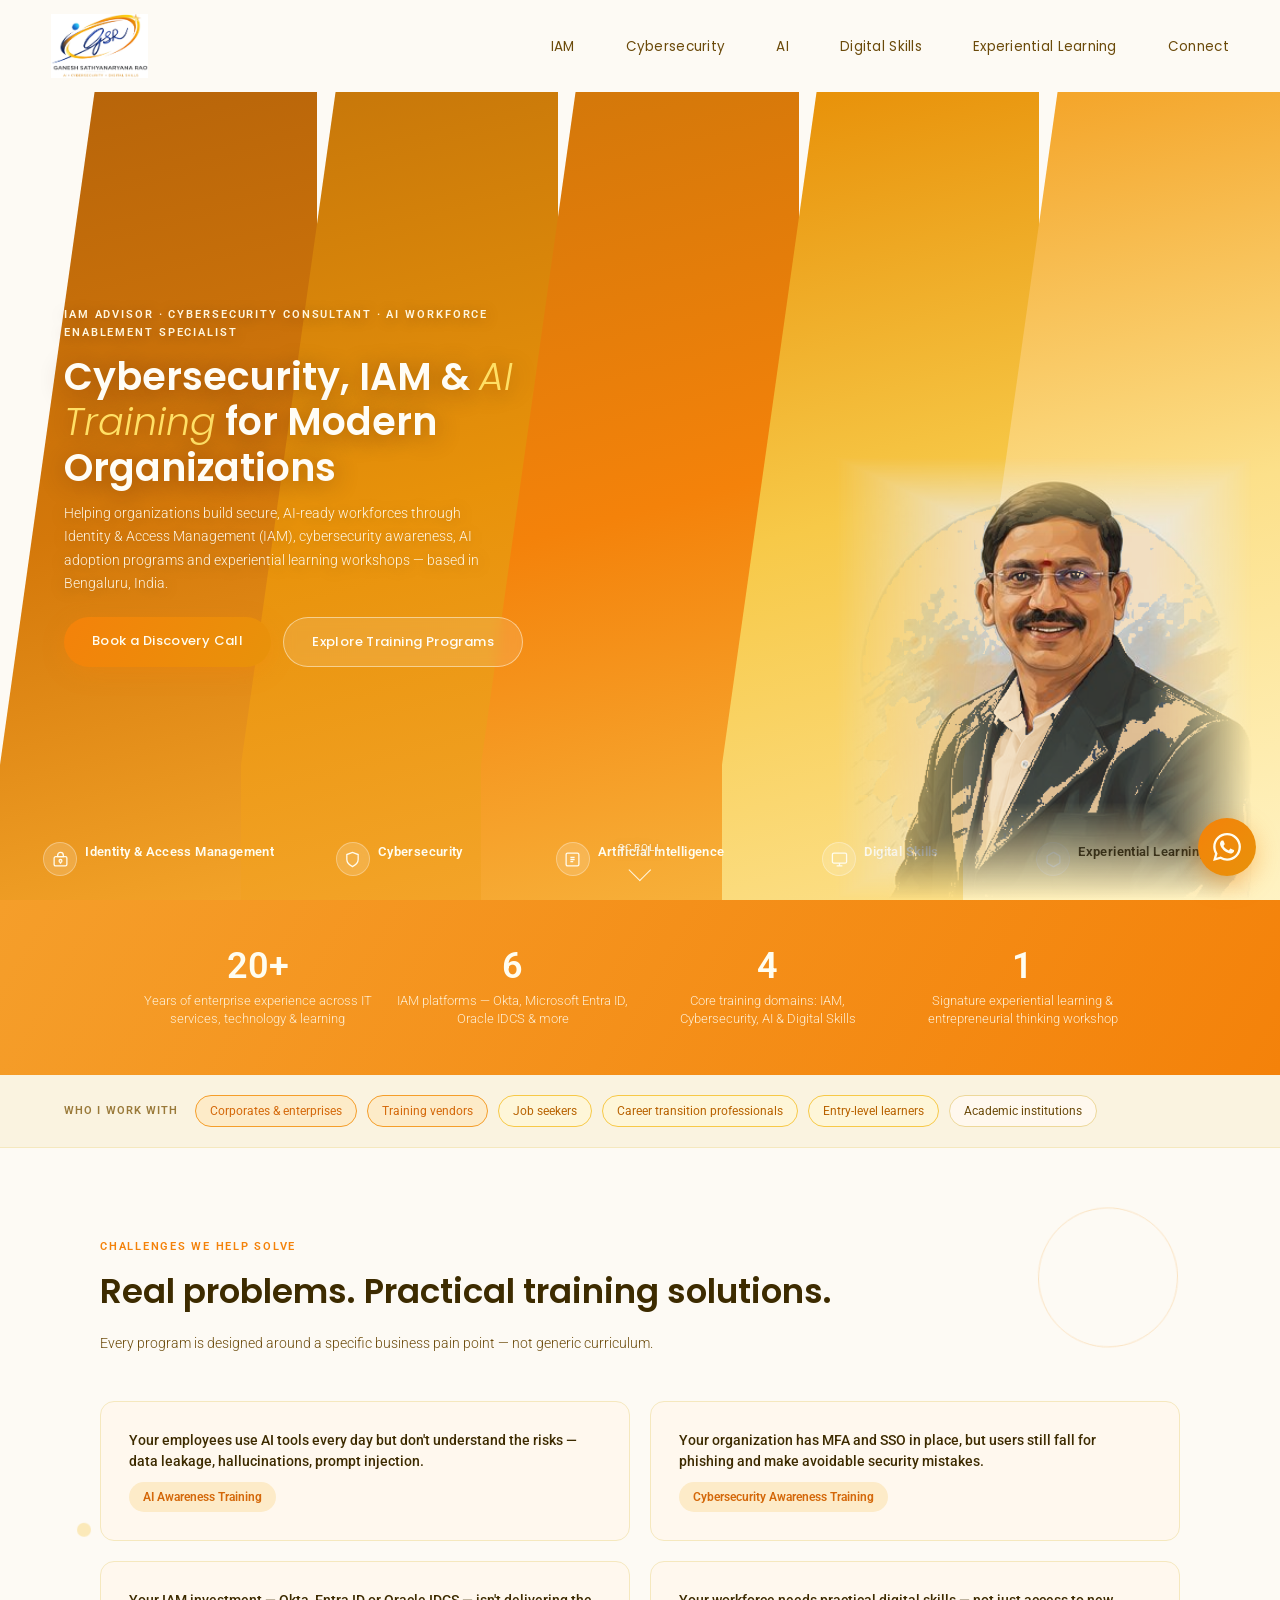
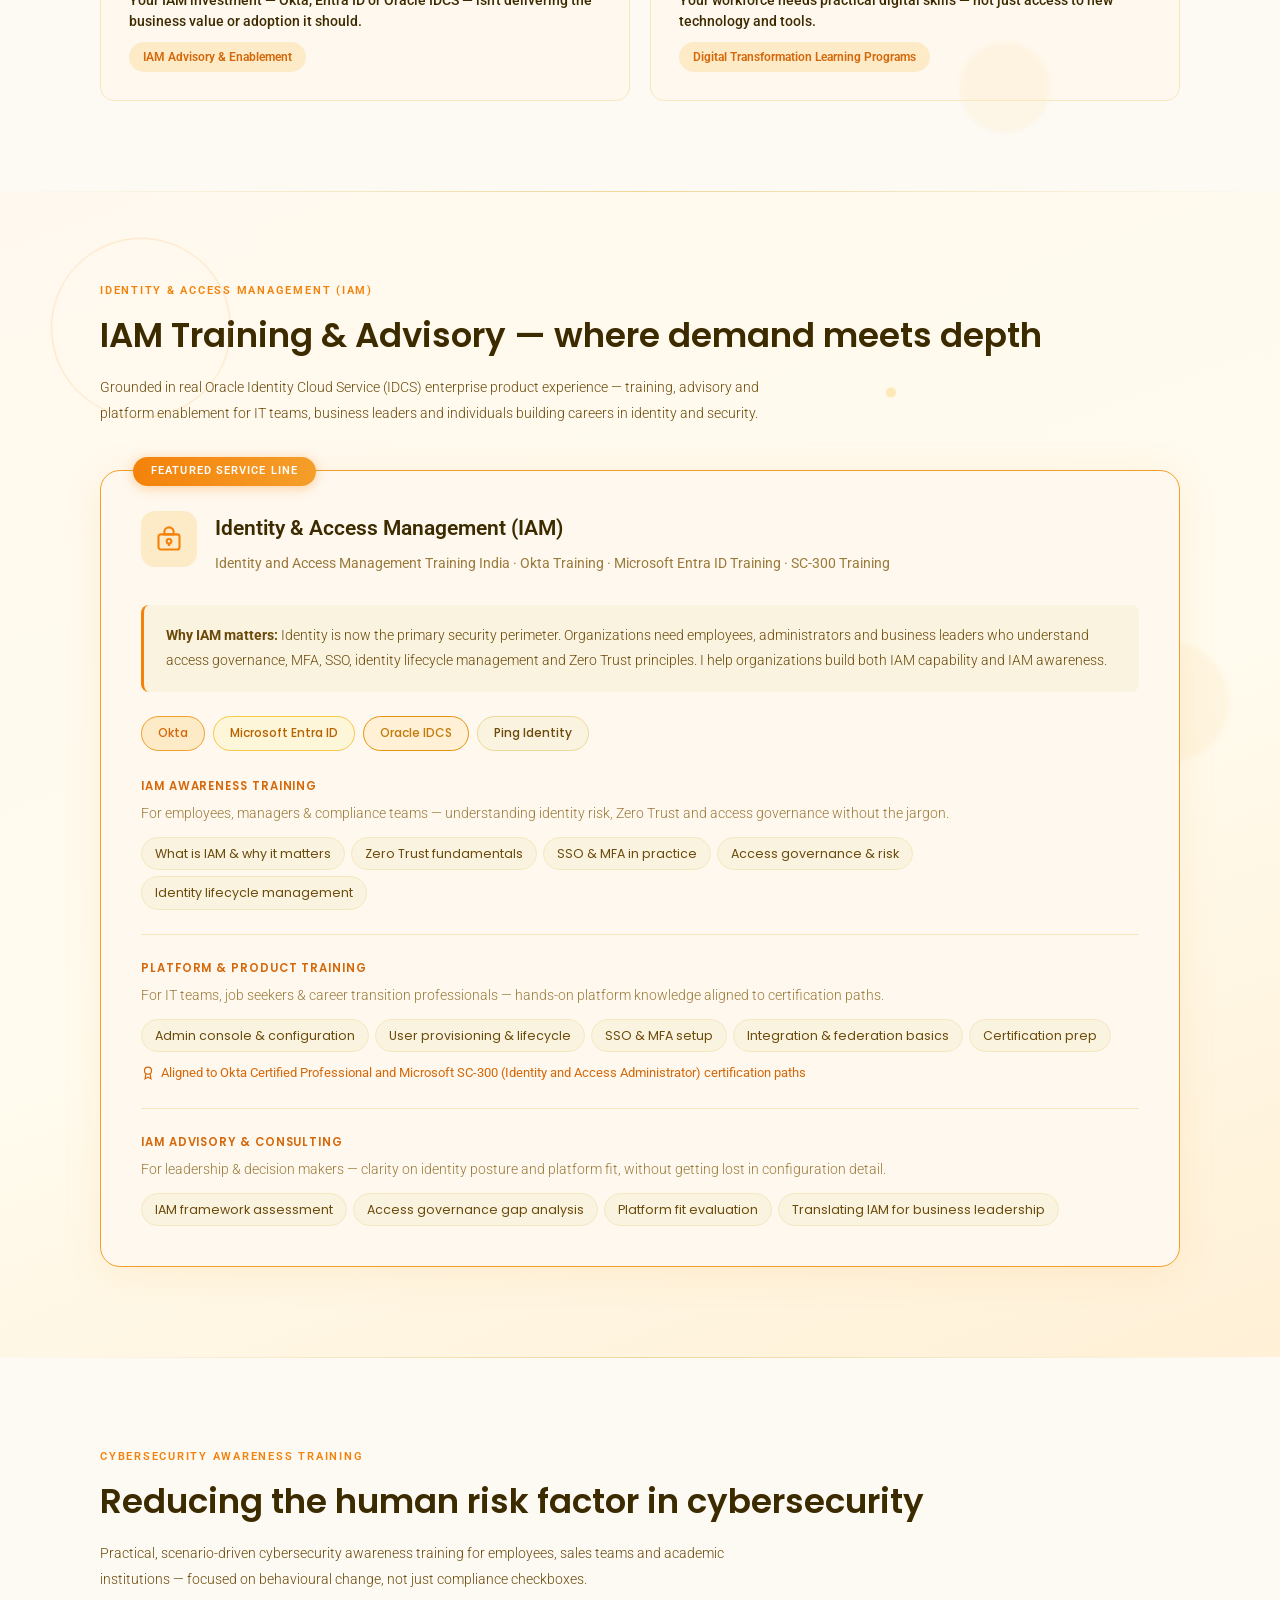
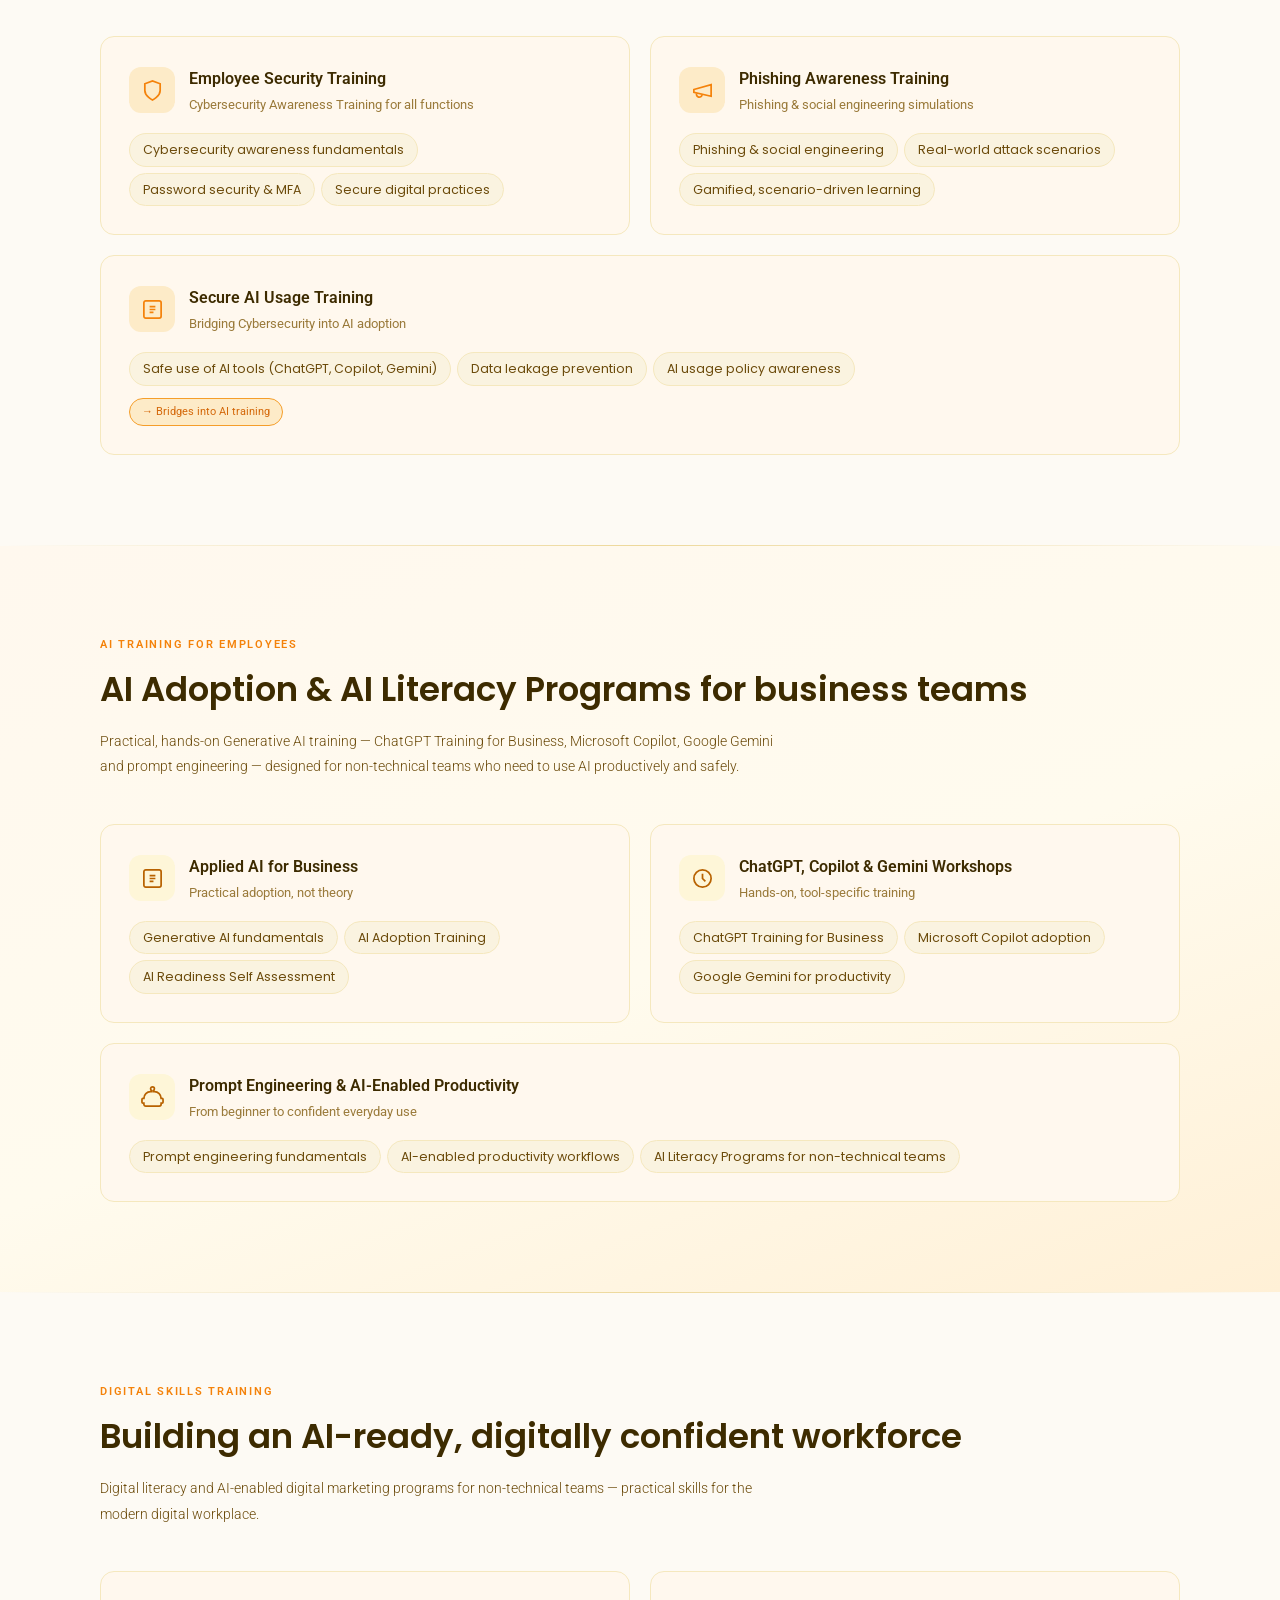
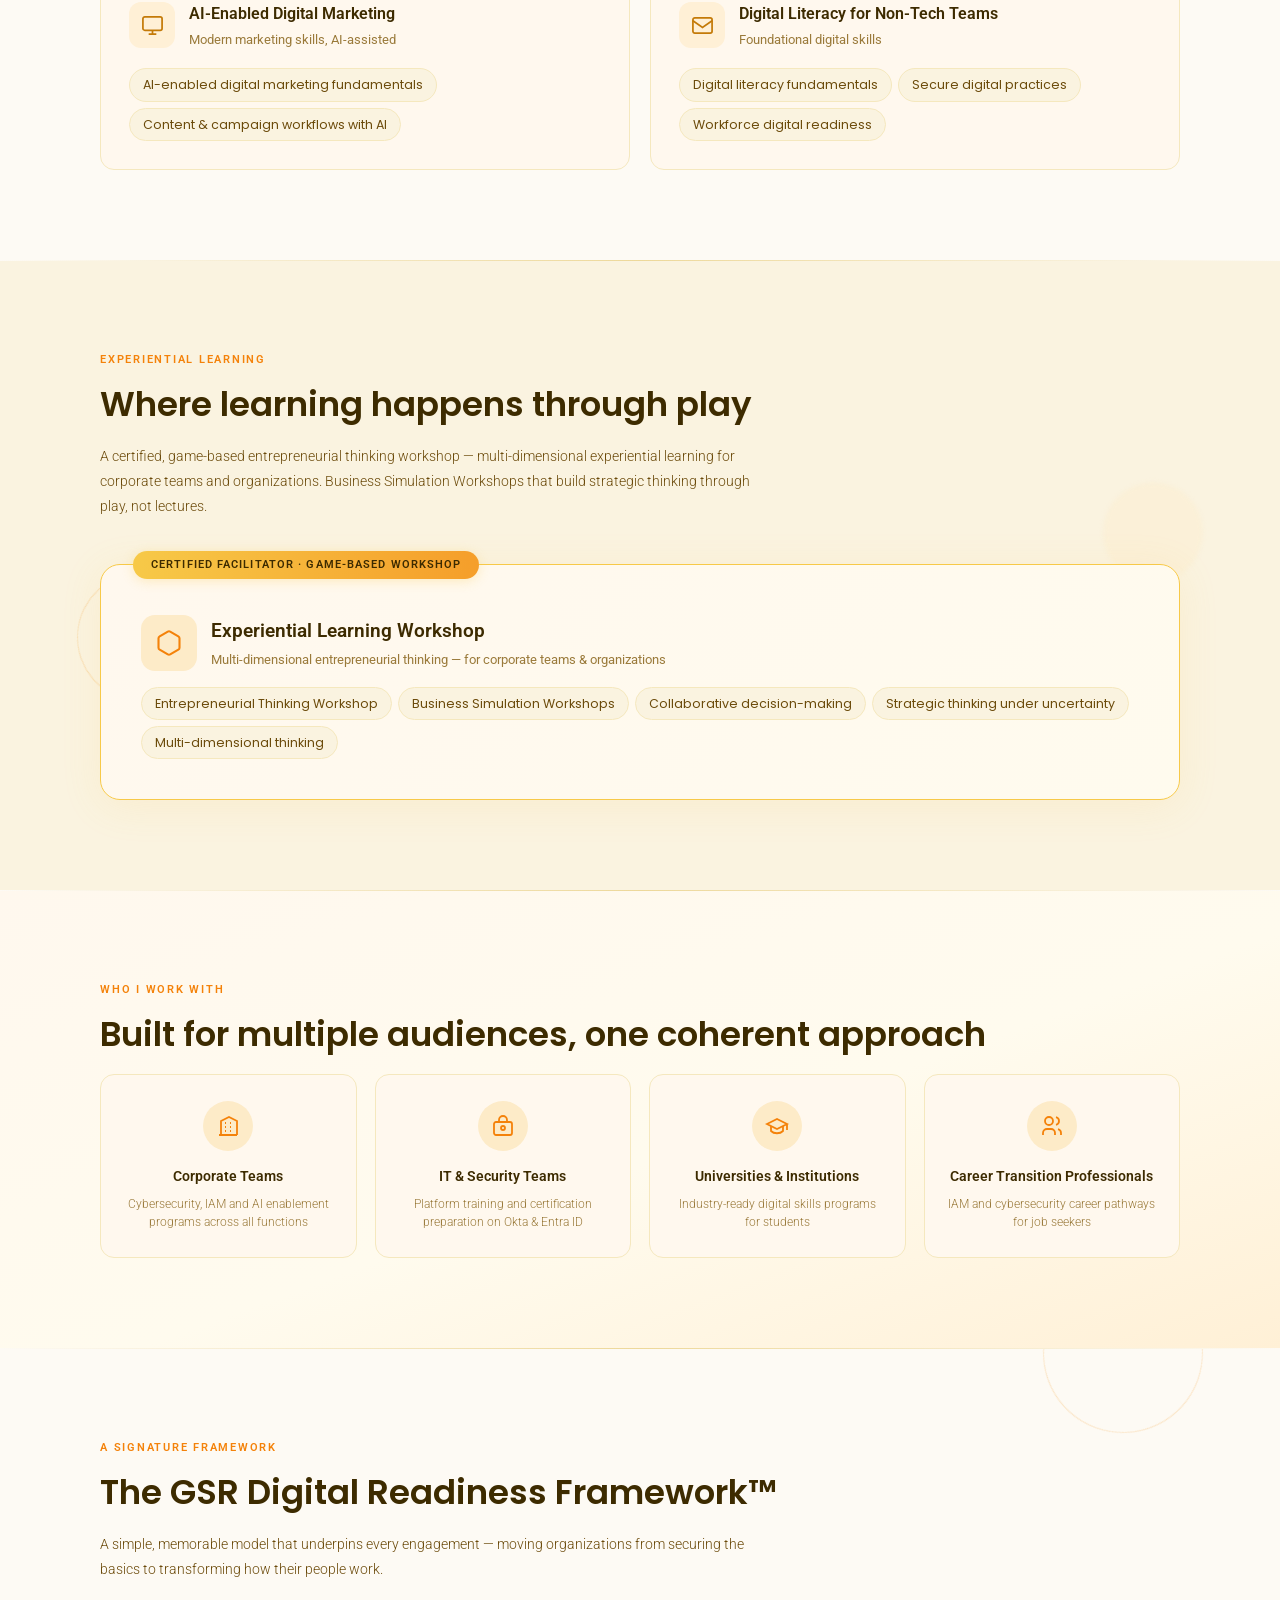
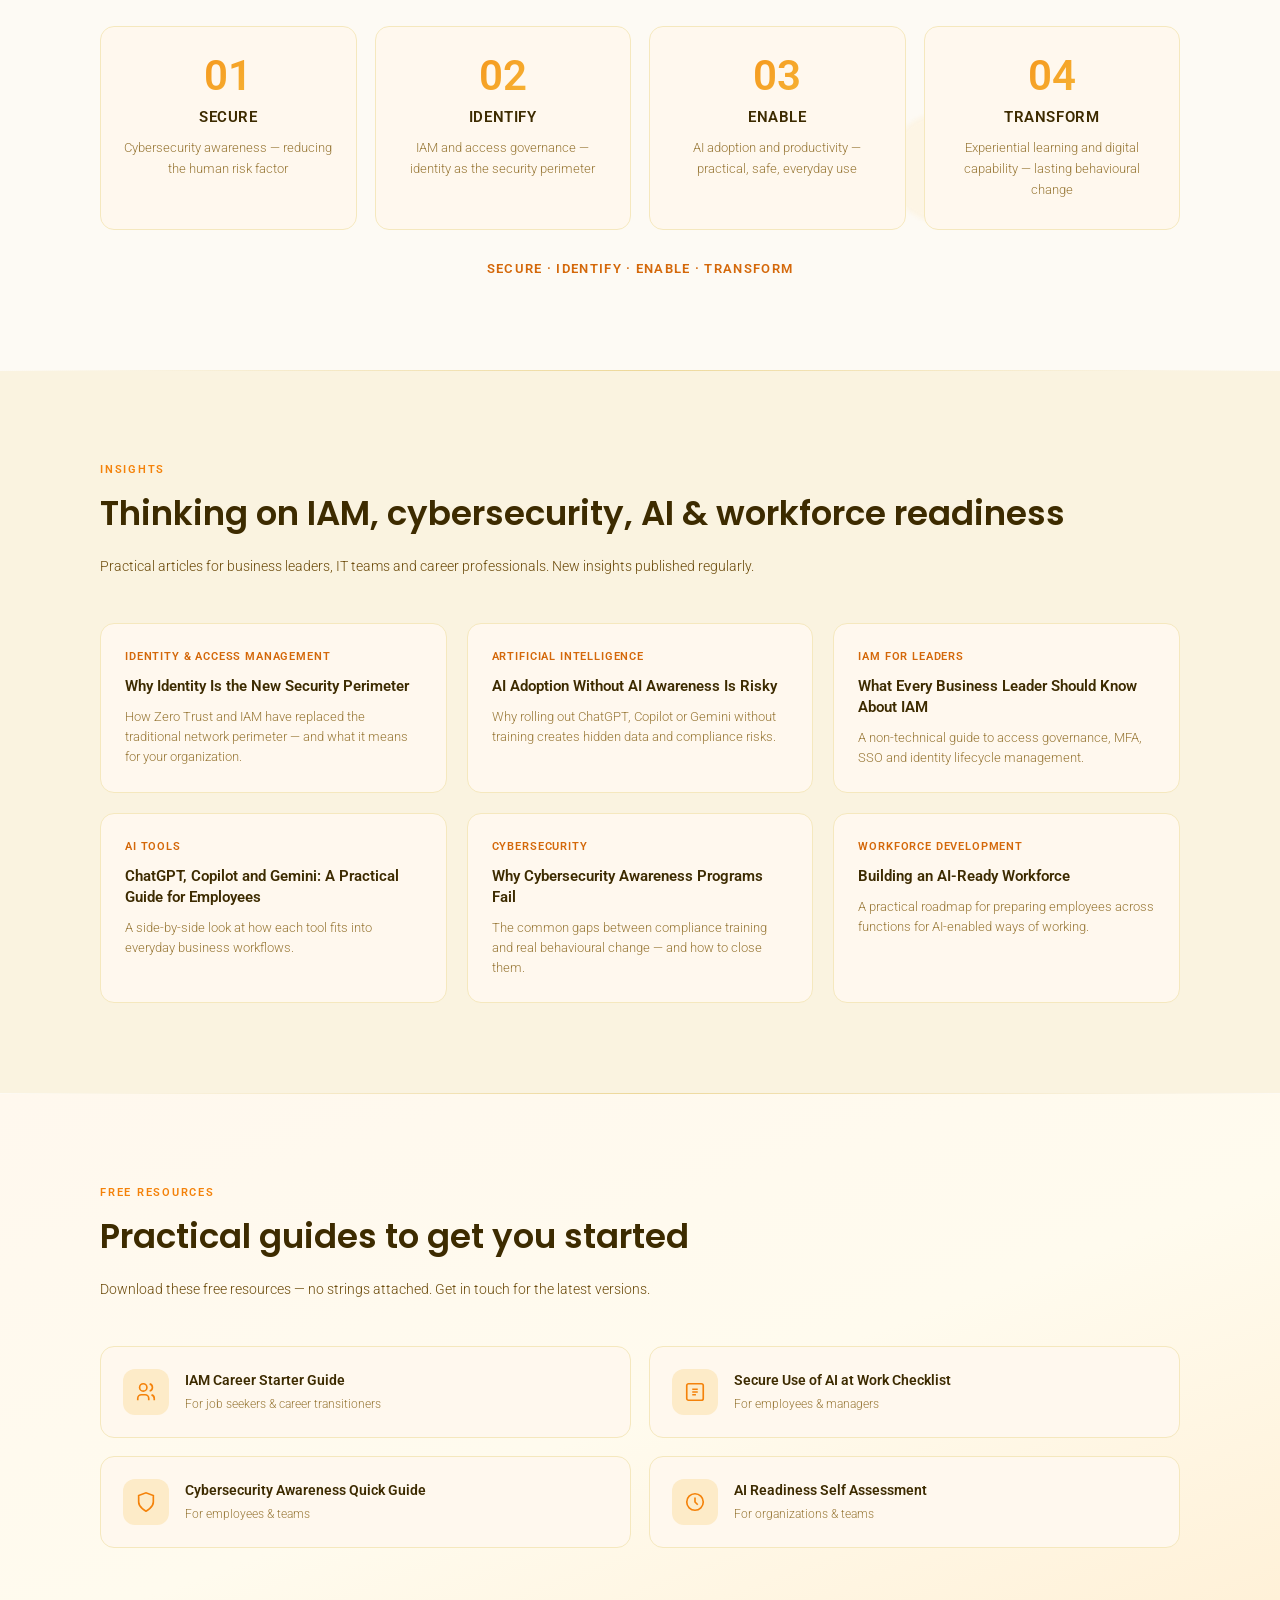
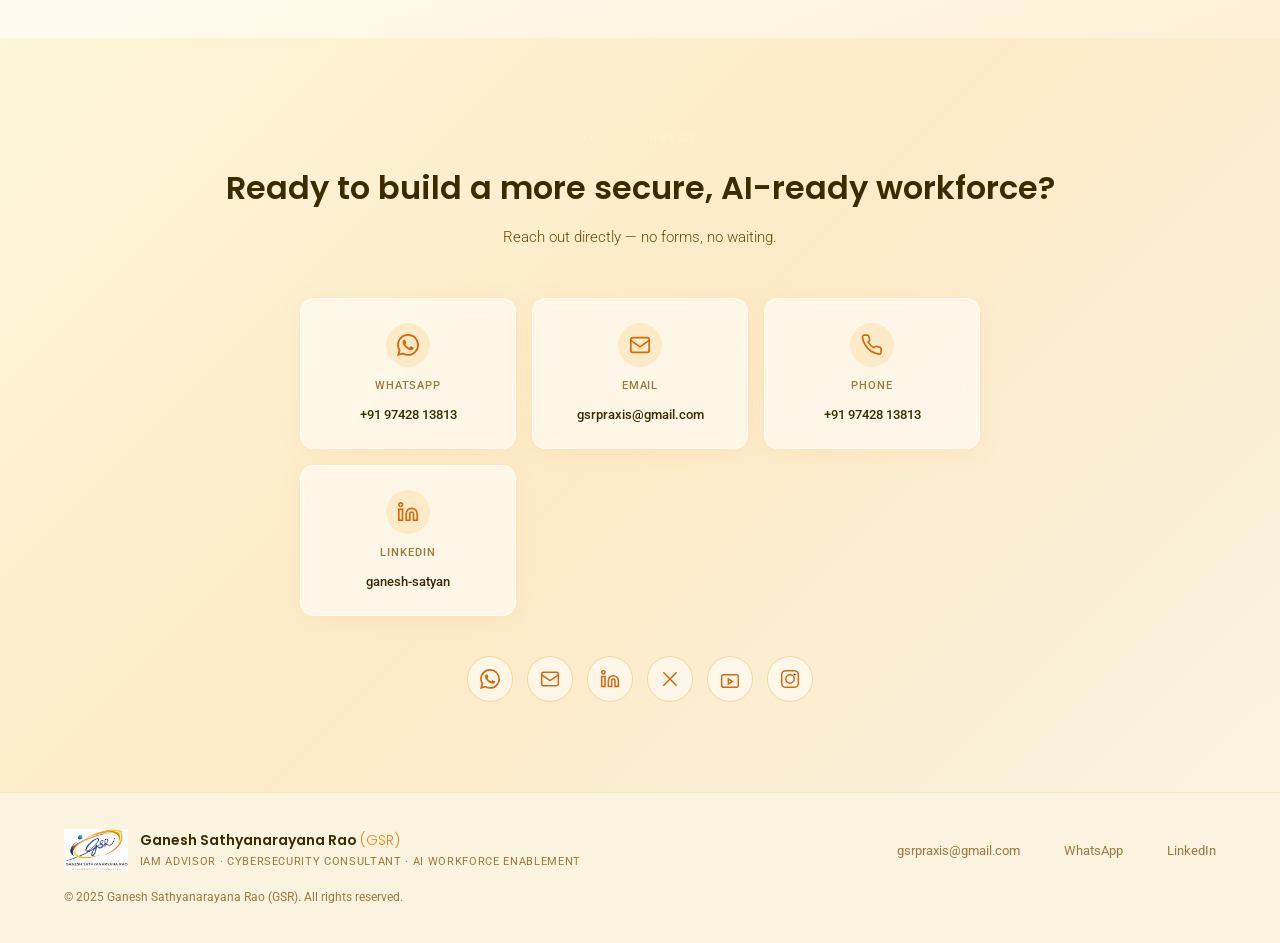
==== commit f12f7bb3: "Add files via upload" ====
--- a/index.html
+++ b/index.html
@@ -12,35 +12,768 @@
 <meta name="keywords" content="IAM Training India, Identity and Access Management Training, Cybersecurity Awareness Training, AI Training for Employees, AI Literacy Programs, Generative AI Training, Digital Skills Training, Cybersecurity Trainer India, IAM Consultant India, Okta Training, Microsoft Entra ID Training, SC-300 Training, Zero Trust Awareness, MFA Training, AI Adoption Training, ChatGPT Training for Business, Secure AI Usage Training, Experiential Learning Workshops, Business Simulation Workshops, Entrepreneurial Thinking Workshop">
 <meta name="author" content="Ganesh Sathyanarayana Rao (GSR)">
 <meta name="robots" content="index, follow, max-snippet:-1, max-image-preview:large">
-<link rel="canonical" href="https://www.gsrpraxis.com/">
+<link rel="canonical" href="https://gsrpraxis.github.io/">
 
 <!-- Open Graph / Social -->
 <meta property="og:type" content="website">
 <meta property="og:title" content="IAM, Cybersecurity &amp; AI Training for Modern Organizations | GSR">
 <meta property="og:description" content="Helping organizations build secure, AI-ready workforces through Identity &amp; Access Management, cybersecurity awareness, AI adoption programs and experiential learning workshops.">
-<meta property="og:url" content="https://www.gsrpraxis.com/">
-<meta property="og:image" content="https://www.gsrpraxis.com/assets/gsr-social-share.png">
+<meta property="og:url" content="https://gsrpraxis.github.io/">
+<meta property="og:image" content="https://gsrpraxis.github.io/assets/gsr-social-share.png">
 <meta property="og:locale" content="en_IN">
 <meta property="og:site_name" content="GSR — Ganesh Sathyanarayana Rao">
 
 <meta name="twitter:card" content="summary_large_image">
 <meta name="twitter:title" content="IAM, Cybersecurity &amp; AI Training for Modern Organizations | GSR">
 <meta name="twitter:description" content="IAM Advisor, Cybersecurity Consultant and AI Workforce Enablement Specialist based in Bengaluru, India.">
-<meta name="twitter:image" content="https://www.gsrpraxis.com/assets/gsr-social-share.png">
+<meta name="twitter:image" content="https://gsrpraxis.github.io/assets/gsr-social-share.png">
 
 <!-- Geo / Local SEO -->
 <meta name="geo.region" content="IN-KA">
 <meta name="geo.placename" content="Bengaluru">
 
 <!-- Favicon -->
-<link rel="icon" type="image/png" href="assets/GSR_logo_highres_transparent.png">
+<link rel="icon" type="image/png" href="[data-uri]